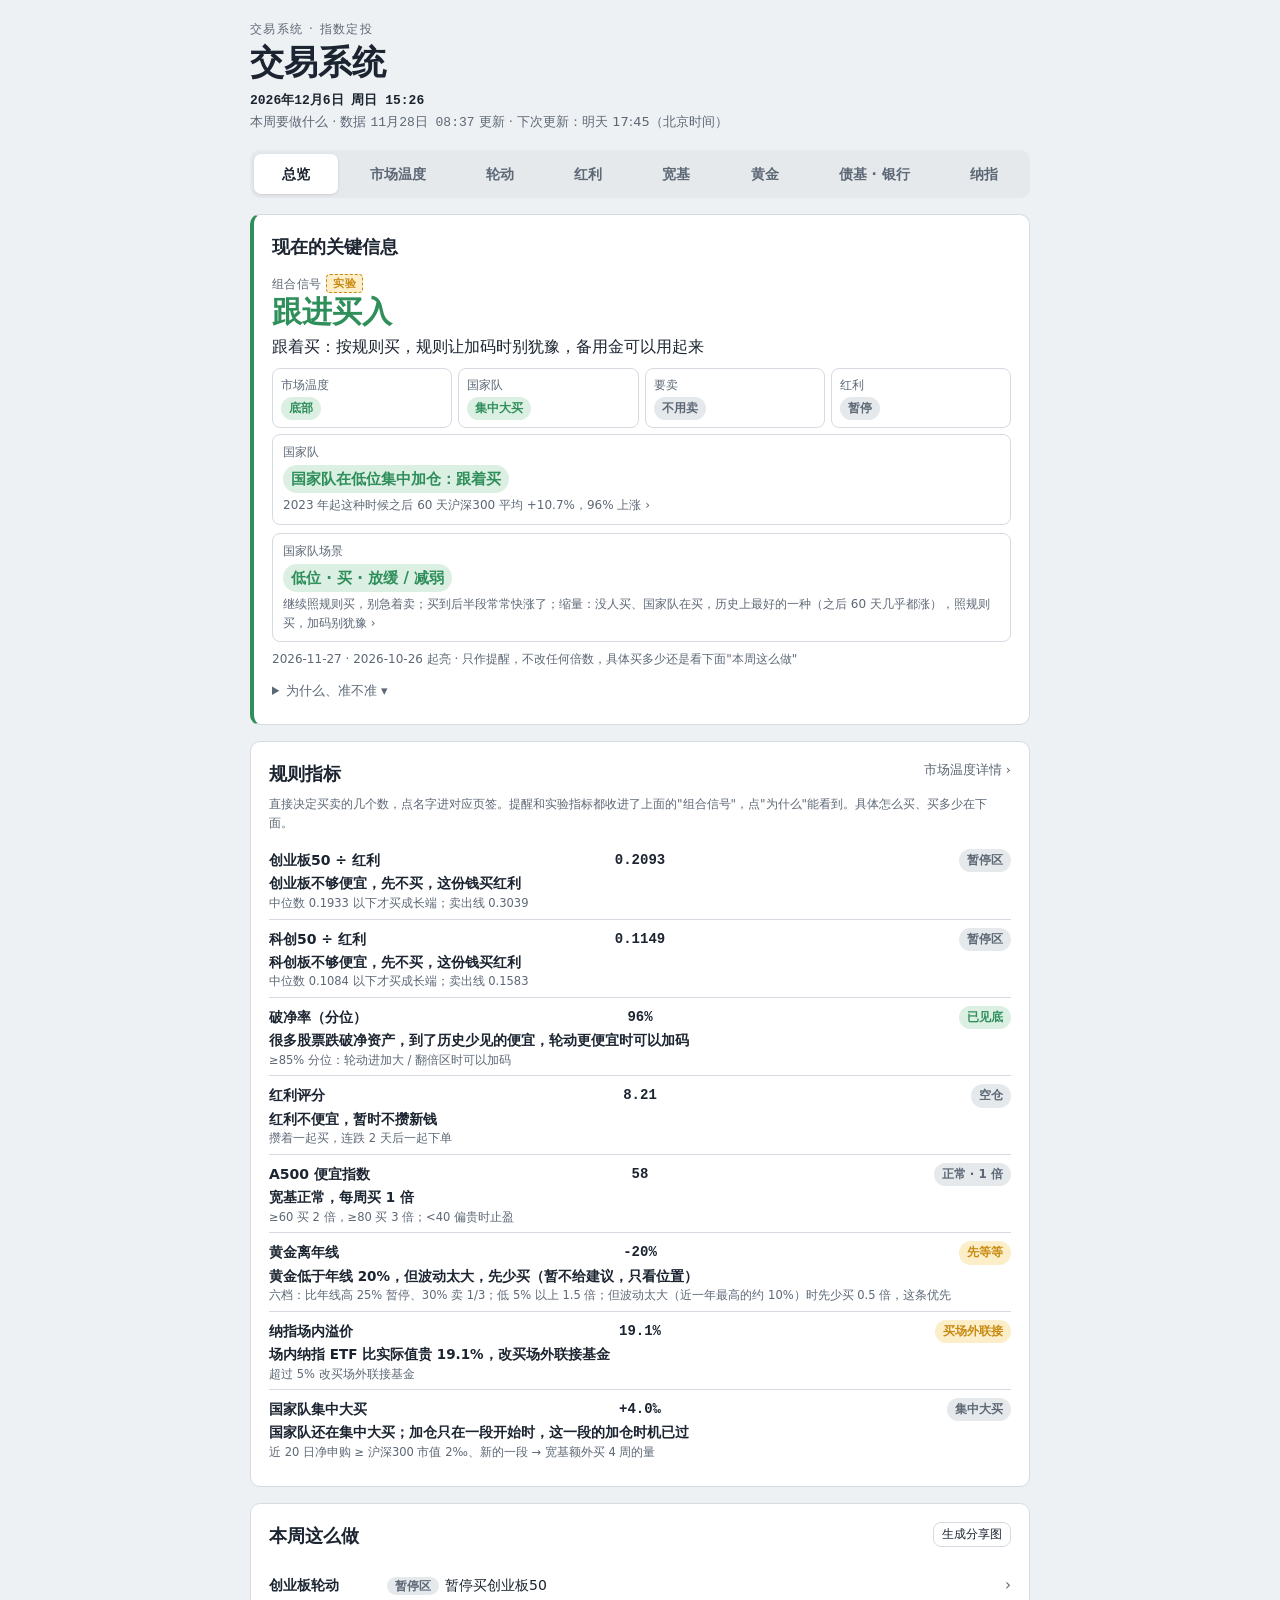
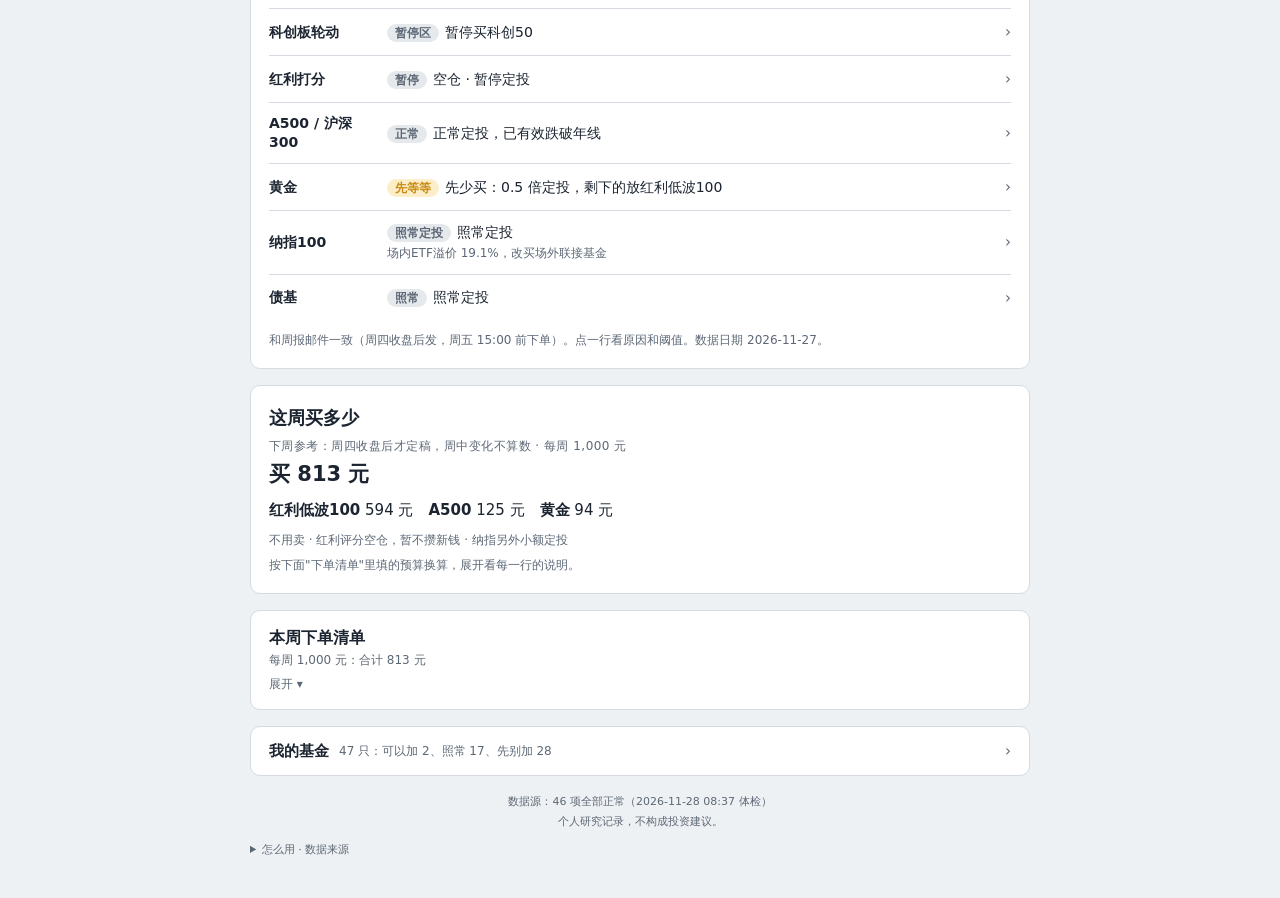
==== index.html @ d752512c "红利综合判断：红利流出 + 国家队低位买大盘 ⚠；红利一直流入 + 国家队一直卖 ⚠（资金躲进红利）；流出普通提醒、注意 5 天 Co-Authored-By: Claude Opus 5.5 <no" ====
<!doctype html>
<html lang="zh-CN">
<head>
<meta charset="utf-8">
<meta name="viewport" content="width=device-width, initial-scale=1, viewport-fit=cover">
<title>交易系统</title>
<link rel="manifest" href="manifest.webmanifest">
<link rel="apple-touch-icon" href="icons/apple-touch-icon.png">
<link rel="icon" type="image/png" href="icons/icon-192.png">
<meta name="theme-color" content="#16294a">
<meta name="apple-mobile-web-app-capable" content="yes">
<meta name="mobile-web-app-capable" content="yes">
<meta name="apple-mobile-web-app-title" content="交易系统">
<meta name="apple-mobile-web-app-status-bar-style" content="default">
<meta name="description" content="几个指数的定投信号，每个交易日自动更新">
<link rel="stylesheet" href="style.css?v=5">
</head>
<body>
<div class="wrap">
<header>
  <div class="eyebrow">交易系统 · 指数定投</div>
  <h1 id="h1">创业板50 ÷ 红利低波100 轮动信号</h1>
  <p id="subRot" hidden>数据每个交易日更新，按周操作（每周五按周四收盘的信号下单）· 更新于 <span class="num" id="updated">—</span></p>
  <p id="subKc" hidden>数据每个交易日更新，按周操作（每周五按周四收盘的信号下单）· 更新于 <span class="num" id="k_updated">—</span></p>
  <p id="subO"><b class="num" id="o_clock" style="color:var(--ink)"></b><br>本周要做什么 · 数据 <span class="num" id="o_data">—</span> 更新 · <span id="o_next"></span></p>
  <p id="subT" hidden>现在在哪个区间、往哪个方向走 · 只作提醒，不改定投规则 · 数据 <span class="num" id="t_date">—</span></p>
  <p id="subH" hidden>沪深300（000300）· 2005 年以来真实行情 · 估值：市盈率与十年国债 · 数据更新于 <span class="num" id="h_updated">—</span></p>
  <p id="subA" hidden>价格：中证A500（000510）· 估值：沪深300 市盈率与十年国债 · 数据更新于 <span class="num" id="a_updated">—</span></p>
  <p id="subN" hidden>纳斯达克100 指数（美元计价）· 回撤、年线与国内 ETF 溢价率 · 数据更新于 <span class="num" id="n_updated">—</span></p>
  <p id="subG" hidden>黄金ETF（518880）· 压舱石：平时照常买，便宜多入一点，涨得极端卖一部分 · 数据更新于 <span class="num" id="g_updated">—</span></p>
  <p id="subB" hidden>都看十年国债 · 债基：中债7-10年政策性金融债指数类 · 银行：中证银行（实验）· 数据更新于 <span class="num" id="b_updated">—</span></p>
  <p id="subDiv" hidden>每天 200 元为 1 倍 · 四维打分 0~20 分决定买多少 · 先攒着，红利低波100 连跌 2 天后一起买 · 数据更新于 <span class="num" id="dUpdated">—</span></p>
</header>

<div class="tabwrap"><nav class="tabs" role="tablist" aria-label="切换策略">
  <button type="button" role="tab" id="tabO" data-view="overview" aria-selected="true">总览</button>
  <button type="button" role="tab" id="tabT" data-view="temp" aria-selected="false">市场温度</button>
  <button type="button" role="tab" id="tabRot" data-view="rotation" aria-selected="false">轮动</button>
  <button type="button" role="tab" id="tabDiv" data-view="dividend" aria-selected="false">红利</button>
  <button type="button" role="tab" id="tabBroad" data-view="broad" aria-selected="false">宽基</button>
  <button type="button" role="tab" id="tabG" data-view="gold" aria-selected="false">黄金</button>
  <button type="button" role="tab" id="tabB" data-view="bond" aria-selected="false">债基 · 银行</button>
  <button type="button" role="tab" id="tabN" data-view="ndx" aria-selected="false">纳指</button>
</nav></div>
<div class="ranges grp" role="group" aria-label="切换" id="grpSw" hidden></div>
<section class="panel topcard" id="topCard" hidden></section>

<div id="viewO">
<section class="panel topcard" id="vdSec" hidden><h2>现在的关键信息</h2>
  <div id="vdBody"><div class="note">加载中</div></div>
</section>
<section class="panel" id="kiSec"><h2>规则指标<a class="hmore" href="#temp">市场温度详情 ›</a></h2>
  <p class="note" style="margin:-6px 0 8px">直接决定买卖的几个数，点名字进对应页签。提醒和实验指标都收进了上面的"组合信号"，点"为什么"能看到。具体怎么买、买多少在下面。</p>
  <div id="kiBody"><div class="note">加载中</div></div>
</section>
<section class="panel"><h2>本周这么做<button type="button" class="bigbtn" onclick="shareImg('week')">生成分享图</button></h2>
  <div class="todo" id="o_rows"><div class="note">加载中</div></div>
  <p class="note" id="o_note"></p>
</section>
<section class="panel" id="todayCard"><div class="note">加载中</div></section>
<details class="panel fold" id="planSec"><summary>本周下单清单<small id="planSum">加载中</small></summary><div class="pbody">
  <div class="budget">每周预算 <input type="number" id="budget" inputmode="numeric" min="0" step="100" aria-label="每周预算（元）"> 元<span class="note" style="margin:0 0 0 6px">只存在这台手机上</span></div>
  <div class="todo" id="planRows"><div class="note">加载中</div></div>
  <p class="note" id="planNote"></p>
</div></details>
<div id="o_temp" hidden></div>
<a class="panel oneline" href="funds.html"><b>我的基金</b><span class="note" id="o_my">每只能不能加，含海外小仓位</span><span class="chev">›</span></a>
</div>

<div id="viewT" hidden>
<section class="panel"><h2>现在在哪个区间</h2><div id="t_temp"><div class="note">加载中</div></div></section>
<section class="panel" id="etfh"><h2>国家队资金</h2><p class="note">加载中</p></section>
<section class="panel" id="t_zone"><h2>区间走势</h2><div id="t_zoneBody"><div class="note">加载中</div></div></section>
<section class="panel" id="t_m"><h2>见底信号灯</h2><div id="t_bot"><div class="note">加载中</div></div></section>
<section class="panel" id="tl"><h2>见顶信号灯</h2><p class="note">加载中</p></section>
<section class="panel" id="t_dir"><h2>方向：底部在不在确认</h2><div id="t_dirBody"><div class="note">加载中</div></div></section>
</div>

<div id="viewRot" hidden>
<section class="panel err" id="loadError" hidden>
  <h2>读取数据失败</h2>
  <p id="errMsg" class="note"></p>
  <button type="button" id="retry" style="margin-top:10px;font:inherit;font-weight:700;padding:8px 16px;border-radius:6px;border:1px solid var(--ink);background:var(--ink);color:var(--panel);cursor:pointer">重新读取</button>
</section>

<section class="panel" id="stale" hidden style="border-color:var(--div);background:var(--div-soft)">
  <b>显示的是 <span class="num" id="staleDate"></span> 的数据，已经 <span class="num" id="staleDays"></span> 天没有更新。</b>
  <p class="note" style="margin-top:4px">可能是节假日休市，也可能是自动更新失败。如果不是假期，请到仓库的 Actions 页查看运行记录。</p>
</section>

<section class="panel z-m" id="readout">
  <div class="readout">
    <div>
      <div class="label">当前信号值 · <span class="num" id="asof">—</span></div>
      <div><span class="big num" id="ratio">—</span><span class="delta num" id="delta"></span></div>
      <span class="action" id="action">加载中</span>
    </div>
    <div class="dist">
      <div class="drow"><div class="top"><span>距买入线 <span class="num" id="loTxt"></span>（每周买<span class="gname">创业板50</span>）</span><b class="num" id="dLo"></b></div><div class="bar"><i id="bLo" style="background:var(--grow)"></i></div></div>
      <div class="drow"><div class="top"><span>距加大买入线 <span class="num" id="hiTxt"></span>（多买）</span><b class="num" id="dHi"></b></div><div class="bar"><i id="bHi" style="background:var(--div)"></i></div></div>
      <div class="drow"><div class="top"><span>距卖出线 <span class="num" id="sTxt"></span>（卖 1/3 <span class="gname">创业板50</span>）</span><b class="num" id="dS"></b></div><div class="bar"><i id="bS" style="background:var(--mark)"></i></div></div>
      <div class="label">进度条按信号值变化计，满格 50%</div>
    </div>
  </div>
  <div class="kv">
    <div><div class="label">较上一交易日</div><div class="v" id="cyb">—</div></div>
    <div><div class="label">较 4 周前</div><div class="v" id="hl">—</div></div>
    <div><div class="label">近1500日分位</div><div class="v" id="p1500">—</div></div>
    <div><div class="label">全样本分位</div><div class="v" id="pall">—</div></div>
  </div>
</section>

<section class="panel">
  <h2>信号区间尺</h2>
  <div class="ruler" id="ruler">
    <div class="pin lo" id="pinLo"><span id="pinLoD"></span><b id="pinLoV"></b></div>
    <div class="pin hi" id="pinHi"><span id="pinHiD"></span><b id="pinHiV"></b></div>
    <div class="pin now" id="pinNow"><span>现在</span><b id="pinNowV"></b></div>
    <div class="track" id="track"></div>
  </div>
  <div class="ticks" id="ticks"></div>
  <p class="note" id="sellNote"></p>
</section>

<section class="panel">
  <h2>信号走势</h2>
  <div class="ranges" role="group" aria-label="时间范围" data-for="chart"><button type="button" data-r="1y">近1年</button><button type="button" data-r="3y">近3年</button><button type="button" data-r="all" aria-pressed="true">全部</button></div>
  <div class="chartwrap"><svg class="chart" id="chart" viewBox="0 0 720 300" role="img" style="touch-action:pan-y" aria-label="信号值历史走势"></svg><div class="tip" hidden></div></div>
  <p class="note hint">手指按住或鼠标移到图上查看每天的数值</p>
  <div class="legend">
    <span><i style="border-color:var(--ink)"></i>信号值</span>
    <span><i style="border-color:var(--mark);border-top-style:dashed"></i>均值 <b class="num" id="lgMean"></b></span>
    <span><i style="border-color:var(--muted);border-top-style:dotted"></i>中位数 <b class="num" id="lgMed"></b></span>
  </div>
  <div class="kv">
    <div><div class="label">P10 / P25</div><div class="v" id="p1025"></div></div>
    <div><div class="label">P75 / P90</div><div class="v" id="p7590"></div></div>
    <div><div class="label">近1500日均值</div><div class="v" id="m1500"></div></div>
    <div><div class="label">样本天数</div><div class="v" id="share"></div></div>
  </div>
</section>

<section class="panel">
  <h2>回测：每周定投</h2>
  <div class="scroll"><table>
    <thead><tr><th>方案</th><th class="r">年化 XIRR</th><th class="r">最大回撤</th><th class="r">累计投入</th><th class="r">期末市值</th></tr></thead>
    <tbody id="bt"></tbody>
  </table></div>
  <p class="note" id="btNote"></p>
  <h2 style="margin-top:18px">阈值调整记录</h2>
  <div class="scroll"><table id="heat"></table></div>
  <p class="note" id="heatCur"></p>
</section>

<section class="panel">
  <h2>近一年信号（52 周）</h2>
  <div class="scroll"><table>
    <thead><tr><th>周首交易日</th><th class="r">信号值</th><th>区间</th><th>回测里的操作</th></tr></thead>
    <tbody id="weeks"></tbody>
  </table></div>
</section>

<section class="panel rules">
  <h2>规则速查</h2>
  <div class="rule"><span class="k" id="r1k">&lt; 0.16</span><span>定投创业板50（159949），现金池一次性回补</span></div>
  <div class="rule"><span class="k" id="r2k">0.16–0.28</span><span>空仓，定投额存入现金池等信号</span></div>
  <div class="rule"><span class="k" id="r3k">≥ 0.28</span><span>定投红利低波100（515100），现金池一次性回补，股息复投</span></div>
  <div id="sellRules"></div>
</section>
</div>

<div id="viewKc" hidden>
<section class="panel err" id="k_loadError" hidden>
  <h2>读取数据失败</h2>
  <p id="k_errMsg" class="note"></p>
  <button type="button" id="k_retry" style="margin-top:10px;font:inherit;font-weight:700;padding:8px 16px;border-radius:6px;border:1px solid var(--ink);background:var(--ink);color:var(--panel);cursor:pointer">重新读取</button>
</section>

<section class="panel" id="k_stale" hidden style="border-color:var(--div);background:var(--div-soft)">
  <b>显示的是 <span class="num" id="k_staleDate"></span> 的数据，已经 <span class="num" id="k_staleDays"></span> 天没有更新。</b>
  <p class="note" style="margin-top:4px">可能是节假日休市，也可能是自动更新失败。如果不是假期，请到仓库的 Actions 页查看运行记录。</p>
</section>

<section class="panel z-m" id="k_readout">
  <div class="readout">
    <div>
      <div class="label">当前信号值 · <span class="num" id="k_asof">—</span></div>
      <div><span class="big num" id="k_ratio">—</span><span class="delta num" id="k_delta"></span></div>
      <span class="action" id="k_action">加载中</span>
    </div>
    <div class="dist">
      <div class="drow"><div class="top"><span>距买入线 <span class="num" id="k_loTxt"></span>（每周买<span class="gname">科创50</span>）</span><b class="num" id="k_dLo"></b></div><div class="bar"><i id="k_bLo" style="background:var(--grow)"></i></div></div>
      <div class="drow"><div class="top"><span>距加大买入线 <span class="num" id="k_hiTxt"></span>（多买）</span><b class="num" id="k_dHi"></b></div><div class="bar"><i id="k_bHi" style="background:var(--div)"></i></div></div>
      <div class="drow"><div class="top"><span>距卖出线 <span class="num" id="k_sTxt"></span>（卖 1/3 <span class="gname">科创50</span>）</span><b class="num" id="k_dS"></b></div><div class="bar"><i id="k_bS" style="background:var(--mark)"></i></div></div>
      <div class="label">进度条按信号值变化计，满格 50%</div>
    </div>
  </div>
  <div class="kv">
    <div><div class="label">较上一交易日</div><div class="v" id="k_cyb">—</div></div>
    <div><div class="label">较 4 周前</div><div class="v" id="k_hl">—</div></div>
    <div><div class="label">近1500日分位</div><div class="v" id="k_p1500">—</div></div>
    <div><div class="label">全样本分位</div><div class="v" id="k_pall">—</div></div>
  </div>
</section>

<section class="panel">
  <h2>信号区间尺</h2>
  <div class="ruler" id="k_ruler">
    <div class="pin lo" id="k_pinLo"><span id="k_pinLoD"></span><b id="k_pinLoV"></b></div>
    <div class="pin hi" id="k_pinHi"><span id="k_pinHiD"></span><b id="k_pinHiV"></b></div>
    <div class="pin now" id="k_pinNow"><span>现在</span><b id="k_pinNowV"></b></div>
    <div class="track" id="k_track"></div>
  </div>
  <div class="ticks" id="k_ticks"></div>
  <p class="note" id="k_sellNote"></p>
</section>

<section class="panel">
  <h2>信号走势</h2>
  <div class="ranges" role="group" aria-label="时间范围" data-for="k_chart"><button type="button" data-r="1y">近1年</button><button type="button" data-r="3y">近3年</button><button type="button" data-r="all" aria-pressed="true">全部</button></div>
  <div class="chartwrap"><svg class="chart" id="k_chart" viewBox="0 0 720 300" role="img" style="touch-action:pan-y" aria-label="信号值历史走势"></svg><div class="tip" hidden></div></div>
  <p class="note hint">手指按住或鼠标移到图上查看每天的数值</p>
  <div class="legend">
    <span><i style="border-color:var(--ink)"></i>信号值</span>
    <span><i style="border-color:var(--mark);border-top-style:dashed"></i>均值 <b class="num" id="k_lgMean"></b></span>
    <span><i style="border-color:var(--muted);border-top-style:dotted"></i>中位数 <b class="num" id="k_lgMed"></b></span>
  </div>
  <div class="kv">
    <div><div class="label">P10 / P25</div><div class="v" id="k_p1025"></div></div>
    <div><div class="label">P75 / P90</div><div class="v" id="k_p7590"></div></div>
    <div><div class="label">近1500日均值</div><div class="v" id="k_m1500"></div></div>
    <div><div class="label">样本天数</div><div class="v" id="k_share"></div></div>
  </div>
</section>

<section class="panel">
  <h2>回测：每周定投</h2>
  <div class="scroll"><table>
    <thead><tr><th>方案</th><th class="r">年化 XIRR</th><th class="r">最大回撤</th><th class="r">累计投入</th><th class="r">期末市值</th></tr></thead>
    <tbody id="k_bt"></tbody>
  </table></div>
  <p class="note" id="k_btNote"></p>
  <h2 style="margin-top:18px">阈值调整记录</h2>
  <div class="scroll"><table id="k_heat"></table></div>
  <p class="note" id="k_heatCur"></p>
</section>

<section class="panel">
  <h2>近一年信号（52 周）</h2>
  <div class="scroll"><table>
    <thead><tr><th>周首交易日</th><th class="r">信号值</th><th>区间</th><th>回测里的操作</th></tr></thead>
    <tbody id="k_weeks"></tbody>
  </table></div>
</section>

<section class="panel rules">
  <h2>规则速查</h2>
  <div class="rule"><span class="k" id="k_r1k"></span><span>定投科创50（588000），现金池一次性回补</span></div>
  <div class="rule"><span class="k" id="k_r2k"></span><span>空仓，定投额存入现金池等信号</span></div>
  <div class="rule"><span class="k" id="k_r3k"></span><span>定投红利低波100（515100），现金池一次性回补，股息复投</span></div>
  <div id="k_sellRules"></div>
</section>
</div>


<div id="viewBroad" hidden>
<section class="panel" style="padding-bottom:12px">
  <div class="ranges" role="group" aria-label="切换指数" id="broadSw" style="margin:0 0 8px"><button type="button" data-b="a500" aria-pressed="true">中证A500</button><button type="button" data-b="hs300">沪深300</button></div>
  <p class="note" style="margin:0">两个指数用同一个便宜指数（都看沪深300 的市盈率和十年国债），结论总是一样，<b>买其中一个就行</b>。A500 覆盖更广；沪深300 有 2005 年以来的真实行情，用来验证规则。</p>
</section>
<div id="viewA" hidden></div>
<div id="viewH" hidden></div>
</div>
<div id="viewG" hidden></div>
<div id="viewB" hidden></div>
<div id="viewN" hidden></div>

<div id="viewDiv" hidden>
<section class="panel err" id="dErr" hidden>
  <h2>读取红利打分数据失败</h2>
  <p id="dErrMsg" class="note"></p>
  <button type="button" class="btn" id="dRetry" style="margin-top:10px">重新读取</button>
</section>

<section class="panel" id="dStale" hidden style="border-color:var(--div);background:var(--div-soft)">
  <b>显示的是 <span class="num" id="dStaleDate"></span> 的评分，已经 <span class="num" id="dStaleDays"></span> 天没有更新。</b>
  <p class="note" style="margin-top:4px">可能是节假日休市，也可能是自动更新失败。</p>
</section>

<section class="panel" id="dScore">
  <div style="text-align:right;margin:-6px 0 8px"><button type="button" class="bigbtn" style="float:none" onclick="shareImg('div')">生成分享图</button></div>
  <div class="kv5">
    <div><div class="label">收盘</div><div class="v" id="dClose">—</div></div>
    <div><div class="label">PE</div><div class="v" id="dPe">—</div></div>
    <div><div class="label">股息率</div><div class="v" id="dDy">—</div></div>
    <div><div class="label">十年国债</div><div class="v" id="dY10">—</div></div>
    <div><div class="label">利差</div><div class="v" id="dSp">—</div></div>
  </div>
  <div class="readout" style="margin-top:16px">
    <div>
      <div class="label">今日评分 · <span class="num" id="dAsof">—</span></div>
      <div><span class="big num" id="dScoreV">—</span><span class="num of">/ 20</span></div>
      <p class="note" id="dGap" style="margin-top:6px;color:var(--mark)"></p>
    </div>
    <div>
      <span class="action tierpill" id="dAction">加载中</span>
      <p class="note" id="dBatch" style="margin:6px 0 0;font-weight:600"></p>
      <p class="note" id="dPct"></p>
      <p class="note" id="dPos" style="display:none;margin-top:4px"></p>
      <p class="note" id="dFlow" style="display:none;margin-top:4px"></p>
    </div>
  </div>
</section>

<section class="panel" id="djPanel" hidden>
  <h2>红利综合判断：便宜灯 + 资金 <span class="exptag">实验</span></h2>
  <p class="concl" id="djNow"></p>
  <div id="djLights" style="display:grid;grid-template-columns:1fr 1fr;gap:4px 12px;font-size:13px;margin-top:8px"></div>
  <p class="note" id="djFlow" style="margin-top:8px"></p>
  <details style="margin-top:6px"><summary>亮几个灯，之后怎么样（回测）</summary>
    <div class="scroll"><table id="djTab"><thead><tr><th>亮几个灯</th><th class="r">一年后</th><th class="r">一年后上涨</th><th class="r">再跌 平均/最坏</th><th class="r">跌超10%</th></tr></thead><tbody></tbody></table></div>
    <p class="note">2018-05 起，红利低波100 全收益；前后两段（2018~2022-07、2022-07 起）都成立。灯多说明便宜、之后少跌，但拿来调倍数赢不了随机，所以<b>只作判断，不改倍数</b>：灯多时放心按规则买、规则让加码时坚定加码；灯少时别额外加钱。资金情况（2023 起样本少）：突发大额流入 + 国家队在买 → ⚠ 及时看；一直大额流入 → 追的人多，别追；资金流出 + 位置便宜 → 没人要，照评分慢慢买；国家队在卖 + 资金流出 → 偏弱；大额流出（单日 ≤ 规模 −0.8%）普通提醒、注意几天：国家队在卖 → 偏弱，别额外加钱；国家队没动 → 没人要，照评分慢慢买（2023 起一笔比一笔大的流出 6 次 5 次之后 60 天涨）。<b>红利大额流出 + 国家队在低位 / 中间大额买沪深300 → ⚠ 着重提醒</b>：资金在从红利换到大盘（2024-02、2025-05 之后 60 天沪深300 +5%）；国家队在高位护盘时不算（2026-08 之后沪深300 −13%）。<b>反过来，红利一直流入 + 国家队一直在卖沪深300 → ⚠ 着重提醒</b>：资金从大盘躲进红利（2026-04~06 就是这样），之后 60 天沪深300 −4.6%、只有 13% 上涨，红利 −1.3%：宽基别额外加钱，红利也别追。跌透转头（近 20 天评分到过 14 + 位置便宜 + 站上 20 日线 + 比低点高 3%）2018 起 5 次，之后 120 天都涨。只在 ⚠ 和"偏弱"时发邮件。</p>
  </details>
</section>

<section class="panel" id="dfPanel" hidden>
  <h2>红利 ETF 资金：有没有人在买 <span class="exptag">实验</span></h2>
  <p class="concl" id="dfNow"></p>
  <div class="ranges" role="group" aria-label="按周还是按天" data-for="dfG"><button type="button" data-g="w" aria-pressed="true">每周</button><button type="button" data-g="d">每天</button></div>
  <div class="ranges" role="group" aria-label="时间范围" data-for="dfChart"><button type="button" data-r="60">3个月</button><button type="button" data-r="250">近1年</button><button type="button" data-r="0" aria-pressed="true">全部</button><button type="button" class="bigbtn" data-big="dfChart" data-title="红利 ETF 每周净流入与红利低波100">⤢ 横屏看大图</button></div>
  <div class="chartwrap"><svg class="chart" id="dfChart" viewBox="0 0 720 260" role="img" style="touch-action:pan-y" aria-label="红利ETF每周净流入和红利低波100"></svg><div class="tip" hidden></div></div>
  <div class="legend"><span><i style="border-color:var(--grow)"></i><b id="dfLg" style="font-weight:400">每周净流入（亿元，左轴）</b></span><span><i style="border-color:var(--mark)"></i>净流出</span><span><i style="border-color:var(--div)"></i>红利低波100（右轴）</span></div>
  <p class="note">A 股红利类 ETF（名字带"红利"，不含港股、海外）每天份额变化 × 当天净值，按周加总。<b>只作参考，不改买卖</b>：2023 年起看是越跌越买、越涨越卖（2026-06 红利见底、科创见顶时一个月净流入约 140 亿，7~8 月反弹时流出），所以流入不是买点，只说明"跌的时候有人在接"。<span id="dfCover"></span></p>
</section>

<section class="panel">
  <h2>近半个月每天怎么买</h2>
  <div class="scroll"><table id="dRecent"><thead><tr><th>日期</th><th class="r">评分</th><th>当天</th><th class="r">指数涨跌</th></tr></thead><tbody></tbody></table></div>
  <p class="note">指数是红利低波100。每天收盘后按评分记下该买多少（每天 200 元为 1 倍），<b>先攒着；红利低波100 连续跌 2 天后，第二天把攒着的一起买</b>（回测年化 <span id="dBtS">—</span>，每天买是 <span id="dBtD">—</span>，下单次数少到约四分之一）。换档要连续 2 天落在新档位才算。到减仓线不用等连跌，下一个交易日就卖；每条线一段行情只卖一次，评分回到 12 以上重新计。评分涨、指数跌，说明越跌越便宜；评分跌、指数涨，说明涨贵了。</p>
</section>

<section class="panel">
  <h2>评分区间尺</h2>
  <div class="ruler sruler" id="sRuler">
    <div class="pin now" id="sNow"><span>现在</span><b id="sNowV"></b></div>
    <div class="pin hi" id="sHi"><span id="sHiD"></span><b id="sHiV"></b></div>
    <div class="pin lo" id="sLo"><span id="sLoD"></span><b id="sLoV"></b></div>
    <div class="track">
      <div class="seg l" style="width:30%">减仓<br>≤6</div>
      <div class="seg m" style="width:10%">空仓</div>
      <div class="seg y1" style="width:10%">少买</div>
      <div class="seg y2" style="width:10%">正常</div>
      <div class="seg y3" style="width:10%">多买</div>
      <div class="seg r" style="width:30%">加码<br>≥14</div>
    </div>
  </div>
  <div class="ticks"><span style="left:0;transform:none">0</span><span style="left:30%">6</span><span style="left:50%">10</span><span style="left:70%">14</span><span style="left:100%;transform:translateX(-100%)">20</span></div>
  <p class="note">评分越高越便宜、买得越多。高点和低点是评分本身的历史极值，不是指数价格的高低点。</p>
</section>

<section class="panel">
  <h2>评分走势</h2>
  <div class="ranges" role="group" aria-label="时间范围" data-for="sChart"><button type="button" data-r="1y">近1年</button><button type="button" data-r="3y">近3年</button><button type="button" data-r="all" aria-pressed="true">全部</button></div>
  <div class="chartwrap"><svg class="chart" id="sChart" viewBox="0 0 720 260" role="img" style="touch-action:pan-y" aria-label="评分与红利低波100走势"></svg><div class="tip" hidden></div></div>
  <p class="note hint">手指按住或鼠标移到图上查看每天的数值</p>
  <div class="legend">
    <span><i style="border-color:var(--ink)"></i>评分（左轴）</span>
    <span><i style="border-color:var(--mark)"></i>红利低波100（右轴）</span>
    <span><i style="border-color:var(--mark-soft);border-top-width:8px"></i>≥12 多买 / 加码</span>
    <span><i style="border-color:var(--grow-soft);border-top-width:8px"></i>≤6 减仓</span>
  </div>
  <p class="concl" id="dChartConcl"></p>
</section>

<section class="panel">
  <h2>四维体检</h2>
  <p class="note" style="margin:-6px 0 12px">每项 0~100，分越高越便宜。条越长越便宜。</p>
  <div class="dims" id="dims"></div>
</section>

<section class="panel" id="posPanel" hidden>
  <h2>红利位置：便宜还是贵 <span class="exptag">实验</span></h2>
  <p class="concl" id="posNow"></p>
  <div class="ranges" role="group" aria-label="看哪个" data-for="pChart"><button type="button" data-m="pos" aria-pressed="true">红利位置</button><button type="button" data-m="dy">股息率</button><button type="button" data-m="sp">股债利差</button></div>
  <div class="chartwrap"><svg class="chart" id="pChart" viewBox="0 0 720 260" role="img" style="touch-action:pan-y" aria-label="红利位置、股息率、利差和全收益指数"></svg><div class="tip" hidden></div></div>
  <div class="legend" id="pLegend"></div>
  <div class="scroll"><table id="posTab"><thead><tr><th>位置</th><th class="r">半年后</th><th class="r">一年后</th><th class="r">涨的概率</th><th class="r">再跌</th></tr></thead><tbody></tbody></table></div>
  <p class="note">红利位置 = 股息率、股债利差（股息率 − 十年国债）各自在近 5 年里高于多少比例的日子，取平均；越高越便宜。表格是 2012 年底以来每一档之后红利低波100 全收益指数的平均表现（涨的概率 = 一年后上涨的比例；再跌 = 一年内平均最多再跌多少），随数据自动更新。<b>只作参考，不改买卖：评分说不买（空仓）时照样不买</b>；它只回答「规则让买的时候，该坚定还是该收着」。两者看的东西不同：评分一半看技术面（最近涨多了没有），位置只看股息和利差，所以有时会不一致（2018 年以来约 14% 的周是评分空仓、位置偏便宜）。历史数据里段数不多、相邻日子高度重叠，表格只看大致方向。</p>
</section>


<details class="panel fold"><summary>规则：每天记多少、什么时候买卖</summary><div class="pbody">
  <h3 class="h3">规则速查</h3>
  <div class="rule"><span class="k">每天记钱</span><span>按前一天收盘的评分记下该买多少（下表），换档要连续 2 天才算</span></div>
  <div class="rule"><span class="k">一起买</span><span>红利低波100 连跌 2 天，下一个交易日把攒的钱一起买掉；账上是 0 就不买</span></div>
  <div class="rule"><span class="k">≤ 6/4/2</span><span>下一个交易日分别卖 25% / 33% / 50%，每条线一段行情只卖一次；回到 12 分以上买回</span></div>
  <h3 class="h3">八档金额表</h3>
  <div class="scroll"><table id="tierTbl">
    <thead><tr><th>评分</th><th class="r">倍数</th><th class="r">每天金额</th><th>含义</th></tr></thead>
    <tbody></tbody>
  </table></div>
  <p class="note">每天 200 元为 1 倍。记下的钱先攒着，红利低波100 连跌 2 天后下一个交易日一起买。评分跌破 6 / 4 / 2 时，下一个交易日分批卖出 25% / 33% / 50%（每条线一段行情只卖一次），卖出的钱等评分回到 12 分以上再买回。</p>
</div></details>

<details class="panel fold"><summary>回测和性格对比</summary><div class="pbody">
  <h3 class="h3">回测：每天 200 元</h3>
  <div class="scroll"><table>
    <thead><tr><th>方案</th><th class="r">年化 XIRR</th><th class="r">净值回撤</th><th class="r">Calmar</th><th class="r">期末现金</th></tr></thead>
    <tbody id="dBt"></tbody>
  </table></div>
  <p class="note" id="dBtNote"></p>
  <h3 class="h3">性格对比</h3>
  <div class="pers" id="pers"></div>
  <p class="note" id="persNote"></p>
</div></details>
</div>

<footer>
  <span id="health">数据源状态读取中</span><br>
  个人研究记录，不构成投资建议。
  <details style="text-align:left;margin-top:8px"><summary style="cursor:pointer">怎么用 · 数据来源</summary>
  <p style="margin:8px 0">怎么用：轮动（创业板、科创板）、宽基（A500 / 沪深300 二选一）、黄金每周买一次，周报在周四收盘后发，周五 15:00 前按周报下单；卖出信号出现当天会发邮件。红利打分每天按评分记账、先攒着，红利低波100 连跌 2 天后一起买。纳指100 不占比例，单独小额定投（场外联接）。各板块没买完的钱都放红利低波100。QDII 小仓位在“我的基金”页，只作提醒。市场温度、托底资金只作提醒；标“实验”的指标还在观察，不改规则。</p>
  <p style="margin:0 0 8px">数据来源：东方财富、中证指数官网、国证指数官网、腾讯、新浪、纳斯达克官网等，每项数据有多个备用接口，自动选择可用的。回测用价格指数加回股息率假设，未计跟踪误差与管理费。</p>
  </details>
</footer>
</div>

<script src="charts.js?v=6"></script>
<script>
(function(){
const $=id=>document.getElementById(id);
const f4=x=>x.toFixed(4);
const pc=(x,d=1)=>(x*100).toFixed(d)+"%";


function Rot(p,file,cfg){
const q=id=>document.getElementById(p+id);
const G_=cfg.g;
const ZCLS={dbl:"l",day:"l",wk:"l",pause:"m",armed:"h",sell:"s"};
const ZNM={dbl:"翻倍买入",day:"加大买入",wk:"每周买入",pause:"暂停"};
const chart=LineChart(q("chart"),{W:720,H:300});
function load(){
  q("loadError").hidden=true;
  fetch(file+"?t="+Date.now(),{cache:"no-store"})
    .then(r=>{if(!r.ok)throw new Error(r.status===404?"NOFILE":"HTTP "+r.status);return r.json()})
    .then(d=>{if(!d||!d.latest)throw new Error("数据格式不对");render(d)})
    .catch(e=>{
      q("loadError").hidden=false;
      let msg;
      if(location.protocol==="file:")msg="直接双击打开本地文件时，浏览器不允许读取数据文件。请部署到 GitHub Pages 后访问，或在项目目录运行 python -m http.server 后打开 http://localhost:8000。";
      else if(e.message==="NOFILE")msg="还没有生成数据文件。请到仓库的 Actions 页面手动运行一次“更新比值数据”，完成后刷新本页。";
      else msg="网络不稳定或数据文件损坏，请稍后点“重新读取”。（"+e.message+"）";
      q("errMsg").textContent=msg;
      if(q("ratio").textContent==="—")q("action").textContent="暂无数据";
    });
}
q("retry").addEventListener("click",load);
return {load};

function render(d){
  const P=d.params,S=d.stats,L=d.latest,T=P.th,PL=d.plan;
  q("updated").textContent=d.updated;
  const now=new Date(Date.now()+8*3600e3), last=new Date(L.date+"T00:00:00Z");
  const days=Math.floor((Date.UTC(now.getUTCFullYear(),now.getUTCMonth(),now.getUTCDate())-last)/864e5);
  if(days>4){q("stale").hidden=false;q("staleDate").textContent=L.date;q("staleDays").textContent=days;}
  q("asof").textContent=L.date;
  q("ratio").textContent=f4(L.ratio);
  const dd=L.ratio/L.prev_ratio-1;
  q("delta").textContent=(dd>=0?"▲ ":"▼ ")+pc(Math.abs(dd),2);
  q("delta").style.color=dd>=0?"var(--grow)":"var(--mark)";
  q("readout").className="panel z-"+(ZCLS[PL.zone]||"m");
  q("action").textContent=PL.zone_name+" · "+PL.actions[0];
  const bar=(id,x)=>q(id).style.width=Math.max(4,100-Math.min(100,Math.max(0,x)/.5*100))+"%";
  const dm=T.mid/L.ratio-1,dy=T.day/L.ratio-1,ds=T.s1/L.ratio-1;
  q("loTxt").textContent=T.mid;q("hiTxt").textContent=T.day;q("sTxt").textContent=T.s1;
  q("dLo").textContent=dm>=0?"已进入":"还需跌 "+pc(-dm);bar("bLo",-dm);
  q("dHi").textContent=dy>=0?"已进入":"还需跌 "+pc(-dy);bar("bHi",-dy);
  q("dS").textContent=ds<=0?"已进入":"还需涨 "+pc(ds);bar("bS",ds);
  {const sg=x=>(x>=0?"+":"")+(x*100).toFixed(2)+"%",w=d.weekly,r4=w.length>4?w[w.length-5][1]:null;
    q("cyb").textContent=sg(L.ratio/L.prev_ratio-1);q("hl").textContent=r4?sg(L.ratio/r4-1):"—";}
  q("p1500").textContent=pc(S.pctile_1500);q("pall").textContent=pc(S.pctile_all);
  const more=PL.actions.slice(1).concat(PL.warn);
  more.push(`见底确认：破净率${PL.hot?"已到":"未到"}近 10 年 85% 分位（${PL.hot?"可以加码和转仓":"先不加码"}）；${G_} ${PL.g_close.toFixed(0)}，年线 ${PL.g_ma250.toFixed(0)}（${PL.g_close>=PL.g_ma250?"在年线上方":"在年线下方"}）`);
  q("sellNote").innerHTML=(more.length?"<b>"+more.join("；")+"。</b><br>":"")+
    `阈值按过去 ${P.th_years} 年信号值的分位计算，${P.th_date} 起生效，每年 1 月、7 月各调整一次。进入买入区间要连续 3 个交易日在线下。卖出线之间的红色短线依次为第 1、2、3 档。`;

  // 区间尺
  const MIN=cfg.min,MAX=Math.max(cfg.max,Math.ceil((Math.max(S.max,T.s3)+0.02)/cfg.tick)*cfg.tick);
  const at=v=>Math.min(100,Math.max(0,(v-MIN)/(MAX-MIN)*100));
  q("track").innerHTML=
    `<div class="seg l" style="width:${at(T.day)}%">加大/翻倍<br>&lt;${T.day}</div>`+
    `<div class="seg l" style="width:${at(T.mid)-at(T.day)}%;opacity:.75">每周买<br>&lt;${T.mid}</div>`+
    `<div class="seg m" style="width:${at(T.s1)-at(T.mid)}%">暂停<br>买红利</div>`+
    `<div class="seg h" style="width:${100-at(T.s1)}%">卖出区<br>≥${T.s1}</div>`+
    [T.dbl,T.s1,T.s2,T.s3].map(v=>`<i class="sellmark" style="left:${at(v)}%"></i>`).join("");
  ["pinLo","pinHi","pinNow"].forEach(id=>{const v=id==="pinLo"?S.min:id==="pinHi"?S.max:L.ratio,p=at(v),el=q(id);
    el.style.transform=p<12?"translateX(-12px)":p>88?"translateX(calc(-100% + 12px))":"translateX(-50%)";
    el.style.alignItems=p<12?"flex-start":p>88?"flex-end":"center"});
  q("pinLo").style.left=at(S.min)+"%";q("pinLoV").textContent=f4(S.min);q("pinLoD").textContent="低谷 "+S.min_date;
  q("pinHi").style.left=at(S.max)+"%";q("pinHiV").textContent=f4(S.max);q("pinHiD").textContent="峰值 "+S.max_date;
  q("pinNow").style.left=at(L.ratio)+"%";q("pinNowV").textContent=f4(L.ratio);
  let t="";for(let v=MIN;v<=MAX+1e-9;v+=cfg.tick)t+=`<span style="left:${at(v)}%">${v.toFixed(2)}</span>`;
  q("ticks").innerHTML=t;

  // 走势图（阈值线为当前这半年的）
  chart.set(d.series,{
    bands:[{to:T.mid,fill:"var(--grow-soft)"},{from:T.s1,fill:"var(--div-soft)"}],
    lines:[{v:S.median,c:"var(--muted)",dash:"2 3"},{v:T.dbl,c:"var(--grow)",dash:"3 3",w:1,label:"翻倍 "+T.dbl},
      {v:T.s1,c:"var(--mark)",dash:"3 3",w:1,label:"卖 "+T.s1}],
    tip:(dt,v)=>{const z=v<T.dbl?"翻倍买入线下":v<T.day?"加大买入线下":v<T.mid?"每周买入":v>=T.s1?"卖出区":"暂停区";
      return `${dt}<br><b>${v.toFixed(4)}</b> ${z}（按当前阈值）`}});
  q("lgMean").textContent=f4(S.mean);q("lgMed").textContent=f4(S.median);
  q("p1025").textContent=S.p10.toFixed(3)+" / "+S.p25.toFixed(3);
  q("p7590").textContent=S.p75.toFixed(3)+" / "+S.p90.toFixed(3);
  q("m1500").textContent=f4(S.mean_1500);
  q("share").textContent=S.days.toLocaleString()+" 天";

  // 回测
  const O=P.old,names={plan:"平衡版（现行：见底加码、跌破年线暂停）",sell:`旧版：固定线 ${O.lo} / ${O.hi} 轮动 + 分档卖出`,cyb:`只定投${G_}`,hl:"只定投红利低波100"};
  q("bt").innerHTML=["plan","sell","cyb","hl"].filter(k=>d.backtest[k]).map(k=>{const b=d.backtest[k];
    return `<tr class="${k==="plan"?"hl":""}"><td>${names[k]}</td><td class="r num">${b.xirr==null?"—":pc(b.xirr)}</td><td class="r num">${pc(b.mdd)}</td><td class="r num">${b.invested.toLocaleString()}</td><td class="r num">${b.final.toLocaleString()}</td></tr>`}).join("");
  const B=d.backtest.plan;
  q("btNote").textContent=`${S.start} 至 ${L.date}，每周投 ${P.weekly} 元，用前一交易日收盘的信号、当天收盘价成交。平衡版：阈值每半年按历史分位调整，闲钱和卖出的钱放红利低波100（按全收益指数计分红）；见底时另外加码（所以总投入更多，共 ${B.invested.toLocaleString()} 元），共卖出 ${B.sells} 次，期末${G_}占 ${pc(B.g_share,0)}。旧版的固定线是看过历史后定的，回测会偏乐观。`;

  // 阈值调整记录
  q("heat").innerHTML=`<tr><th>生效日</th><th class="r">翻倍</th><th class="r">加大</th><th class="r">每周买</th><th class="r">卖1</th><th class="r">卖2</th><th class="r">卖3</th></tr>`+
    d.th_hist.slice().reverse().map(([dt,t])=>`<tr><td class="num">${dt}</td>${["dbl","day","mid","s1","s2","s3"].map(k=>`<td class="r num">${t[k]}</td>`).join("")}</tr>`).join("");
  q("heatCur").textContent=`分位：翻倍 ${P.pct.dbl}%、加大 ${P.pct.day}%、每周买 ${P.pct.mid}%（中位数）、卖出 ${P.pct.s1}% / ${P.pct.s2}% / ${P.pct.s3}%。用调整日之前最多 10 年的数据，不含未来数据。`;

  // 近一年（回测里每周的操作）
  q("weeks").innerHTML=d.weekly.slice(-52).reverse().map(([dt,r,z,a])=>{const s=/卖/.test(a);
    return `<tr><td class="num">${dt}</td><td class="r num">${f4(r)}</td><td><span class="chip ${s?"s":ZCLS[z]}">${s?"卖出":ZNM[z]}</span></td><td>${a}</td></tr>`}).join("");

  q("r1k").closest("section").innerHTML=`<h2>规则速查（平衡版）</h2>`+[
    [`< ${T.dbl}`,`翻倍买入：每周定投款买${G_}；见底时另外加码 4000 元，并把红利分 3 批转回${G_}（每再跌 5% 一批，4 周没有更低就全部转入）`],
    [`< ${T.day}`,`加大买入：每周定投款买${G_}；见底时另外加码 2000 元`],
    [`< ${T.mid}`,`每周买入：每周定投款买${G_}（连续 3 个交易日在线下才算进入）`],
    [`${T.mid}–${T.s1}`,`暂停：定投款买红利低波100`],
    ["见底确认",`全A破净率在近 10 年 85% 分位以上才算见底：才加码、才转仓（现在${PL.hot?"已见底":"未见底"}）`],
    ["跌破年线",`${G_}在 250 日均线下方、又还没见底时，暂停买${G_}，定投款先买红利`],
    [`≥ ${T.s1} / ${T.s2} / ${T.s3}`,`过线后，等信号值跌破 20 日均线（现在 ${PL.ma20}）再卖：1/3、剩下的一半、全部，转红利`],
    ["止盈",`${G_}持仓盈利 ≥50% 卖 1/3，≥100% 再卖一半（信号值在中位数以上时）`],
    ["红利打分",`信号值在中位数以上、红利打分 ≥14 时，卖 1/4 ${G_}转红利（现在 ${PL.score??"—"} 分）`],
    ["重新计数",`以上卖出每段行情各一次，信号值回到中位数以下后重新计数`]]
    .map(([k,v])=>`<div class="rule"><span class="k">${k}</span><span>${v}</span></div>`).join("");
}

}
const rotView=Rot("","data/ratio.json",{g:"创业板50",min:.10,max:.50,tick:.10,cmin:.10,cmax:.45,grid:.05});
const kcView=Rot("k_","data/kc.json",{g:"科创50",min:.05,max:.25,tick:.05,cmin:.05,cmax:.22,grid:.02});

// ---------------- 中证A500 / 纳指100
// 债基结论：[状态, 操作, 顶部标签样式, 小标签样式]，按比近一年均值的基点数
const bondZone=dv=>dv>=15?["便宜","可以多加","vz-good","g2"]:dv<=-15?["偏贵","照常定投，不加仓","vz-warn","r1"]:["正常","照常定投","vz-mid","c0"];
function Val(view,file,kind){
  const root=$(view),P=kind==="a500"?"a_":kind==="hs300"?"h_":kind==="gold"?"g_":kind==="bond"?"b_":"n_",isV=kind==="a500"||kind==="hs300",isG=kind==="gold",isB=kind==="bond";
  const sec=(t,body,cls="",id="")=>`<section class="panel ${cls}"${id?` id="${id}"`:""}>${t?`<h2>${t}</h2>`:""}${body}</section>`;
  const chartBox=(id,h)=>`<div class="ranges" role="group" aria-label="时间范围" data-for="${id}"><button type="button" data-r="1y">近1年</button><button type="button" data-r="3y">近3年</button><button type="button" data-r="all" aria-pressed="true">全部</button></div>
    <div class="chartwrap"><svg class="chart" id="${id}" viewBox="0 0 720 ${h}" role="img" style="touch-action:pan-y"></svg><div class="tip" hidden></div></div>
    <p class="note hint">手指按住或鼠标移到图上查看每天的数值</p>`;
  root.innerHTML=
    `<section class="panel err" id="${P}err" hidden><h2>读取数据失败</h2><p class="note" id="${P}errMsg"></p><button type="button" class="btn" id="${P}retry" style="margin-top:10px">重新读取</button></section>
     <section class="panel" id="${P}stale" hidden style="border-color:var(--div);background:var(--div-soft)"><b id="${P}staleTxt"></b><p class="note" style="margin-top:4px">可能是节假日休市，也可能是自动更新失败。</p></section>
     <section class="panel"><div class="readout"><div>
        <div class="label" id="${P}lab">加载中</div>
        <div><span class="big num" id="${P}big">—</span><span class="num of" id="${P}of"></span></div>
        <span class="action" id="${P}act">加载中</span></div>
        <div><p class="note" id="${P}why" style="margin:0"></p></div></div>
      <div class="kv" id="${P}kv"></div><div id="${P}alert"></div></section>`+
    sec("指标体检",`<p class="note" style="margin:-6px 0 12px" id="${P}dimNote"></p><div class="dims" id="${P}dims"></div>`)+
    (kind==="ndx"?sec(`纳指100 与嘉实美国成长<button type="button" class="bigbtn" id="n_pxbig">⤢ 横屏看大图</button>`,`<div class="ranges" role="group" aria-label="时间范围" data-for="n_px"><button type="button" data-r="1y">近1年</button><button type="button" data-r="3y" aria-pressed="true">近3年</button><button type="button" data-r="10y">近10年</button><button type="button" data-r="all">全部</button></div>
      <div class="chartwrap"><svg class="chart" id="n_px" viewBox="0 0 720 280" role="img" style="touch-action:pan-y"></svg><div class="tip" hidden></div></div>
      <p class="note" style="margin:4px 0 0"><span style="color:var(--mark);font-weight:700">——</span> 纳指100　<span style="color:#2f6fb0;font-weight:700">——</span> 嘉实美国成长（复权净值）　虚线是各自的年线（250 日均线）。<br>两条线都从所选时间段的第一天记为 100，看谁涨得多；按住图看实际点位和净值。</p>
      <p class="concl" id="n_pxc"></p>`):"")+

    sec(isV?"便宜指数走势":isB?"十年国债收益率（%）":"离最高点的回撤",chartBox(P+"c1",260)+`<p class="note" id="${P}c1n"></p>`)+
    sec(isB?"债券便宜指数走势":"偏离年线（MA250）",chartBox(P+"c2",220)+`<p class="note">${isB?"越高越便宜。绿色区域（≥75，利率比近一年均值高 15bp 以上）便宜，可以多加；红色区域（<25，低 15bp 以上）偏贵，照常定投、不加仓。":"0 线以下表示收盘价低于年线。连续 2 天收在年线下方才算“有效跌破”。"}</p>`)+
    sec("历史检验：在这个位置买入，之后一年怎样",`<div class="scroll"><table><thead><tr><th>当时所处位置</th><th class="r">样本天数</th><th class="r">一年后平均</th><th class="r">上涨概率</th><th class="r">最差</th></tr></thead><tbody id="${P}fwd"></tbody></table></div><p class="note" id="${P}fwdNote"></p>`)+
    sec("回测：每周 1000 元",`<div class="scroll"><table><thead><tr><th>方案</th><th class="r">年化 XIRR</th><th class="r">最大回撤</th><th class="r">期末市值</th><th class="r">未投现金</th></tr></thead><tbody id="${P}bt"></tbody></table></div><p class="note" id="${P}btNote"></p>`)+
    (isB?"":sec("近几次有效跌破年线",`<div class="scroll"><table><thead><tr><th>跌破</th><th>站回</th><th class="r">持续交易日</th></tr></thead><tbody id="${P}ma"></tbody></table></div>`))+
    sec("规则速查",`<div id="${P}rules"></div>`,"rules");
  const q=id=>document.getElementById(P+id);
  const c1=LineChart(q("c1"),isV
      ?{W:720,H:260,fixedY:[0,100],ticks:[0,20,40,60,80,100],bands:[{from:60,fill:"var(--grow-soft)"},{to:20,fill:"var(--mark-soft)"}]}
      :isB?{W:720,H:260}
      :isG?{W:720,H:260,fixedY:[-40,0],ticks:[-40,-30,-20,-10,0],bands:[{to:-15,fill:"var(--grow-soft)"}]}
      :{W:720,H:260,fixedY:[-40,0],ticks:[-40,-30,-20,-10,0],bands:[{to:-20,fill:"var(--grow-soft)"}],lines:[{v:-10,c:"var(--grow)",dash:"3 3",w:1},{v:-30,c:"var(--grow)",dash:"3 3",w:1}]});
  const c2=LineChart(q("c2"),isB?{W:720,H:220,fixedY:[0,100],ticks:[0,25,50,75,100],bands:[{from:75,fill:"var(--grow-soft)"},{to:25,fill:"var(--mark-soft)"}]}:{W:720,H:220,lines:[{v:0,c:"var(--mark)",w:1.4}].concat(isG?[{v:25,c:"var(--mark)",dash:"3 3",w:1,label:"过热 +25%"}]:[])});
  function load(){
    q("err").hidden=true;
    fetch(file+"?t="+Date.now(),{cache:"no-store"})
      .then(r=>{if(!r.ok)throw new Error(r.status===404?"NOFILE":"HTTP "+r.status);return r.json()})
      .then(d=>{if(!d||!d.latest)throw new Error("数据格式不对");render(d)})
      .catch(e=>{q("err").hidden=false;q("errMsg").textContent=e.message==="NOFILE"?"还没有生成数据。请到仓库的 Actions 页面手动运行一次“更新比值数据”。":"网络不稳定或数据文件损坏，请稍后点“重新读取”。（"+e.message+"）"});
  }
  q("retry").addEventListener("click",load);
  const sign=x=>(x>0?"+":"")+pc(x);
  function render(d){
    const L=d.latest;q("updated")&&(q("updated").textContent=d.updated);
    const now=new Date(Date.now()+8*3600e3),days=Math.floor((Date.UTC(now.getUTCFullYear(),now.getUTCMonth(),now.getUTCDate())-new Date(L.date+"T00:00:00Z"))/864e5);
    if(days>4){q("stale").hidden=false;q("staleTxt").textContent=`显示的是 ${L.date} 的数据，已经 ${days} 天没有更新。`}
    const chg=L.close/L.prev_close-1;
    const maTxt=L.below?`有效跌破年线（偏离 ${sign(L.dev)}）`:`年线上方（偏离 ${sign(L.dev)}）`;
    if(isV){
      q("lab").textContent="便宜指数 · "+L.date;q("big").textContent=L.cheap.toFixed(1);q("of").textContent="/ 100";
      const cls=L.cheap>=80?"vz-good":L.cheap>=60?"vz-ok":L.cheap>=40?"vz-mid":L.cheap>=20?"vz-warn":"vz-bad";
      q("act").className="action "+cls;q("act").textContent=L.zone+" · "+L.action;
      q("why").textContent=`便宜指数 = 市盈率便宜程度和股债利差便宜程度各占一半，越高越便宜。现在沪深300 市盈率 ${L.pe300.toFixed(2)} 倍，比历史 ${pc(L.pe_pct,0)} 的时间都贵；股债利差 ${L.erp.toFixed(2)}%，高于历史 ${pc(L.erp_pct,0)} 的时间。`;
      q("kv").innerHTML=[[d.name,L.close.toFixed(2)+` <small style="color:${chg>=0?"var(--mark)":"var(--grow)"}">${sign(chg)}</small>`],["年线 MA250",L.ma250.toFixed(0)],
        ["沪深300 市盈率",L.pe300.toFixed(2)],["十年国债",L.y10.toFixed(2)+"%"]].map(([a,b])=>`<div><div class="label">${a}</div><div class="v">${b}</div></div>`).join("");
      q("dimNote").textContent="每项 0~100，越高越便宜。";
      const lv=v=>v>=80?["很便宜","g2"]:v>=60?["偏便宜","g1"]:v>=40?["中性","c0"]:v>=20?["偏贵","r1"]:["很贵","r2"];
      const dims=[["市盈率",(1-L.pe_pct)*100,`沪深300 PE ${L.pe300.toFixed(2)} 倍${kind==="a500"?`（A500 自身 ${L.pe_a500??"—"} 倍）`:""}，比历史 ${pc(L.pe_pct,0)} 的时间都贵`],
        ["股债利差",L.erp_pct*100,`1/PE − 国债 = ${(100/L.pe300).toFixed(2)}% − ${L.y10.toFixed(2)}% = ${L.erp.toFixed(2)}%，高于历史 ${pc(L.erp_pct,0)} 的时间`]];
      q("dims").innerHTML=dims.map(([n,v,det])=>{const [lt,lc]=lv(v);return `<div class="dim"><div class="top"><span class="name">${n}</span><span class="w">权重 50%</span></div><div class="row"><span class="sv">${v.toFixed(1)}<small> /100</small></span><span class="lv ${lc}">${lt}</span></div><div class="meter"><i style="width:${Math.max(2,v)}%;background:var(--grow)"></i></div><div class="ends"><span>贵</span><span>便宜</span></div><div class="det">${det}</div></div>`}).join("")+
        `<div class="dim"><div class="top"><span class="name">年线（趋势）</span><span class="w">只作参考</span></div><div class="row"><span class="sv" style="font-size:20px">${L.below?"跌破":"上方"}</span><span class="lv ${L.below?"r1":"c0"}">${sign(L.dev)}</span></div><div class="det">${maTxt}。历史上跌破年线后一年的表现和平时差不多，跌破就卖的回测收益更差，所以不作为卖出信号。</div></div>`;
      c1.set(d.series,{tip:(dt,v)=>`${dt}<br>便宜指数 <b>${v.toFixed(1)}</b> · ${v>=80?"很便宜":v>=60?"偏便宜":v>=40?"正常":v>=20?"偏贵":"很贵"}`});
      q("c1n").textContent="绿色区域（≥60）偏便宜，多买；红色区域（<20）很贵，少买。";
    }else if(isB){
      const ch=L.cheap??Math.max(0,Math.min(100,(L.dev+30)/60*100)),bz=bondZone(L.dev);
      q("lab").textContent="债券便宜指数 · "+L.date;q("big").textContent=ch.toFixed(0);q("of").textContent="/ 100";
      q("act").className="action "+bz[2];q("act").textContent=bz[0]+" · "+bz[1];
      q("why").textContent=`十年国债 ${L.close.toFixed(2)}%，近一年均值 ${L.ma250.toFixed(2)}%，现在比均值${L.dev>=0?"高":"低"} ${Math.abs(L.dev).toFixed(0)} 个基点，债券${bz[0]==="正常"?"价格正常":bz[0]}。利率越高，债券越便宜；债基不择时，只决定要不要额外加钱。`;
      q("kv").innerHTML=[["十年国债",L.close.toFixed(2)+"%"],["近一年均值",L.ma250.toFixed(2)+"%"],["比均值",(L.dev>0?"+":"")+L.dev.toFixed(0)+"bp"],["近 60 日变化",(L.chg60>0?"+":"")+L.chg60+"bp"]].map(([a,b])=>`<div><div class="label">${a}</div><div class="v">${b}</div></div>`).join("");
      q("dimNote").textContent="债券基金的涨跌主要看利率：利率下行净值涨，利率上行净值跌。";
      q("dims").innerHTML=`<div class="dim"><div class="top"><span class="name">债券便宜指数</span><span class="w">决定加不加</span></div><div class="row"><span class="sv">${ch.toFixed(0)}<small> /100</small></span><span class="lv ${bz[3]}">${bz[0]}</span></div><div class="meter"><i style="width:${Math.max(2,ch)}%;background:var(--grow)"></i></div><div class="ends"><span>贵</span><span>便宜</span></div><div class="det">比近一年均值低 30bp 记 0，高 30bp 记 100。≥75（高 15bp 以上）可以多加；<25（低 15bp 以上）不加仓。</div></div>`+
        `<div class="dim"><div class="top"><span class="name">风险提示</span><span class="w">久期约 ${L.dur} 年</span></div><div class="row"><span class="sv" style="font-size:20px">−${(L.dur*0.5).toFixed(1)}%</span><span class="lv c0">利率 +0.5%</span></div><div class="det">利率上升 0.5 个百分点，净值大约跌 ${(L.dur*0.5).toFixed(1)}%。近 3 年利率区间 ${L.lo3}%~${L.hi3}%。几个月内要用的钱放中短债或货币基金。</div></div>`;
      c1.set(d.series,{tip:(dt,v)=>`${dt}<br>十年国债 <b>${v.toFixed(2)}%</b>`});
      q("c1n").textContent="2012 年以来利率整体一路下行，所以债基这些年一直在涨。";
    }else if(isG){
      q("lab").textContent="离最高点的回撤 · "+L.date;q("big").textContent="−"+(L.dd*100).toFixed(1)+"%";q("of").textContent="";
      q("act").className="action "+(L.mult===0?"vz-bad":L.mult>1?"vz-good":"vz-mid");q("act").textContent=L.zone+" · "+L.action;
      q("why").textContent=`最高点 ${L.high.toFixed(3)}（${L.high_date}），现在 ${L.close.toFixed(3)}，比年线${L.dev>=0?"高":"低"} ${pc(Math.abs(L.dev))}。黄金在组合里是压舱石，每周照常买；比年线高 25% 以上说明涨得太急，先暂停，定投款买红利；回撤 15% 以上买 2 倍。`;
      q("kv").innerHTML=[["黄金ETF",L.close.toFixed(3)+` <small style="color:${chg>=0?"var(--mark)":"var(--grow)"}">${sign(chg)}</small>`],["年线 MA250",L.ma250.toFixed(3)],
        ["偏离年线",sign(L.dev)],["离最高点",pc(-L.dd)]].map(([a,b])=>`<div><div class="label">${a}</div><div class="v">${b}</div></div>`).join("");
      q("dimNote").textContent="黄金没有市盈率和分红，用回撤和年线偏离判断。";
      const dd=L.dd*100,dv=L.dev*100;
      q("dims").innerHTML=
        `<div class="dim"><div class="top"><span class="name">偏离年线</span><span class="w">决定暂停</span></div><div class="row"><span class="sv">${dv>0?"+":""}${dv.toFixed(1)}<small> %</small></span><span class="lv ${dv>25?"r2":dv>15?"r1":"c0"}">${dv>25?"过热":dv>15?"偏热":"正常"}</span></div><div class="meter"><i style="width:${Math.min(100,Math.max(2,dv/40*100))}%;background:var(--mark)"></i></div><div class="ends"><span>0%</span><span>+40%</span></div><div class="det">比年线高 25% 以上暂停买入。</div></div>`+
        `<div class="dim"><div class="top"><span class="name">回撤</span><span class="w">决定加倍</span></div><div class="row"><span class="sv">−${dd.toFixed(1)}<small> %</small></span><span class="lv ${dd>=15?"g2":"c0"}">${dd>=15?"加倍":"正常"}</span></div><div class="meter"><i style="width:${Math.min(100,dd/40*100)}%;background:var(--grow)"></i></div><div class="ends"><span>0%</span><span>−40%</span></div><div class="det">从最高点回撤 15% 以上买 2 倍。</div></div>`;
      c1.set(d.series,{tip:(dt,v)=>`${dt}<br>回撤 <b>${v.toFixed(1)}%</b>`});
      q("c1n").textContent="绿色区域为回撤 15% 以上（2 倍定投）。";
    }else{
      q("lab").textContent="离最高点的回撤 · "+L.date;q("big").textContent="−"+(L.dd*100).toFixed(1)+"%";q("of").textContent="";
      const cls=L.dd>=.3?"vz-good":L.dd>=.2?"vz-good":L.dd>=.1?"vz-ok":"vz-mid";
      q("act").className="action "+cls;q("act").textContent=L.zone+" · "+L.action;
      q("why").textContent=`最高点 ${L.high.toFixed(0)}（${L.high_date}），现在 ${L.close.toFixed(0)}。纳指长期向上，回测里任何“少买等跌”或“回撤加码”的做法都跑不赢普通定投，所以每周照常买，回撤档位只作参考；只看溢价率决定买场内还是场外。`;
      q("kv").innerHTML=[["纳指100",L.close.toFixed(0)+` <small style="color:${chg>=0?"var(--mark)":"var(--grow)"}">${sign(chg)}</small>`],["年线 MA250",L.ma250.toFixed(0)],
        ["美国十年国债",L.ust10!=null?L.ust10.toFixed(2)+"%":"—"],["ETF 溢价率",d.premium?pc(d.premium.value):"—"]].map(([a,b])=>`<div><div class="label">${a}</div><div class="v">${b}</div></div>`).join("");
      const pr=d.premium;
      q("alert").innerHTML=pr&&pr.value>.05?`<div class="alert"><b>场内纳指ETF 溢价 ${pc(pr.value)}，暂停买入场内 ETF。</b> 以 513100 为例，${pr.date} 收盘价 ${pr.price}，净值 ${pr.nav}。溢价回落时，即使纳指不跌，也会亏掉这部分。要买就改成场外联接基金（按净值申购），或者等溢价降到 3% 以内。</div>`:"";
      q("dimNote").textContent="纳指拿不到免费的历史市盈率，这里用回撤、年线和溢价率判断。";
      const dd=L.dd*100;
      q("dims").innerHTML=
        `<div class="dim"><div class="top"><span class="name">回撤</span><span class="w">只作参考</span></div><div class="row"><span class="sv">−${dd.toFixed(1)}<small> %</small></span><span class="lv ${dd>=20?"g2":dd>=10?"g1":"c0"}">${L.zone}</span></div><div class="meter"><i style="width:${Math.min(100,dd/40*100)}%;background:var(--grow)"></i></div><div class="ends"><span>0%</span><span>−40%</span></div><div class="det">回撤 10% / 20% / 30% 分别为回调、大幅回撤、深度回撤。</div></div>`+
        `<div class="dim"><div class="top"><span class="name">年线（趋势）</span><span class="w">只作预警</span></div><div class="row"><span class="sv" style="font-size:20px">${L.below?"跌破":"上方"}</span><span class="lv ${L.below?"r1":"c0"}">${sign(L.dev)}</span></div><div class="det">${maTxt}。回测里跌破就卖、跌破就暂停加码都更差，所以只作风险提示。</div></div>`+
        (pr?`<div class="dim"><div class="top"><span class="name">ETF 溢价率</span><span class="w">决定买哪种</span></div><div class="row"><span class="sv">${(pr.value*100).toFixed(1)}<small> %</small></span><span class="lv ${pr.value>.05?"r2":pr.value>.03?"r1":"g1"}">${pr.value>.05?"别买场内":pr.value>.03?"偏高":"正常"}</span></div><div class="meter"><i style="width:${Math.min(100,pr.value/.25*100)}%;background:var(--mark)"></i></div><div class="ends"><span>0%</span><span>25%</span></div><div class="det">513100 收盘价 ÷ 净值 − 1，${pr.date}。3% 以内正常买，超过 5% 改买场外联接基金。</div></div>`:"");
      c1.set(d.series,{tip:(dt,v)=>`${dt}<br>回撤 <b>${v.toFixed(1)}%</b>`});
      q("c1n").textContent="虚线为回撤 10% 和 30%，绿色区域为回撤 20% 以上。";
      // 纳指100 和嘉实美国成长：同一张图，按所选时间段第一天记为 100
      Promise.all([getJ("fund_charts.json"),getJ("myfunds.json")]).then(([F,M])=>{
        const PX=d.px_series||[],f=F&&F["000043"],FS=f?f.series:[];if(!PX.length)return;
        const fk=FS.map(x=>x[0]),fat=dt=>{let lo=0,hi=fk.length-1,r=-1;while(lo<=hi){const m=(lo+hi)>>1;if(fk[m]<=dt){r=m;lo=m+1}else hi=m-1}return r<0?null:FS[r]};
        const rows=PX.map(x=>[x[0],x[1],x[2],fat(x[0])]);
        pxChart2("n_px",rows);
        const me=M&&M.funds.find(x=>x.code==="000043"),tg=me&&M.labels[me.tag];
        let txt=`<b>结论：</b>纳指100 ${L.close.toFixed(0)}，${L.below?"在年线下方":"在年线上方"}（偏离 ${sign(L.dev)}），离最高点 −${(L.dd*100).toFixed(1)}%。`;
        if(f){const l=FS[FS.length-1],dev=l[1]/l[2]-1;let mx=0;FS.forEach(x=>mx=Math.max(mx,x[1]));
          txt+=`嘉实美国成长（${f.date}）${dev<0?"在年线下方":"在年线上方"}（偏离 ${sign(dev)}），离最高点 −${((1-l[1]/mx)*100).toFixed(1)}%，走势和纳指接近，但它是主动基金、人民币计价，会有差别。`}
        txt+=`<b>→ 纳指跌破年线不卖、不停，照常定投${me?`；嘉实美国成长在我的基金里是“${tg[0]}”`:""}。</b>`;
        $("n_pxc").innerHTML=txt});
    }
    if(isB)c2.set(d.cheap_series||[],{tip:(dt,v)=>`${dt}<br>债券便宜指数 <b>${v.toFixed(0)}</b> · ${v>=75?"便宜":v<25?"偏贵":"正常"}`});
    else c2.set(d.dev_series.map(([a,b])=>[a,b*100]),{tip:(dt,v)=>`${dt}<br>偏离年线 <b>${v>0?"+":""}${v.toFixed(1)}%</b>`});
    const bCur=isB?(d.latest.dev>=15?0:d.latest.dev<=-15?2:1):-1,bLab=["便宜：利率比均值高 ≥15bp","正常：±15bp 内","偏贵：利率比均值低 ≥15bp"];
    q("fwd").innerHTML=d.forward.map((r,i)=>`<tr class="${i===bCur?"hl":""}"><td>${isB&&bLab[i]?bLab[i]+(i===bCur?"（现在）":""):r.zone}</td><td class="r num">${r.n}</td><td class="r num">${r.avg==null?"—":sign(r.avg)}</td><td class="r num">${r.win==null?"—":pc(r.win,0)}</td><td class="r num">${r.worst==null?"—":sign(r.worst)}</td></tr>`).join("");
    q("fwdNote").textContent=`按每个交易日买入、持有 250 个交易日后的价格涨幅统计（不含分红），样本从 ${d.bt_start} 开始。同一段行情里的天数互相重叠，样本天数多不代表独立次数多。`;
    const names=isV
      ?{value_tp:"便宜指数 + 止盈 + 闲钱放红利（现行）",plain:"普通定投",value:"按便宜指数调整金额",value_ma:"同上，跌破年线时不加码",timing:"跌破年线清仓，站回再买"}
      :isB?{plain:"普通定投（推荐）",value:"利率高时加倍、低时减半"}
      :isG?{value:"防追高 + 回撤加倍（现行，闲钱放红利）",plain:"普通定投"}
      :{plain:"普通定投（现行）",value:"平时 0.8 倍，回撤时加码",value_ma:"同上，跌破年线时不加码",timing:"跌破年线清仓，站回再买"};
    const best=Object.entries(d.backtest).sort((a,b)=>b[1].xirr-a[1].xirr)[0][0];
    q("bt").innerHTML=Object.entries(names).filter(([k])=>d.backtest[k]).map(([k,n])=>{const b=d.backtest[k];
      return `<tr class="${k===best?"hl":""}"><td>${n}</td><td class="r num">${pc(b.xirr,2)}</td><td class="r num">${pc(b.mdd)}</td><td class="r num">${b.final.toLocaleString()}</td><td class="r num">${b.pool.toLocaleString()}</td></tr>`}).join("");
    q("btNote").textContent=isB?`${d.bt_start} 起，每周 1000 元。指数按“票息 + 久期 ${d.latest.dur} 年 × 利率变化”用十年国债估算，和实际基金会有差距。这些年利率一路下行，按利率高低调整金额反而略差，所以照常定投就好，利率只作加仓参考。`:isG?`${d.bt_start} 起（ETF 2013 年上市，头一年用来算年线），每周首个交易日 1000 元。现行规则：比年线高 25% 以上暂停，钱放红利低波100；回撤 15% 以上买 2 倍。黄金不分红。`:(isV
      ?`${d.bt_start} 起，每周首个交易日拿出 1000 元${kind==="a500"?"（A500 在 2024 年 9 月发布，之前的价格是按规则倒推的回测数据，真实行情的验证请切换到上面的“沪深300”）":"（全部为真实行情）"}；便宜指数 ≥80 / 60~80 / 40~60 / 20~40 / <20 分别买 3 / 2 / 1 / 0.6 / 0.3 倍，钱不够就买池子里有的，股息率按 2.5% 加回。旧方案没买的进现金池（年化 1.5%）；现行方案没买的放红利低波100，并且在偏贵区间（<40）持仓盈利 ≥50% 卖 1/3、≥100% 再卖一半，卖出的钱回红利。`
      :`${d.bt_start} 起，美元计价，未计汇率与溢价。股息率按 0.7% 加回。纳指过去十年强势上涨，攒钱等回撤反而少赚，普通定投最好；跌破年线就清仓会错过反弹，收益最差。`);
    if(q("ma"))q("ma").innerHTML=d.ma_events.slice().reverse().map(([a,b,n])=>`<tr><td class="num">${a}</td><td class="num">${b||"至今未站回"}</td><td class="r num">${n}</td></tr>`).join("");
    q("rules").innerHTML=(isV
      ?[["≥ 80","很便宜，3 倍定投"],["60–80","偏便宜，2 倍定投"],["40–60","正常定投"],["20–40","偏贵，0.6 倍定投"],["< 20","很贵，0.3 倍定投，其余进现金池"],["年线","跌破不卖，仅作参考"]]
      .concat([["没买完的钱","放红利低波100"],["止盈","偏贵区间（<40）持仓盈利 ≥50% 卖 1/3，≥100% 再卖一半，钱回红利"]])
      :isB?[["每周 / 每月","照常定投，不择时"],["便宜（≥75）","利率比近一年均值高 ≥15bp，有余钱可以多加"],["正常（25–75）","照常定投"],["偏贵（<25）","利率比近一年均值低 ≥15bp，照常定投，不加仓"],["适合","一两年以上不用的钱，降低整体波动"]]
      :isG?[["每周","正常定投"],["回撤 ≥15%","2 倍定投"],["比年线高 >25%","过热，暂停买入，定投款买红利低波100"],["年线","跌破不卖，仅作参考"]]
      :[["每周","照常定投，不择时"],["回撤档位","只作参考，不改金额"],["溢价 > 5%","停买场内 ETF，改买场外联接基金"],["年线","跌破不卖，仅作风险提示"]])
      .map(([k,v])=>`<div class="rule"><span class="k">${k}</span><span>${v}</span></div>`).join("");
  }
  return {load};
}
// 价格 + 年线的同轴图（纳指页签用）：时间范围按钮 + 横屏大图（近 10 年）
function pxChart(id,PX,name,bigTitle,dec){
  const bar=document.querySelector(`.ranges[data-for="${id}"]`),fmt=v=>v.toLocaleString(undefined,{minimumFractionDigits:dec,maximumFractionDigits:dec});
  const sg=x=>(x>0?"+":"")+(x*100).toFixed(1)+"%";
  const draw=r=>{const X=PX.slice(-(r==="1y"?250:r==="3y"?750:r==="10y"?2500:PX.length)),dates=X.map(x=>x[0]);
    DualChart($(id),{W:720,H:260,dates,sameAxis:true,leftTicks:[],leftFmt:v=>v,
      left:[{v:X.map(x=>x[2]),c:"var(--ink)",w:1.4,dash:"5 4"}],right:{v:X.map(x=>x[1]),c:"var(--mark)",fmt:dec?(v=>v.toFixed(1)):null},
      tip:i=>`${dates[i]}<br>${name} <b>${fmt(X[i][1])}</b><br>年线 ${fmt(X[i][2])}（偏离 ${sg(X[i][1]/X[i][2]-1)}）`})};
  let rg=(bar.querySelector('[aria-pressed="true"]')||{dataset:{r:"3y"}}).dataset.r;draw(rg);
  $(id+"big")&&($(id+"big").onclick=()=>{const keep=rg;draw("10y");openBig(id,bigTitle);draw(keep)});
  if(!bar.__on){bar.__on=1;bar.querySelectorAll("button[data-r]").forEach(b=>b.addEventListener("click",()=>{bar.querySelectorAll("button[data-r]").forEach(x=>x.setAttribute("aria-pressed",x===b?"true":"false"));rg=b.dataset.r;draw(rg)}));addEventListener("resize",()=>draw(rg))}
}

// 纳指100 + 嘉实美国成长：两条线都按所选时间段第一天 = 100，虚线是各自年线
function pxChart2(id,rows){
  const bar=document.querySelector(`.ranges[data-for="${id}"]`),sg=x=>(x>0?"+":"")+(x*100).toFixed(1)+"%",BL="#2f6fb0";
  const draw=r=>{const X=rows.slice(-(r==="1y"?250:r==="3y"?750:r==="10y"?2500:rows.length)),dates=X.map(x=>x[0]);
    const b0=X[0][1],f0=(X.find(x=>x[3])||[])[3],fb=f0?f0[1]:null;
    const nv=X.map(x=>x[1]/b0*100),nm=X.map(x=>x[2]/b0*100),fv=X.map(x=>x[3]&&fb?x[3][1]/fb*100:null),fm=X.map(x=>x[3]&&fb?x[3][2]/fb*100:null);
    DualChart($(id),{W:720,H:280,dates,sameAxis:true,leftTicks:[],leftFmt:v=>v,
      left:[{v:nm,c:"var(--mark)",w:1,dash:"5 4"},{v:fm,c:BL,w:1,dash:"5 4"},{v:fv,c:BL,w:1.5}],right:{v:nv,c:"var(--mark)"},
      tip:i=>{const x=X[i];return `${dates[i]}<br>纳指100 <b>${x[1].toLocaleString()}</b>（年线 ${x[2].toLocaleString()}，${sg(x[1]/x[2]-1)}）`+
        (x[3]?`<br><span style="color:${BL}">嘉实美国成长</span> <b>${x[3][1].toFixed(3)}</b>（年线 ${x[3][2].toFixed(3)}，${sg(x[3][1]/x[3][2]-1)}）`:"")+
        `<br><small>区间涨幅：纳指 ${sg(nv[i]/100-1)}${fv[i]?` · 嘉实 ${sg(fv[i]/100-1)}`:""}</small>`}})};
  let rg=(bar.querySelector('[aria-pressed="true"]')||{dataset:{r:"3y"}}).dataset.r;draw(rg);
  $(id+"big").onclick=()=>{const keep=rg;draw("10y");openBig(id,`纳指 vs 嘉实美国成长<span style="font-weight:400;font-size:12px;margin-left:10px;white-space:nowrap"><span style="color:var(--mark);font-weight:700">——</span> 纳指100　<span style="color:${BL};font-weight:700">——</span> 嘉实　- - - 年线　起点 = 100</span>`);draw(keep)};
  if(!bar.__on){bar.__on=1;bar.querySelectorAll("button[data-r]").forEach(b=>b.addEventListener("click",()=>{bar.querySelectorAll("button[data-r]").forEach(x=>x.setAttribute("aria-pressed",x===b?"true":"false"));rg=b.dataset.r;draw(rg)}));addEventListener("resize",()=>draw(rg))}
}

const aView=Val("viewA","data/a500.json","a500");
const hView=Val("viewH","data/hs300.json","hs300");
const nView=Val("viewN","data/ndx.json","ndx");
const bView=Val("viewB","data/bond.json","bond");

// ---------------- 银行（实验，和债基同一页签；数据在 bank.py）
function loadBank(){
  const v=$("viewB");let root=$("bankBox");
  if(!root){root=document.createElement("div");root.id="bankBox";v.appendChild(root);
    const box=(id,h)=>`<div class="ranges" role="group" aria-label="时间范围" data-for="${id}"><button type="button" data-r="1y">近1年</button><button type="button" data-r="3y">近3年</button><button type="button" data-r="all" aria-pressed="true">全部</button></div>
      <div class="chartwrap"><svg class="chart" id="${id}" viewBox="0 0 720 ${h}" role="img" style="touch-action:pan-y"></svg><div class="tip" hidden></div></div><p class="note hint">手指按住或鼠标移到图上查看每天的数值</p>`;
    root.innerHTML=`<h2 class="bankh">银行 <span class="lv h1 expv">实验</span> <small>中证银行 399986 · 不占比例，只作提醒</small></h2>
      <section class="panel err" id="bk_err" hidden><h2>读取银行数据失败</h2><p class="note" id="bk_errMsg"></p></section>
      <section class="panel"><div class="readout"><div>
        <div class="label" id="bk_lab">加载中</div><div><span class="big num" id="bk_big">—</span><span class="num of">/ 100</span></div>
        <span class="action" id="bk_act">加载中</span></div><div><p class="note" id="bk_why" style="margin:0"></p></div></div>
        <div class="kv" id="bk_kv"></div><p class="concl" id="bk_link"></p></section>
      <section class="panel"><h2>指标体检</h2><p class="note" style="margin:-6px 0 12px">每项 0~100，越高越便宜。</p><div class="dims" id="bk_dims"></div></section>
      <section class="panel"><h2>银行便宜指数走势</h2>${box("bk_c1",220)}<p class="note">绿色区域（≥80）很便宜，红色区域（&lt;20）偏贵。</p></section>
      <section class="panel"><h2>股息率 − 十年国债（百分点）</h2>${box("bk_c2",220)}<p class="note">银行股息率比国债高出多少。越高，银行相对国债越便宜。</p></section>
      <section class="panel"><h2>历史检验：在这个位置买入，之后一年怎样</h2><div class="scroll"><table><thead><tr><th>当时所处位置</th><th class="r">样本天数</th><th class="r">一年后平均</th><th class="r">上涨概率</th><th class="r">最差</th></tr></thead><tbody id="bk_fwd"></tbody></table></div><p class="note" id="bk_fwdNote"></p></section>
      <section class="panel"><h2>回测：每周 1000 元</h2><div class="scroll"><table><thead><tr><th>方案</th><th class="r">年化 XIRR</th><th class="r">最大回撤</th><th class="r">未投现金</th></tr></thead><tbody id="bk_bt"></tbody></table></div><p class="note" id="bk_btNote"></p></section>
      <section class="panel rules"><h2>规则速查（实验）</h2><div id="bk_rules"></div></section>`;
    root.c1=LineChart($("bk_c1"),{W:720,H:220,fixedY:[0,100],ticks:[0,20,40,60,80,100],bands:[{from:80,fill:"var(--grow-soft)"},{to:20,fill:"var(--mark-soft)"}]});
    root.c2=LineChart($("bk_c2"),{W:720,H:220});
  }
  Promise.all([getJ("bank.json"),getJ("bond.json")]).then(([d,b])=>{
    if(!d||!d.latest){$("bk_err").hidden=false;$("bk_errMsg").textContent="还没有生成银行数据，等下一次自动更新。";return}
    const L=d.latest,sg=x=>(x>0?"+":"")+pc(x),chg=L.close/L.prev_close-1;
    const cls={"很便宜":"vz-good","偏便宜":"vz-ok","正常":"vz-mid","偏贵":"vz-warn"}[L.zone]||"vz-mid";
    $("bk_lab").textContent="银行便宜指数 · "+L.date;$("bk_big").textContent=L.cheap.toFixed(0);
    $("bk_act").className="action "+cls;$("bk_act").textContent=L.zone+" · "+L.action;
    $("bk_why").textContent=`股息率 ${pc(L.dy,2)} − 十年国债 ${L.y10.toFixed(2)}% = 利差 ${L.spread.toFixed(2)} 个百分点，高于近 10 年 ${pc(L.sp_pct,0)} 的时间；市盈率 ${L.pe!=null?L.pe.toFixed(2)+" 倍":"—"}，比近 10 年 ${L.pe_pct!=null?pc(1-L.pe_pct,0):"—"} 的时间便宜。两项各占一半，越高越便宜。`;
    $("bk_kv").innerHTML=[["中证银行",L.close.toLocaleString(undefined,{maximumFractionDigits:0})+` <small style="color:${chg>=0?"var(--mark)":"var(--grow)"}">${sign2(chg)}</small>`],["股息率",pc(L.dy,2)],["十年国债",L.y10.toFixed(2)+"%"],["利差",L.spread.toFixed(2)+"pp"]]
      .map(([a,c])=>`<div><div class="label">${a}</div><div class="v">${c}</div></div>`).join("");
    const bl=b&&b.latest;
    $("bk_link").innerHTML=`<b>和债基一起看：</b>${bl?`十年国债比近一年均值${bl.dev>=0?"高":"低"} ${Math.abs(bl.dev).toFixed(0)}bp（债基${bondZone(bl.dev)[0]}）。`:""}利率越低，债基越贵，银行的股息相对国债就越值钱。${d.corr_bond!=null?`${d.bt_start.slice(0,4)} 年起两者每周涨跌的相关系数 ${d.corr_bond.toFixed(2)}，${Math.abs(d.corr_bond)<.2?"几乎不相关，可以互相分散":d.corr_bond<0?"常常一涨一跌":"常常同涨同跌"}。`:""}`;
    const lv=x=>x>=80?["很便宜","g2"]:x>=60?["偏便宜","g1"]:x>=40?["中性","c0"]:x>=20?["偏贵","r1"]:["很贵","r2"];
    const dim=(n,w,x,det)=>{const [t,c]=lv(x);return `<div class="dim"><div class="top"><span class="name">${n}</span><span class="w">${w}</span></div><div class="row"><span class="sv">${x.toFixed(0)}<small> /100</small></span><span class="lv ${c}">${t}</span></div><div class="meter"><i style="width:${Math.max(2,x)}%;background:var(--grow)"></i></div><div class="ends"><span>贵</span><span>便宜</span></div><div class="det">${det}</div></div>`};
    $("bk_dims").innerHTML=dim("股息率 − 十年国债","权重 50%",L.sp_pct*100,`利差 ${L.spread.toFixed(2)}pp，高于近 10 年 ${pc(L.sp_pct,0)} 的时间。股息率用全收益指数和价格指数近 12 个月的差推算（来源：${d.sources.tr}）。`)+
      (L.pe_pct!=null?dim("市盈率","权重 50%",(1-L.pe_pct)*100,`PE ${L.pe.toFixed(2)} 倍。银行常年破净，市净率更直观，但拿不到免费的历史市净率，先用市盈率。`):"")+
      (L.dev!=null?`<div class="dim"><div class="top"><span class="name">年线（趋势）</span><span class="w">只作参考</span></div><div class="row"><span class="sv" style="font-size:20px">${L.dev<0?"下方":"上方"}</span><span class="lv ${L.dev<0?"r1":"c0"}">${sign2(L.dev)}</span></div><div class="det">中证银行年线 ${L.ma250.toLocaleString(undefined,{maximumFractionDigits:0})}。</div></div>`:"");
    root.c1.set(d.series,{tip:(dt,x)=>`${dt}<br>银行便宜指数 <b>${x.toFixed(0)}</b> · ${lv(x)[0]}`});
    root.c2.set(d.sp_series,{tip:(dt,x)=>`${dt}<br>利差 <b>${x.toFixed(2)}pp</b>`});
    const cur=L.cheap>=80?0:L.cheap>=60?1:L.cheap>=20?2:3;
    $("bk_fwd").innerHTML=d.forward.map((r,i)=>`<tr class="${i===cur?"hl":""}"><td>${r.zone}${i===cur?"（现在）":""}</td><td class="r num">${r.n}</td><td class="r num">${r.avg==null?"—":sign2(r.avg)}</td><td class="r num">${r.win==null?"—":pc(r.win,0)}</td><td class="r num">${r.worst==null?"—":sign2(r.worst)}</td></tr>`).join("");
    $("bk_fwdNote").textContent=`按全收益指数（含分红）统计，持有 250 个交易日，样本从 ${d.bt_start} 开始。同一段行情里的天数互相重叠。`;
    const best=d.backtest.reduce((a,x)=>x.xirr>a.xirr?x:a,d.backtest[0]);
    $("bk_bt").innerHTML=d.backtest.map(x=>`<tr class="${x===best?"hl":""}"><td>${x.name}${x.desc?`<br><small class="note">${x.desc}</small>`:""}</td><td class="r num">${pc(x.xirr,2)}</td><td class="r num">${pc(x.mdd)}</td><td class="r num">${x.pool.toLocaleString()}</td></tr>`).join("");
    const plain=d.backtest[0].xirr,top=best.xirr;
    $("bk_btNote").textContent=`${d.bt_start} 起，每周 1000 元，按全收益指数（含分红）；钱不够就买池子里有的，没买的进现金池（年化 1.5%）。`+(top-plain<.003?"按档位调金额没有明显好过普通定投，所以只作参考。":`最好的方案比普通定投多 ${((top-plain)*100).toFixed(2)} 个百分点。`);
    $("bk_rules").innerHTML=d.zones.map(([lo,m,z,a],i)=>[i===0?`≥ ${lo}`:lo<0?`< ${d.zones[i-1][0]}`:`${lo}–${d.zones[i-1][0]}`,`${z}：${a}`])
      .concat([["回测","2019 年起按档调金额都不如普通定投，所以档位只说位置，不改金额"],["比例","不占组合比例，不进下单清单"],["邮件","不发"]]).map(([k,x])=>`<div class="rule"><span class="k">${k}</span><span>${x}</span></div>`).join("");
  });
}
const sign2=x=>(x>0?"+":"")+pc(x);
// ---------------- 黄金（六档：压舱石，平时照常买，便宜时多入一点，涨得极端时卖一部分；规则在 goldmodel.py）
const GCOND={sell:"比年线高 30% 以上",hot:"比年线高 25% 以上",more:"ETF 资金恐慌撤出（60 日持仓减少 ≥8%）",wait:"刚开始跌（还在 10 个月线上方），或波动很大",cheap:"比年线低 5% 以上",buy:"其他时候"};
const GFILL={S:"rgba(200,55,45,.30)",H:"rgba(201,138,18,.24)",M:"rgba(47,143,91,.40)",W:"rgba(201,138,18,.11)",C:"rgba(47,143,91,.16)",B:null};
function loadGold(){
  const root=$("viewG");root.innerHTML=`<section class="panel"><div class="note">加载中</div></section>`;
  Promise.all([getJ("goldmodel.json"),getJ("gold.json")]).then(([d,g])=>{
    if(!d||!g){root.innerHTML=`<section class="panel err"><h2>读取数据失败</h2><p class="note">稍后刷新</p></section>`;return}
    $("g_updated").textContent=g.updated;
    const L=d.latest,Lt=L.lights,S=d.series,T=d.stats,E=d.outflow_episodes,SS=d.states,sg1=x=>x==null?"—":(x>0?"+":"")+pc(x,0);
    const dates=S.map(r=>r[0]),px=S.map(r=>r[1]),m210=S.map(r=>r[2]),sp=S.map(r=>r[3]),vol=S.map(r=>r[4]),ry=S.map(r=>r[5]);
    const m250=px.map((v,i)=>i>=249?px.slice(i-249,i+1).reduce((a,b)=>a+b,0)/250:null);
    const sp60=sp.map((v,i)=>i>=60&&v&&sp[i-60]?(v/sp[i-60]-1)*100:null);
    const tk=(lo,hi,n=5)=>{const st=niceStep((hi-lo)*(5/n));const a=Math.floor(lo/st)*st,b=Math.ceil(hi/st)*st,t=[];for(let v=a;v<=b+st/2;v+=st)t.push(+v.toFixed(6));return t};
    const box=(id,h)=>`<div class="chartwrap"><svg class="chart" id="${id}" viewBox="0 0 720 ${h}" role="img" style="touch-action:pan-y"></svg><div class="tip" hidden></div></div>`;
    const h6=v=>v&&v["120"]?`${sgn(v["120"].avg)}<br><small>上涨 ${pc(v["120"].up,0)}</small>`:"—";
    const cur=SS.find(s=>s.key===L.key);
    root.innerHTML=`
    <section class="panel"><div class="label">黄金 · 本周结论 · ${L.date}</div>
      <div class="glab"><span class="lv ${L.cls}">${L.label}</span><span class="gm num">本周 ${L.mult===0?"不买":L.mult+" 倍"}</span></div>
      <div class="verdict" style="margin-top:8px">${L.why} → ${L.action}</div>
      <p class="note">黄金在组合里是压舱石：和 A 股几乎不相关（周涨跌相关约 0），A 股大跌时它基本不跌。所以平时照常买，便宜时多入一点，只在涨得极端时卖一部分。</p>
      <div class="ladder">${SS.map(s=>`<div class="${s.key===L.key?"on":""}"><span class="lv ${s.cls}">${s.label}</span><span class="c">${GCOND[s.key]}<small>${s.action}</small></span><span class="r num">${h6(s)}</span></div>`).join("")}</div>
      <p class="note">从上往下，先满足的那一档算。右边是 2014 年以来处在这一档时，之后半年黄金ETF 的平均涨跌和上涨比例。${cur&&cur["120"]?`现在这一档历史上之后半年平均 ${sgn(cur["120"].avg)}，期间平均最多再跌 ${pc(-cur.dd,1)}。`:""}</p>
    </section>
    <section class="panel"><h2>现在的位置</h2><div class="g4">
      <div><span class="t">比年线（250 日）</span><div class="v">${sgn(L.dev250)}</div><div class="s">低 5% 以上算便宜；高 25% 暂停、30% 卖一部分</div></div>
      <div><span class="t">离最高点</span><div class="v">${pc(L.dd,0)}</div><div class="s">最高 ${g.latest.high.toFixed(3)}（${g.latest.high_date}）</div></div>
      <div><span class="t">10 个月线</span><div class="v">${sgn(Lt.trend.dev)}</div><div class="s">${Lt.trend.up?"在上方，趋势向上":"在下方，趋势还在走弱"}</div></div>
      <div><span class="t">波动率（20 日年化）</span><div class="v">${Lt.vol.value==null?"—":pc(Lt.vol.value,0)}</div><div class="s">近 5 年 ${Lt.vol.pct==null?"—":pc(Lt.vol.pct,0)} 分位；≥30% 或 90% 分位算很大</div></div>
      <div><span class="t">ETF 资金（近 60 日）</span><div class="v">${sgn(Lt.outflow.value)}</div><div class="s">SPDR 持仓 ${Lt.outflow.tons?Lt.outflow.tons.toFixed(0):"—"} 吨；减少 ≥8% 才算恐慌撤出</div></div>
      <div><span class="t">黄金ETF</span><div class="v">${g.latest.close.toFixed(3)}</div><div class="s">年线 ${g.latest.ma250.toFixed(3)}</div></div></div>
    </section>
    <section class="panel"><h2>走势和每天的结论</h2>
      <h3 class="h3" style="margin-top:0">黄金ETF、年线、10 个月线${big("gd_c1","黄金ETF（背景色是每天的结论）")}</h3>
      <div class="zleg">${SS.map(s=>`<span><i style="background:${GFILL["SHMWCB"["sell hot more wait cheap buy".split(" ").indexOf(s.key)]]||"var(--panel)"};border:1px solid var(--line)"></i>${s.label}</span>`).join("")}</div>
      <p class="note" style="margin:0 0 6px"><span style="color:var(--ink);font-weight:700">——</span> 黄金ETF　<span style="color:var(--grow);font-weight:700">- - -</span> 年线　<span style="color:var(--div);font-weight:700">· · ·</span> 10 个月线</p>${box("gd_c1",250)}
      <p class="concl"><b>结论：</b>现在比年线 ${sgn(L.dev250)}、离最高点 ${pc(L.dd,0)}，${Lt.trend.up?"在 10 个月线上方":"在 10 个月线下方，跌了很久"}。2014~2024 年黄金从没比年线高过 25%；“可以卖一部分”只在 2025~2026 年出现过 ${d.sell_episodes.length} 次，最近一次是 ${d.sell_episodes.length?d.sell_episodes[d.sell_episodes.length-1].from.slice(0,7):"—"}，之后半年 ${d.sell_episodes.length?sgn(d.sell_episodes[d.sell_episodes.length-1].r120):"—"}。<b>→ ${L.action}。</b></p>
    </section>
    <section class="panel"><h2>ETF 资金：有没有恐慌撤出</h2>
      <p class="note" style="margin:-6px 0 8px">全球最大的黄金 ETF（SPDR GLD）持仓，60 个交易日减少 8% 以上 = 大资金恐慌撤出，历史上是好买点，触发“可以多买”。</p>
      <h3 class="h3" style="margin-top:0">持仓 60 日变化与金价${big("gd_c2","SPDR 持仓 60 日变化（左轴 %）与黄金ETF（右轴）")}</h3>
      <p class="note" style="margin:0 0 6px"><span style="color:var(--grow);font-weight:700">——</span> 60 日变化（%，绿色区 ≤−8%）　<span style="color:var(--ink);font-weight:700">——</span> 黄金ETF（右轴）</p>${box("gd_c2",220)}
      <p class="concl"><b>结论：</b>现在 ${sgn(Lt.outflow.value)}，${Lt.outflow.on?"<b>正在恐慌撤出</b>":"没有恐慌撤出"}。2014 年以来出现过 ${E.length} 次，${E.filter(e=>e.r120!=null).length} 次里 ${E.filter(e=>e.r120!=null&&e.r120>0).length} 次之后半年上涨，期间平均最多再跌只有 ${pc(-T.outflow.dd,1)}。资金大量涌入反而不是卖点（之后半年上涨 ${pc(T.inflow["120"].up,0)}）。</p>
      <details class="sub"><summary>看历次撤出 ▾</summary><div class="scroll"><table><thead><tr><th>时段</th><th class="r">之后半年</th><th class="r">期间最多再跌</th></tr></thead><tbody>
      ${E.slice().reverse().map(e=>`<tr><td class="num">${e.from.slice(0,7)}${e.to.slice(0,7)!==e.from.slice(0,7)?"~"+e.to.slice(0,7):""}</td><td class="r num">${sg1(e.r120)}</td><td class="r num">${e.dn==null?"—":pc(e.dn,0)}</td></tr>`).join("")}</tbody></table></div></details>
    </section>
    <section class="panel"><h2>波动率：稳没稳</h2>
      <h3 class="h3" style="margin-top:0">波动率与金价${big("gd_c3","黄金ETF 20 日年化波动率（左轴 %）与黄金ETF（右轴）")}</h3>
      <p class="note" style="margin:0 0 6px"><span style="color:var(--mark);font-weight:700">——</span> 波动率（%，红色区 ≥30%）　<span style="color:var(--ink);font-weight:700">——</span> 黄金ETF（右轴）。长期平均约 15%。</p>${box("gd_c3",210)}
      <p class="concl"><b>结论：</b>现在 ${Lt.vol.value==null?"—":pc(Lt.vol.value,0)}（近 5 年 ${pc(Lt.vol.pct,0)} 分位），${Lt.vol.hot?"<b>很大，先等等</b>":Lt.vol.pct>=.8?"偏高但不算很大":"正常"}。波动很大的时候，之后半年平均只有 ${sgn(T.vol_hot["120"]?T.vol_hot["120"].avg:null)}，期间平均最多再跌 ${pc(-T.vol_hot.dd,1)}（平时 ${pc(-T.all.dd,1)}），所以这种时候先少买。</p>
    </section>
    <section class="panel" id="g_hist"><h2>规则回测</h2>
      <div class="scroll"><table><thead><tr><th>方案</th><th class="r">年化</th><th class="r">最大回撤</th></tr></thead><tbody>
        ${[["value","六档（现行）"],["old","旧规则：回撤 ≥15% 买 2 倍"],["plain","普通定投"]].map(([k,n])=>g.backtest[k]?`<tr class="${k==="value"?"hl":""}"><td>${n}</td><td class="r num">${pc(g.backtest[k].xirr,2)}</td><td class="r num">${pc(g.backtest[k].mdd)}</td></tr>`:"").join("")}</tbody></table></div>
      <p class="note">${g.bt_start} 起，每周 1000 元，没买的钱放红利低波100（全收益），钱不够就买池子里有的；“卖 1/3”没算进回测。几种做法年化都在 13% 左右，黄金靠择时赚不了多少，规则主要是让你知道什么时候多入、什么时候别追。</p>
      <h3 class="h3">“可以卖一部分”那几次</h3>
      <div class="scroll"><table><thead><tr><th>时段</th><th class="r">之后 60 日</th><th class="r">之后半年</th></tr></thead><tbody>
      ${d.sell_episodes.map(e=>`<tr><td class="num">${e.from.slice(0,7)}${e.to.slice(0,7)!==e.from.slice(0,7)?"~"+e.to.slice(0,7):""}</td><td class="r num">${sg1(e.r60)}</td><td class="r num">${sg1(e.r120)}</td></tr>`).join("")||`<tr><td colspan="3" class="note">没有</td></tr>`}</tbody></table></div>
      <p class="note">卖 1/3 是保险，不保证卖在高点：2025 年 4 月那次卖早了，2026 年初那次躲过了大跌。卖出的钱放红利低波100，价格回到年线附近或 ETF 资金恐慌撤出时再买回。</p>
    </section>
    <details class="panel fold" id="g_unused"><summary>测过但不用的</summary><div class="pbody">
      <p><b>实际利率</b>（美国 10 年期 TIPS，现在 ${L.ref.real10==null?"—":L.ref.real10.toFixed(2)+"%"}）</p>
      <p class="note" style="margin-top:0">过去最常用的黄金模型。2013~2020 年和金价同期变化相关 ${T.real_corr["2013-2020"]}（很强），2022 年后只剩 ${T.real_corr["2022-2026"]}；而且对之后的走势几乎没有预测力，2022 年起各国央行大量买金，实际利率很高的几年反而是黄金大牛市。</p>
      <h3 class="h3">实际利率与黄金ETF${big("gd_c4","美国 10 年期实际利率（左轴 %）与黄金ETF（右轴）")}</h3>${box("gd_c4",200)}
      <p class="note"><b>金银比</b>（现在近 5 年 ${L.ref.ratio_pct==null?"—":pc(L.ref.ratio_pct,0)} 分位）：白银相对强时，2020~2021 年三次之后黄金都跌，但 2024 年、2025~2026 年两次没应验，不用。<b>期货持仓（CFTC）</b>：投机盘最拥挤之后金价反而继续涨（样本主要是牛市），不用。<b>跌破 10 个月线卖</b>：跌下来时已经晚了；“上方持有、下方空仓”年化 ${pc(T.timing.trend.cagr,1)}，不如一直拿着的 ${pc(T.timing.hold.cagr,1)}。</p>
      <p class="note">数据：黄金ETF 东方财富；SPDR 持仓、白银 AKShare；实际利率 美国财政部。</p>
    </div></details>
`;
    const lt=tk(Math.min(...px),Math.max(...px));
    DualChart($("gd_c1"),{W:720,H:250,dates,leftRange:[lt[0],lt[lt.length-1]],leftTicks:lt,leftFmt:v=>v.toFixed(v<10?1:0),bg:d.state_series.split("").map(c=>GFILL[c]),
      left:[{v:px,c:"var(--ink)",w:1.5},{v:m250,c:"var(--grow)",w:1.4,dash:"6 4"},{v:m210,c:"var(--div)",w:1.4,dash:"2 3"}],right:{v:px,c:"transparent"},
      tip:i=>`${dates[i]}<br><b>${(SS.find(s=>s.key===["sell","hot","more","wait","cheap","buy"]["SHMWCB".indexOf(d.state_series[i])])||{}).label||""}</b><br>黄金ETF ${px[i].toFixed(3)}<br>比年线 ${m250[i]?sgn(px[i]/m250[i]-1):"—"} · 比 10 个月线 ${m210[i]?sgn(px[i]/m210[i]-1):"—"}`});
    const l2=tk(Math.min(...sp60.filter(v=>v!=null)),Math.max(...sp60.filter(v=>v!=null)));
    DualChart($("gd_c2"),{W:720,H:220,dates,leftRange:[l2[0],l2[l2.length-1]],leftTicks:l2,leftFmt:v=>v+"%",bands:[{from:l2[0],to:-8,fill:"var(--grow-soft)"}],
      left:[{v:sp60,c:"var(--grow)",w:1.5}],right:{v:px,c:"var(--ink)"},tip:i=>`${dates[i]}<br>SPDR ${sp[i]?sp[i].toFixed(0)+" 吨":"—"}<br>60 日 <b>${sp60[i]==null?"—":(sp60[i]>0?"+":"")+sp60[i].toFixed(1)+"%"}</b><br>黄金ETF ${px[i].toFixed(3)}`});
    const vv=vol.map(v=>v==null?null:v*100),l3=tk(0,Math.max(...vv.filter(v=>v!=null)));
    DualChart($("gd_c3"),{W:720,H:210,dates,leftRange:[0,l3[l3.length-1]],leftTicks:l3,leftFmt:v=>v+"%",bands:[{from:30,to:l3[l3.length-1],fill:"var(--mark-soft)"}],
      left:[{v:vv,c:"var(--mark)",w:1.3}],right:{v:px,c:"var(--ink)"},tip:i=>`${dates[i]}<br>波动率 <b>${vv[i]==null?"—":vv[i].toFixed(0)+"%"}</b><br>黄金ETF ${px[i].toFixed(3)}`});
    const l4=tk(Math.min(...ry.filter(v=>v!=null)),Math.max(...ry.filter(v=>v!=null)));
    DualChart($("gd_c4"),{W:720,H:200,dates,leftRange:[l4[0],l4[l4.length-1]],leftTicks:l4,leftFmt:v=>v.toFixed(1)+"%",
      left:[{v:ry,c:"var(--div)",w:1.5}],right:{v:px,c:"var(--ink)"},tip:i=>`${dates[i]}<br>实际利率 <b>${ry[i]==null?"—":ry[i].toFixed(2)+"%"}</b><br>黄金ETF ${px[i].toFixed(3)}`});
    foldHist("viewG");
  });
}
// ---------------- 数据源状态
fetch("data/health.json?t="+Date.now(),{cache:"no-store"}).then(r=>r.json()).then(hh=>{
  const it=Object.values(hh.items||{}),cache=it.filter(v=>v.source==="本地缓存"),stale=it.filter(v=>!v.ref&&(v.stale_days==null||v.stale_days>12));   // 参考类、月度数据过期不算异常（和后台体检一致）
  $("health").textContent=stale.length?`数据源异常：${stale.map(v=>v.name).join("、")} 已超过 12 天没更新`
    :cache.length?`数据源：${cache.slice(0,3).map(v=>v.name).join("、")}${cache.length>3?` 等 ${cache.length} 项`:""} 今天接口失败，暂用缓存（${hh.updated}）`
    :`数据源：${it.length} 项全部正常（${hh.updated} 体检）`;
  if(stale.length||cache.length)$("health").style.color="var(--mark)";
}).catch(()=>{$("health").textContent=""});
// ---------------- 总览：读 notify.py 生成的 state.json（和周报内容一致）
function nextUpdate(){
  const n=new Date(Date.now()+8*3600e3),slots=[];   // 北京时间
  for(let k=0;k<8;k++){const d=new Date(Date.UTC(n.getUTCFullYear(),n.getUTCMonth(),n.getUTCDate()+k)),w=d.getUTCDay();
    if(w>=1&&w<=5)slots.push([d,17,45],[d,21,30])}   // 外部定时器 cron-job.org 准点触发（13:40 / 15:10 只出红利快速图）
  for(const [d,h,m] of slots){const t=new Date(d.getTime()+(h*60+m)*6e4);if(t>n){
    const same=t.getUTCDate()===n.getUTCDate(),tom=t.getUTCDate()===new Date(n.getTime()+864e5).getUTCDate();
    const wd="日一二三四五六"[t.getUTCDay()];
    return `下次更新：${same?"今天":tom?"明天":"周"+wd} ${String(h).padStart(2,"0")}:${String(m).padStart(2,"0")}（北京时间）`}}
  return "";
}
// 统一配色：绿=可以买 / 多买，灰=照常或暂停等待，橙=过热或偏贵（不加钱），红=卖出 / 减仓 / 异常
const OCLS=s=>/卖出预警|过热|偏贵|利率偏低|先等等|^不动/.test(s)?"h1":/卖出|很贵|减仓|异常|卖一部分/.test(s)?"r1":/买入区|低区|便宜|加码|多买|深度|大幅|回撤 ≥/.test(s)?"g1":"c0";
// 本周下单清单：data/plan.json 是每 1000 元的清单（notify.py 生成，和周报同一套），按自己的预算等比例换算
// 总览最上面：一眼看懂这周要做什么（买什么、多少钱、要不要卖），按自己填的预算换算
function todayCard(P,k,tot,b){
  const box=$("todayCard");if(!box)return;
  const buy={};P.rows.forEach(r=>{const a=Math.round(r.amt*k);if(a>0)buy[r.what]=(buy[r.what]||0)+a});
  const items=Object.entries(buy).map(([w,a])=>`<span style="white-space:nowrap"><b>${w.replace("（或沪深300）","")}</b> ${a.toLocaleString()} 元</span>`).join("　");
  const n=new Date(Date.now()+8*3600e3),wd=n.getUTCDay(),h=n.getUTCHours();
  // 规则：每周五按周四收盘的信号下单，周中变化不算数。所以只有周四收盘后到周五 15:00 这段是"这周要下的单"，其余时间是"下周参考"
  const when=wd===5&&h<15?"今天（周五）15:00 前下单，按周四收盘":wd===4&&h>=17?"明天（周五）15:00 前下单，按今天收盘":"下周参考：周四收盘后才定稿，周中变化不算数";
  Promise.all([getJ("state.json"),getJ("verdict.json")]).then(([st,vd])=>{
    const sell=st?Object.entries(st).filter(([nm,v])=>/卖出|减仓|卖一部分|止盈：卖/.test((v.act||"").split("；")[0])&&!/不卖|没有/.test(v.act)).map(([nm])=>nm):[];
    const dv=st&&st["红利打分"],dvTxt=dv?(dv.state==="下单"?dv.act:dv.state==="暂停"?"红利评分空仓，暂不攒新钱":"红利评分 "+dv.act.split("（")[0]):"";
    const C={g2:"var(--grow)",g1:"var(--grow)",c0:"var(--ink)",h1:"var(--div)",r1:"var(--mark)"},L=vd&&vd.latest;
    box.innerHTML=`<h2 style="margin-bottom:4px">这周买多少</h2><div class="label">${when} · 每周 ${b.toLocaleString()} 元</div>
      <div class="tc-main">买 ${tot.toLocaleString()} 元</div>
      <div style="line-height:1.9;font-size:15px">${items||"本周不用买"}</div>
      <div class="note" style="margin:6px 0 0">${sell.length?`<b style="color:var(--mark)">要卖：${sell.join("、")}（看下面那一行）</b>`:"不用卖"}${dvTxt?" · "+dvTxt:""}${(P.side||[]).length?" · 纳指另外小额定投":""}</div>
      <div class="note" style="margin:6px 0 0">按下面"下单清单"里填的预算换算，展开看每一行的说明。</div>`;
  });
}
function loadPlan(){
  let B=1000;try{const v=+localStorage.getItem("weeklyBudget");if(v>0)B=v}catch(e){}
  const inp=$("budget");inp.value=B;
  getJ("plan.json").then(P=>{
    if(!P){$("planRows").innerHTML=`<div class="note">下次自动更新后会出现</div>`;return}
    const draw=()=>{const b=+inp.value||0,k=b/P.base;let tot=0,fx=0;
      $("planRows").innerHTML=P.rows.map(r=>{const a=Math.round(r.amt*k);tot+=a;fx+=r.fixed;
        return `<div class="prow"><div class="n">${r.name}<small>${r.what}</small></div><div class="a">${r.note}</div><div class="amt num">${a.toLocaleString()} 元${r.daily?`<small>攒着，连跌 2 天一起买</small>`:""}${r.fixed?`<small>另加 ${r.fixed} 元</small>`:""}</div></div>`}).join("")
        +(P.side||[]).map(r=>`<div class="prow"><div class="n">${r.name}<small>${r.what}</small></div><div class="a">${r.note}</div><div class="amt num"><small>单独</small></div></div>`).join("");
      const over=tot-b;
      todayCard(P,k,tot,b);
      $("planSum").textContent=`每周 ${b.toLocaleString()} 元：合计 ${tot.toLocaleString()} 元${over>0?`，多 ${over.toLocaleString()} 元从备用金出`:""}`;
      $("planNote").innerHTML=`合计 <b class="num">${tot.toLocaleString()} 元</b>${over>0?`，比预算多 ${over.toLocaleString()} 元，从备用金出`:over<0?`，预算里 ${(-over).toLocaleString()} 元没花，存着`:""}${fx?`；另外加码 ${fx} 元（固定金额，破净率见底时）`:""}。按交易系统的比例和本周信号算，${P.date} 更新，和周报一致。`};
    draw();inp.addEventListener("input",()=>{try{localStorage.setItem("weeklyBudget",inp.value)}catch(e){}draw()});
  });
}
// 国家队三层图：沪深300 / 买得快不快（加速度排名）/ 每天净买入（亿元）。S 行：[日期, 加速度, 排名, 20日, 沪深300, 当天净申购]
// 7 个指数归成 3 类再叠，颜色少、好看懂；点某一天再看 7 个指数的明细
const GGRP=[["大盘","#2f8f5b",["沪深300","上证50","A500"]],["成长","#3b6fb6",["创业板","科创50"]],["中小盘","#c98a12",["中证500","中证1000"]]];
// 国家队综合判断：买得多不多（近 20 天 ±2‰）× 手里有多少（近一年排名 ≥80 重仓、≤20 轻仓）× 市场在高位还是低位。回测 2023 年起，看之后的沪深300
function ntfJudgeCalc(S,E,TT){
  const r=S.filter(x=>x.length>6&&x[6]).pop(),e=E&&E.latest,z=TT&&TT.latest.z;if(!r||!e||z==null)return null;
  const m=r[3]/r[6]*1000,rk=e.pct==null?null:e.pct*100,act=m>=2?"加":m<=-2?"减":"稳",pos=rk==null?"中":rk>=80?"重":rk<=20?"轻":"中",loc=z<=1?"低":z>=3?"高":"中";
  const J=act==="加"&&loc==="低"?["国家队在低位集中加仓：跟着买","g1","2023 年起这种时候之后 60 天沪深300 平均 +10.7%，96% 上涨"]:
    act==="减"&&loc==="高"?["国家队在高位撤：别追高，留意卖出","r1","之后 120 天平均 −6.0%，只有 16% 上涨"]:
    act==="稳"&&pos==="轻"&&loc==="高"?["高位而国家队不在场：别追高","r1","之后 120 天平均 −7.8%，只有 10% 上涨"]:
    act==="稳"&&pos==="重"&&loc==="低"?["国家队重仓托着：跌下来有人接，慢慢买","g1","之后 60 天常常还在磨（平均 −0.6%），120 天平均 +4.5%，71% 上涨"]:
    act==="减"&&loc!=="高"?["国家队在低位降温卖出：短期可能还涨，别追","h1","样本少（只有 2024-09 一段），只作参考"]:
    act==="加"?["国家队在集中加仓，但市场不在低位","c0","样本少，按规则走"]:["国家队没有明显动作","c0","按规则走"];
  return {J,m,rk,act,pos,loc,date:r[0]};
}
// 国家队场景 + 短线（实验，data/ntfstage.json）：大额买卖按"一小波一小波"看，不同场景不同做法；只作提醒，不改倍数
const SCN_CLS={sell_up:"r2",hi_buy:"r2",buy_up:"g2",buy_slow:"g1",buy_first:"g1",buy_small:"c0",sell_first:"r1",sell_slow:"r1",none:"c0"};
function ntfScene(Z,box){
  if(!Z||!box)return;const L=Z.latest,st=L.stage,y=v=>`${v>0?"+":""}${Math.round(v).toLocaleString()} 亿`,pc=v=>v==null?"—":`${v>0?"+":""}${v.toFixed(1)}%`;
  const S1=k=>{const s=Z.stats[k];return s&&s.f60?`之后 60 天平均 ${pc(s.f60.avg)}，${s.f60.n} 次里涨 ${s.f60.up} 次`:"历史上还没出现过"};
  let h=`<b>国家队场景（实验）：</b><span class="lv ${SCN_CLS[L.key]||"c0"}">${L.loc} · ${L.name}</span> → <b>${L.act}</b>`;
  if(st){h+=`<br>这一段：${st.from} 起${st.dir}，第 ${st.days} 个交易日，累计 ${y(st.sum_yi)}（市值的 ${Math.abs(st.sum_pm).toFixed(1)}‰${st.rank?`，2023 年以来 ${st.n_seg} 段里第 ${st.rank} 大`:""}）；大额（单日 ≥ 市值 0.3‰，现在约 ${st.big_yi} 亿）${st.big_days} 天；近 5 天日均 ${y(st.l5_yi)}（${st.pace}）。沪深300 ${st.hs_from} → ${st.hs_to}（${pc(st.hs_chg)}）。`;
    if(st.waves.length){h+=`<br>一小波一小波：${st.waves.map(w=>`<b>${w.tag}</b> ${w.from.slice(5)}~${w.to.slice(5)} ${w.sum.toFixed(1)}‰`).join(" → ")}`;
      const lw=st.waves[st.waves.length-1],mx=Math.max(...st.waves.slice(0,-1).map(w=>w.sum),0),gap=(new Date(L.date)-new Date(lw.to))/864e5;
      if(st.waves.length>1&&lw.tag!=="加码"&&gap<=7)h+=`。<b>这一小波还在进行，累计超过 ${mx.toFixed(1)}‰（还差 ${(mx-lw.sum).toFixed(1)}‰）就变成 ⚠ 加码</b>`;}}
  const ps=L.pos||{},vl=L.vol||{};
  if(ps.rank!=null||vl.q!=null)h+=`<br>持仓 · 成交：手里的量近一年排 ${ps.rank!=null?Math.round(ps.rank):"—"}（${ps.tag||"—"}）· 成交是近半年平均的 ${vl.q!=null?vl.q.toFixed(2):"—"} 倍（${vl.tag||"—"}）`;
  if((L.hint||[]).length)h+=`<br><b>提示：</b>${L.hint.join("；")}。`;
  h+=`<br><span class="note" style="margin:0">同类节点${S1(L.key)}。样本少，只作参考。持仓排名 ≥80 算重仓、≤20 算轻仓；成交 ≥1.1 倍算放量、≤0.9 倍算缩量。</span>`;
  const sh=L.short,ss=Z.short.stats;
  h+=`<br><b>短线（实验，用手里仓位做 T）：</b><span class="lv ${/^加仓|^卖回/.test(sh.state)?"d2":"c0"}">${sh.state.split("|")[0]}</span> ${sh.act}。<span class="note" style="margin:0">条件：5 天跌 ≥2.5% + 国家队当天买 ≥ 市值 0.1‰ + 成交不缩量（今天成交额是前 20 天平均的 ${L.vr.toFixed(2)} 倍）+ 不在高位。2023 年起 ${ss.n} 次，赚 ${ss.win} 次，平均每次 ${pc(ss.avg)}。</span>`;
  const tb=Object.entries(Z.scen).filter(([k])=>k!=="none").map(([k,v])=>`<tr><td><span class="lv ${SCN_CLS[k]}">${v.name}</span></td><td>${v.act}</td><td>${S1(k)}</td><td>${v.level==="重点"?"⚠ 重点":v.level||"不发"}</td></tr>`).join("");
  const ev=Z.events.slice().reverse().map(e=>`<tr><td>${e.date}</td><td>${e.loc} · ${e.name}</td><td>${e.hs300}</td><td>${pc(e.f20)}</td><td>${pc(e.f60)}</td></tr>`).join("");
  const tr=Z.short.trades.slice().reverse().map(x=>`<tr><td>${x.buy}</td><td>${x.sell}</td><td>${pc(x.ret)}</td></tr>`).join("");
  h+=`<details style="margin-top:6px"><summary>各场景怎么做 · 历史节点 · 短线记录</summary>
  <div class="tblwrap"><table class="tbl"><tr><th>场景</th><th>怎么做</th><th>回测（2023 起）</th><th>邮件</th></tr>${tb}</table></div>
  <p class="note">场景换了的那天发邮件（⚠ 重点 / 普通；"不发"的只在这里显示）。大额 = 单日 ≥ 沪深300 市值 0.3‰；相隔 5 天以内算同一小波；"加码" = 这一小波累计超过前面任何一小波；卖出加码不分位置。</p>
  <div class="tblwrap"><table class="tbl"><tr><th>日期</th><th>场景</th><th>沪深300</th><th>20 天后</th><th>60 天后</th></tr>${ev}</table></div>
  <div class="tblwrap"><table class="tbl"><tr><th>短线加</th><th>卖回</th><th>沪深300</th></tr>${tr}</table></div>
  <p class="note">短线：第二天 15:00 前加（≤ 仓位 5%），加完第 5 个交易日卖回同样多，中途收盘涨 ≥3% 就第二天卖回。场外基金赎回先卖老份额，持有久的一般不收赎回费；C 类没有申购费最合适。</p></details>`;
  box.innerHTML=h;box.hidden=false;
}
function ntfJudge(S,E,TT,G){
  const box=$("ntfJ"),R=ntfJudgeCalc(S,E,TT);if(!box||!R)return;const {J,m,rk,act,pos,loc}=R;
  box.innerHTML=`<b>国家队综合判断：</b><span class="lv ${J[1]}">${J[0]}</span><br>近 20 天买卖 ${m>0?"+":""}${m.toFixed(1)}‰（${act==="加"?"集中大买":act==="减"?"集中大卖":"不多"}）· 手里的量在近一年排 ${rk==null?"—":Math.round(rk)}（${pos==="重"?"重仓":pos==="轻"?"轻仓":"中等"}）· 市场${loc==="低"?"在低位":loc==="高"?"在高位":"在中间"}。<br><span class="note" style="margin:0">${J[2]}。只作提醒，不改倍数；加仓规则只看"集中大买"。</span>`;
  const sc=document.createElement("p");sc.className="concl";sc.id="ntfSc";box.after(sc);getJ("ntfstage.json").then(Z=>ntfScene(Z,sc));
  box.hidden=false;
}
function ntf3(S,G,E){
  const EM={};(E&&E.series||[]).forEach(r=>EM[r[0]]=[r[1],r[2]]);let m2="buy";
  const mb=$("n3m");if(mb){if(!E)mb.hidden=true;mb.onclick=e=>{const b=e.target.closest("button");if(!b)return;m2=b.dataset.m;mb.querySelectorAll("button").forEach(z=>z.setAttribute("aria-pressed",z===b));draw()}}
  const svg=$("ntf3"),bar=$("n3r");if(!svg||!S.length)return;
  let mode="66",gm="all";
  // 分指数：G.v[指数][k] 对应 S 里最后 len 天
  const gi={};if(G){const L=G.v[G.names[0]].length;S.slice(-L).forEach((r,k)=>gi[r[0]]=k)}
  const gb=$("n3g");if(gb&&!G)gb.hidden=true;
  if(G&&$("ntf3c")){   // 综合判断：近 20 日 7 个指数一起看
    const s=w=>Object.fromEntries(G.names.map(g=>[g,G.v[g].slice(-w).reduce((p,q)=>p+q,0)]));
    const a=s(20),tot=Object.values(a).reduce((p,q)=>p+q,0),npos=G.names.filter(g=>a[g]>0).length,sh=g=>tot?a[g]/Math.abs(tot):0;
    const big=sh("沪深300")+sh("上证50")+sh("A500"),grow=sh("创业板")+sh("科创50"),mid=sh("中证500")+sh("中证1000");
    const f=x=>`${Math.round(x*100)}%`,y=x=>`${x>0?"+":""}${Math.round(x).toLocaleString()} 亿`;
    const head=tot>0?(npos>=6?"全面在买":npos>=4?"多数在买":"少数在买"):(npos<=1?"全面在卖":"多数在卖");
    const lead=big>=.5?"以大盘（沪深300、上证50、A500）为主":grow>=.35?"以成长（创业板、科创50）为主":mid>=.35?"以中小盘（中证500、1000）为主":"各指数比较均匀";
    $("ntf3c").innerHTML=`<b>综合判断（近 20 日）：</b>7 个指数合计 ${y(tot)}，${npos} / 7 个净买入，<b>${head}，${lead}</b>。大盘 ${f(big)}、成长 ${f(grow)}、中小盘 ${f(mid)}。<br><span class="note" style="margin:0">加仓规则只看沪深300（集中大买），其他指数只作参考：成长板块也有大钱进来时，说明托的是整个市场，不只是权重股。</span>`;
    $("ntf3c").hidden=false;
    // 每个指数一行：近 20 天净买入、比上一波（20~120 天前最大的一段 20 天）多还是少、近 20 天里有几天在买、每周净买入小柱
    const L=G.v[G.names[0]].length,wk=[];for(let k=L;k>0;k-=5)wk.unshift([Math.max(0,k-5),k]);const W26=wk.slice(-24);
    const BM=Math.max(1,...G.names.flatMap(g=>W26.map(([a,b])=>Math.abs(G.v[g].slice(a,b).reduce((p,q)=>p+q,0)))));   // 7 行同一个刻度，能直接比高低
    const rows=G.names.map(g=>{const v=G.v[g],s20=k=>v.slice(Math.max(0,k-20),k).reduce((p,q)=>p+q,0);
      const now=s20(L);let prev=-1e9;for(let k=L-20;k>=Math.max(20,L-120);k--)prev=Math.max(prev,s20(k));
      const days=v.slice(-20).filter(x=>x>1).length,bars=W26.map(([a,b])=>v.slice(a,b).reduce((p,q)=>p+q,0)),bm=BM;
      const tag=now<=0?`<span class="lv c0">没在买</span>`:now>=prev*1.1?`<span class="lv g1">比上一波多</span>`:now>=prev*.9?`<span class="lv c0">和上一波差不多</span>`:`<span class="lv h1">比上一波少</span>`;
      const svg=`<svg viewBox="0 0 240 40" style="width:100%;height:34px">${bars.map((b,i)=>{const h=Math.abs(b)/bm*18;return `<rect x="${i*10+1}" width="8" y="${b>=0?20-h:20}" height="${Math.max(.6,h)}" fill="${b>=0?"var(--grow)":"var(--mark)"}"/>`}).join("")}<line x1="0" x2="240" y1="20" y2="20" stroke="var(--line)"/></svg>`;
      return `<div class="nrow"><div class="nn"><b>${g}</b><small>近 20 天 ${y(now)} · ${days}/20 天在买</small></div><div class="nb">${svg}</div><div class="nt">${tag}</div></div>`}).join("");
    $("ntfIdx").innerHTML=rows+`<p class="note" style="margin:4px 0 0">小柱 = 近半年每周净买入（绿买红卖），7 行同一个刻度，柱子越高买得越多。"上一波" = 20~120 天前最大的一段 20 天。这一波比上一波多、而且大多数日子都在买，就是"一次比一次多、集中买入"。</p>`}
  if(gb)gb.onclick=e=>{const b=e.target.closest("button");if(!b)return;gm=b.dataset.g;gb.querySelectorAll("button").forEach(z=>z.setAttribute("aria-pressed",z===b));draw()};
  const drawTo=(svg,W,H,tipEl)=>{
    let R=mode==="ytd"?S.filter(r=>r[0]>=S[S.length-1][0].slice(0,4)+"-01-01"):mode==="all"?S.slice():S.slice(-(+mode));
    R=R.filter(r=>r[5]!=null);const n=R.length;if(n<2){svg.innerHTML="";tipEl.textContent="每天净买入的数据还没生成，下一次数据更新后显示。";return}
    const L=58,Rr=14,w=W-L-Rr,x=i=>L+w*(i+.5)/n,bw=Math.max(1.5,w/n*.72);
    const k=H/560,P=[[34*k,110*k],[186*k,100*k],[330*k,190*k]];      // 三层：[顶, 高]，大图按高度等比放大
    const cw=svg.clientWidth||W,fs=Math.min(W>720?24:17,Math.max(10,8.6*W/cw));
    let s=`<style>#ntf3 text{font-size:${fs}px;fill:var(--muted)}#ntf3 .t{fill:var(--ink);font-weight:700}</style>`;
    const yx=(v,lo,hi,[t,h])=>t+h-(v-lo)/(hi-lo)*h;
    // ① 沪深300
    const px=R.map(r=>r[4]),plo=Math.min(...px),phi=Math.max(...px),pp=(phi-plo)*.1||1;
    const a=plo-pp,b=phi+pp;
    s+=`<text class="t" x="4" y="${P[0][0]-10}">① 沪深300</text>`;
    [a+(b-a)*.15,a+(b-a)*.85].forEach(v=>{const y=yx(v,a,b,P[0]);s+=`<line x1="${L}" x2="${W-Rr}" y1="${y}" y2="${y}" stroke="var(--div)" stroke-width=".5"/><text x="${L-4}" y="${y+4}" text-anchor="end">${Math.round(v)}</text>`});
    s+=`<polyline fill="none" stroke="var(--ink)" stroke-width="1.8" points="${R.map((r,i)=>x(i)+","+yx(r[4],a,b,P[0])).join(" ")}"/>`;
    s+=`<text x="${x(n-1)}" y="${yx(px[n-1],a,b,P[0])-6}" text-anchor="end" class="t">${Math.round(px[n-1])}</text>`;
    // ② 买得快不快
    // ② 买得多不多：近 20 日净买入 ÷ 沪深300 市值（‰），就是加仓规则"集中大买"用的那个数；短时间集中买入时这条线会冲上去
    // ② 三选一：买得多不多（近 20 天占市值 ‰，加仓规则用这个）/ 手里有多少（ETF 占沪深300 市值 %）/ 和一年比（占比在近一年排第几）
    const T2=P[1];let mv,lo2,hi2,ticks2,title2,band2=null,unit2,c2="#3b6fb6";
    if(m2==="pos"){mv=R.map(r=>EM[r[0]]?EM[r[0]][0]:null);const vs=mv.filter(v=>v!=null);lo2=0;hi2=Math.ceil(Math.max(.5,...vs)*2)/2;ticks2=[0,hi2/2,hi2];
      title2="② 手里有多少：沪深300 ETF 占沪深300 市值（%）";unit2=v=>v.toFixed(2)+"%";c2="var(--grow)"}
    else if(m2==="rank"){mv=R.map(r=>EM[r[0]]?EM[r[0]][1]:null);lo2=0;hi2=100;ticks2=[0,20,80,100];band2=[[80,100,"var(--grow)"],[0,20,"var(--mark)"]];
      title2="② 和一年比：手里的量在近一年排第几（100 = 最多）";unit2=v=>Math.round(v)+""}
    else{mv=R.map(r=>r[6]?r[3]/r[6]*1000:null);const mx2=Math.max(3,...mv.filter(v=>v!=null).map(Math.abs))*1.1;lo2=-mx2;hi2=mx2;ticks2=[-2,0,2];band2=[[2,mx2,"var(--grow)"]];
      title2="② 买得多不多：近 20 天净买入占沪深300 市值（‰）";unit2=v=>v.toFixed(1)+"‰"}
    s+=`<text class="t" x="4" y="${T2[0]-10}">${title2}</text>`;
    (band2||[]).forEach(([f,g,c])=>{s+=`<rect x="${L}" width="${w}" y="${yx(g,lo2,hi2,T2)}" height="${yx(f,lo2,hi2,T2)-yx(g,lo2,hi2,T2)}" fill="${c}" opacity=".1"/>`});
    ticks2.forEach(v=>{const y=yx(v,lo2,hi2,T2),dash=m2==="buy"&&v!==0;s+=`<line x1="${L}" x2="${W-Rr}" y1="${y}" y2="${y}" stroke="${dash?"var(--grow)":"var(--div)"}" stroke-width="${dash?1.2:.5}" ${dash?'stroke-dasharray="5 4"':""}/><text x="${L-4}" y="${y+4}" text-anchor="end">${m2==="buy"&&v>0?"+":""}${+v.toFixed(2)}</text>`});
    if(m2==="buy")s+=`<text x="${W-Rr}" y="${yx(2,lo2,hi2,T2)-4}" text-anchor="end" style="fill:var(--grow)">≥2‰ 集中大买（宽基加仓）</text>`;
    const q=mv.map((v,i)=>v==null?null:x(i)+","+yx(v,lo2,hi2,T2)).filter(Boolean);
    s+=`<polyline fill="none" stroke="${c2}" stroke-width="2" points="${q.join(" ")}"/>`;
    const lq=mv[n-1];if(lq!=null)s+=`<text x="${x(n-1)}" y="${yx(lq,lo2,hi2,T2)-6}" text-anchor="end" style="fill:${c2};font-weight:700">${unit2(lq)}</text>`;
    // ③ 每天净买入
    const stack=gm==="all"&&G&&R.every(r=>gi[r[0]]!=null);
    const GV=stack?R.map(r=>GGRP.map(([,,ms])=>ms.reduce((p,g)=>p+(G.v[g]?G.v[g][gi[r[0]]]||0:0),0))):null;
    const fv=stack?GV.map(a=>a.reduce((p,q)=>p+q,0)):R.map(r=>r[5]);
    const pos=stack?GV.map(a=>a.filter(x=>x>0).reduce((p,q)=>p+q,0)):fv.map(v=>Math.max(0,v)),neg=stack?GV.map(a=>a.filter(x=>x<0).reduce((p,q)=>p+q,0)):fv.map(v=>Math.min(0,v));
    const T3=P[2],m=Math.max(10,...pos,...neg.map(Math.abs)),lo=Math.min(0,...neg)-m*.12,hi=Math.max(0,...pos)+m*.22;
    s+=`<text class="t" x="4" y="${T3[0]-10}">③ 每天净买入（亿元）${stack?"：大盘 / 成长 / 中小盘":"：沪深300"}</text>`;
    const y0=yx(0,lo,hi,T3);s+=`<line x1="${L}" x2="${W-Rr}" y1="${y0}" y2="${y0}" stroke="var(--muted)" stroke-width=".8"/><text x="${L-4}" y="${y0+4}" text-anchor="end">0</text>`;
    const tk=niceStep(hi-lo);for(let v=tk;v<hi;v+=tk){const y=yx(v,lo,hi,T3);s+=`<line x1="${L}" x2="${W-Rr}" y1="${y}" y2="${y}" stroke="var(--div)" stroke-width=".5"/><text x="${L-4}" y="${y+4}" text-anchor="end">${v}</text>`}
    const lab=new Set(),gap=fs*2.2;   // 从大到小挑要标金额的柱子，离已标的太近就跳过
    fv.map((v,i)=>[Math.abs(v),i]).sort((p,q)=>q[0]-p[0]).forEach(([a,i])=>{if(lab.size<8&&a>=Math.max(20,m*.2)&&[...lab].every(j=>Math.abs(x(j)-x(i))>gap))lab.add(i)});
    fv.forEach((v,i)=>{const y=yx(v,lo,hi,T3);
      if(stack){let up=0,dn=0;GGRP.forEach(([,col],j)=>{const a=GV[i][j];if(!a)return;const b0=a>0?up:dn,b1=b0+a;if(a>0)up=b1;else dn=b1;
        const ya=yx(b0,lo,hi,T3),yb=yx(b1,lo,hi,T3);s+=`<rect x="${x(i)-bw/2}" width="${bw}" y="${Math.min(ya,yb)}" height="${Math.max(.3,Math.abs(yb-ya))}" fill="${col}"/>`})}
      else s+=`<rect x="${x(i)-bw/2}" width="${bw}" y="${Math.min(y,y0)}" height="${Math.max(.5,Math.abs(y-y0))}" fill="${v>=0?"var(--grow)":"var(--mark)"}"/>`;
      if(lab.has(i)){const yl=stack?(v>=0?yx(pos[i],lo,hi,T3):yx(neg[i],lo,hi,T3)):y;s+=`<text x="${x(i)}" y="${v>=0?yl-4:yl+fs}" text-anchor="${i===n-1?"end":"middle"}" style="fill:var(--ink)">${v>0?"+":""}${Math.round(v)}</text>`}});
    // 日期
    const step=Math.ceil(n/7);R.forEach((r,i)=>{if((n-1-i)%step===0)s+=`<text x="${x(i)}" y="${T3[0]+T3[1]+fs+6}" text-anchor="${i===n-1?"end":"middle"}">${n>260?r[0].slice(2,7):r[0].slice(5)}</text>`});
    s+=`<line id="n3c" x1="0" x2="0" y1="${P[0][0]}" y2="${T3[0]+T3[1]}" stroke="var(--ink)" stroke-width=".8" stroke-dasharray="3 3" visibility="hidden"/>`;
    svg.innerHTML=s;
    const tot=fv.reduce((p,q)=>p+q,0);tipEl.innerHTML=`这段时间${stack?"7 个指数":"沪深300"}合计净买入 <b>${tot>0?"+":""}${Math.round(tot).toLocaleString()} 亿元</b>。点图上任意一天，看当天的数字。`;
    svg.onclick=e=>{const bx=svg.getBoundingClientRect(),X=(e.clientX-bx.left)/bx.width*W,i=Math.max(0,Math.min(n-1,Math.round((X-L)/w*n-.5))),r=R[i],c=svg.querySelector("#n3c");
      c.setAttribute("x1",x(i));c.setAttribute("x2",x(i));c.setAttribute("visibility","visible");
      const sgn=v=>`${v>0?"+":""}${Math.round(v)}`,tv=fv[i],br=stack?"<br>"+GGRP.map(([nm,col,ms],j)=>`<b style="color:${col}">${nm} ${sgn(GV[i][j])}</b><small>（${ms.map(g=>g+" "+sgn(G.v[g][gi[r[0]]]||0)).join("、")}）</small>`).join("<br>"):"";
      tipEl.innerHTML=`<b>${r[0]}</b>：${stack?"7 个指数合计":"沪深300"}净买入 <b style="color:${tv>=0?"var(--grow)":"var(--mark)"}">${tv>0?"+":""}${Math.round(tv)} 亿元</b>${br}<br>沪深300 近 20 日 ${r[3]>0?"+":""}${r[3].toLocaleString()} 亿，占市值 ${r[6]?(r[3]/r[6]*1000).toFixed(1)+"‰":"—"}，沪深300 ${Math.round(r[4])}`};
  };
  const draw=()=>drawTo($("ntf3"),720,560,$("ntf3t"));
  // 横屏看大图：和其他图的大图一样，手机竖着拿时整张转 90°；按钮、时间范围跟着页面上选的
  const bigb=$("n3big");if(bigb)bigb.onclick=()=>{const port=innerHeight>innerWidth,Wv=port?innerHeight:innerWidth,Hv=port?innerWidth:innerHeight;
    const ov=document.createElement("div");ov.className="bigov";
    ov.innerHTML=`<div class="bigin" style="width:${Wv}px;height:${Hv}px;${port?`transform:translateX(${innerWidth}px) rotate(90deg);transform-origin:top left;`:""}"><div class="bighd"><b>国家队每天买了多少</b><span><button type="button" class="bigx">✕ 关闭</button></span></div><div class="n3opt" style="display:flex;flex-wrap:wrap;gap:4px 12px;padding:0 8px"></div><svg class="chart" style="width:100%;height:${Hv-96}px"></svg><p class="note" style="margin:2px 8px;font-size:13px"></p></div>`;
    document.body.appendChild(ov);const ofl=document.body.style.overflow;document.body.style.overflow="hidden";
    const close=()=>{ov.remove();document.body.style.overflow=ofl;removeEventListener("resize",close)};ov.querySelector(".bigx").onclick=close;addEventListener("resize",close);
    // 页面上的三组选项（时间范围 / ② 看哪个 / ③ 分三类）复制一份放进大图，点了同时改页面和大图
    const opt=ov.querySelector(".n3opt");[bar,mb,gb].forEach(g=>{if(!g||g.hidden)return;const c=g.cloneNode(true);c.removeAttribute("id");c.style.margin="0";c.querySelectorAll("button").forEach(b=>b.style.padding="3px 10px");c.dataset.src=g.id;opt.appendChild(c)});
    const sv=ov.querySelector("svg");let W2=1400,H2=0;
    const redraw=()=>{const h=Hv-ov.querySelector(".bighd").offsetHeight-opt.offsetHeight-40;sv.style.height=h+"px";H2=Math.round(W2*h/(Wv-24));sv.setAttribute("viewBox",`0 0 ${W2} ${H2}`);drawTo(sv,W2,H2,ov.querySelector("p"))};
    opt.onclick=e=>{const b=e.target.closest("button");if(!b)return;const g=b.closest("[data-src]"),src=$(g.dataset.src),k=["n","m","g"].find(x=>b.dataset[x]!=null);
      const orig=[...src.querySelectorAll("button")].find(z=>z.dataset[k]===b.dataset[k]);if(orig)orig.click();
      g.querySelectorAll("button").forEach(z=>z.setAttribute("aria-pressed",z===b));redraw()};
    requestAnimationFrame(redraw)};
  bar.onclick=e=>{const b=e.target.closest("button");if(!b)return;mode=b.dataset.n;bar.querySelectorAll("button").forEach(z=>z.setAttribute("aria-pressed",z===b));draw()};
  draw();if(!svg.__rz){svg.__rz=1;addEventListener("resize",()=>svg.__draw&&svg.__draw())}svg.__draw=draw;
}
// 关键指标（总览）：data/keyind.json，分 规则 / 提醒 / 实验
// 组合信号（实验）：data/verdict.json。几个指标同时出现才算的组合，一句话怎么做；点开看原因和回测
function loadVerdict(){
  getJ("verdict.json").then(d=>{if(!d||!d.signals)return;$("vdSec").hidden=false;
    const L=d.latest,C={g2:"var(--grow)",g1:"var(--grow)",c0:"var(--ink)",h1:"var(--div)",r1:"var(--mark)"},
      f=x=>x==null?"—":`${x.avg>0?"+":""}${(x.avg*100).toFixed(1)}%<br><small>${Math.round(x.up*100)}% 涨</small>`;
    const lit=d.signals.filter(s=>s.on);
    const rows=d.signals.map(s=>`<tr${s.on?' style="background:var(--mid)"':""}><td><b style="color:${C[s.cls]}">${s.name}</b>${s.on?' <span class="lv g1" style="font-size:11px">现在亮</span>':""}<br><small style="color:var(--muted);white-space:normal;display:block">${s.rule}</small></td><td class="r num">${s.eps.length} 段<br><small>${s.since} 起</small></td><td class="r num">${f(s.stats["60"])}</td><td class="r num">${f(s.stats["250"])}</td></tr>`).join("");
    const base=s=>`<tr><td style="color:var(--muted);white-space:normal">随便哪天（${s} 起）</td><td></td><td class="r num">${f(d.base[s]["60"])}</td><td class="r num">${f(d.base[s]["250"])}</td></tr>`;
    $("vdBody").innerHTML=`<div class="label">组合信号 <span class="exptag">实验</span></div>
      <div style="font-size:30px;font-weight:800;color:${C[L.cls]};line-height:1.2">${L.title}</div>
      <div style="font-size:16px;margin:4px 0 8px;color:var(--ink)">${L.act}</div>
      <div class="kchips" id="vdChips"></div>
      <a href="#temp" id="vdNtf" class="ntfline" hidden></a>
      ${lit.length>1?`<div class="note" style="margin:0 0 4px">同时亮着：${lit.map(s=>`<b style="color:${C[s.cls]}">${s.name}</b>`).join("、")}</div>`:""}
      <div class="note" style="margin:0">${L.date}${lit[0]&&lit[0].from?` · ${lit[0].from} 起亮`:""} · 只作提醒，不改任何倍数，具体买多少还是看下面"本周这么做"</div>
      <details class="sub" style="margin-top:8px"><summary>为什么、准不准 ▾</summary>
        <h3 class="h3">现在各指标</h3>
        <div style="margin:4px 0 10px">${L.facts.map(x=>`<div style="padding:5px 0;border-bottom:1px solid var(--line)"><b>${x.name}</b> <span class="lv c0" style="font-size:11px">${x.tag}</span> ${x.text}</div>`).join("")}</div>
        <h3 class="h3">所有组合（亮着时之后沪深300 怎么走）</h3>
        <div class="scroll"><table style="table-layout:fixed;width:100%"><thead><tr><th style="width:46%">组合 · 条件</th><th class="r">出现</th><th class="r">60 天后</th><th class="r">一年后</th></tr></thead><tbody>${rows}${base("2013")}${base("2023")}</tbody></table></div>
        <p class="note">同时亮多个时，按表里从上到下取第一个当标题。"跟进买入"会盖过"磨底等待"：同样是便宜还在跌，有国家队急买时之后 60 天明显更好（见上表"跟进买入"和"磨底等待"）。国家队买卖都用同一把尺子：净申购 ÷ 沪深300 流通市值。国家队急买 2023 年才有数据。每个组合只出现过 3~8 段，样本少，只作参考，2027-05 半年复盘再决定要不要进规则。</p>
        <p class="note">历次出现：${d.signals.map(s=>`<b>${s.name}</b> ${s.eps.slice(-4).join("、")||"—"}`).join("；")}</p>
      </details>`;
    keyChips();homeNtf();
  });
}
function homeNtf(){
  Promise.all([getJ("ntf.json"),getJ("etf300.json"),getJ("temp.json")]).then(([N,E,TT])=>{const a=$("vdNtf");if(!a||!N)return;
    const R=ntfJudgeCalc(N.series,E,TT);if(!R)return;
    a.innerHTML=`<small>国家队</small><b class="lv ${R.J[1]}">${R.J[0]}</b><small>${R.J[2]} ›</small>`;a.hidden=false;
    getJ("ntfstage.json").then(Z=>{if(!Z)return;const L=Z.latest,b=document.createElement("a");b.className=a.className;b.href=a.getAttribute("href")||"#temp";
      b.innerHTML=`<small>国家队场景</small><b class="lv ${SCN_CLS[L.key]||"c0"}">${L.loc} · ${L.name}</b><small>${L.act}${(L.hint||[]).length?"；"+L.hint[0]:""}${/^加仓|^卖回/.test(L.short.state)?`；短线：${L.short.act}`:""} ›</small>`;a.after(b)})});
}
function keyChips(){
  Promise.all([getJ("state.json"),getJ("temp.json"),getJ("ntf.json")]).then(([st,T,N])=>{const box=$("vdChips");if(!box||!st)return;
    const chip=(k,v,cls,href)=>`<a class="kc" href="${href}"><small>${k}</small><span class="lv ${cls}">${v}</span></a>`;
    const sell=Object.entries(st).filter(([nm,v])=>/卖出|减仓|卖一部分|止盈：卖/.test((v.act||"").split("；")[0])&&!/不卖|没有/.test(v.act)).map(([nm])=>nm);
    const dv=st["红利打分"],nt=N&&N.latest,tl=T&&T.latest;
    box.innerHTML=[tl&&chip("市场温度",tl.zone,tl.cls,"#temp"),nt&&chip("国家队",nt.state,nt.cls==="g1"?"g1":nt.state==="集中大买"?"g1":nt.state==="集中大卖"?"h1":"c0","#temp"),
      chip("要卖",sell.length?sell.join("、"):"不用卖",sell.length?"r1":"c0","#overview"),dv&&chip("红利",dv.state.split("|")[0],OCLS(dv.state),"#dividend")].filter(Boolean).join("");
  });
}
function loadKeyInd(){
  getJ("keyind.json").then(d=>{if(!d){$("kiSec").hidden=true;return}
    $("kiBody").innerHTML=d.groups.filter(g=>g.key==="rule").map(g=>""+
      g.rows.map(r=>`<div class="ki"><div class="n"><a href="${r.tab.includes(".html")?r.tab:"#"+r.tab}">${r.name}</a>${g.key==="exp"?' <span class="exptag">实验</span>':""}</div><div class="v">${r.value}</div><div class="s"><span class="lv ${r.cls}">${r.status}</span></div><div class="x">${r.plain?`<b class="pl">${r.plain}</b><small class="nt">${r.note}</small>`:r.note}</div></div>`).join("")).join("");
  });
}
window.loadKeyInd=loadKeyInd;

// 小红书分享图：每次数据更新后自动生成在 data/share/（scripts/share.py），这里弹出来，长按保存
function shareImg(k){
  let m=$("shareM");
  if(!m){m=document.createElement("div");m.id="shareM";
    m.style.cssText="position:fixed;inset:0;background:rgba(0,0,0,.82);z-index:99;display:flex;flex-direction:column;align-items:center;gap:10px;padding:16px 16px 40px;overflow:auto;-webkit-overflow-scrolling:touch";
    m.addEventListener("click",e=>{if(e.target===m||e.target.dataset.x)m.remove()});document.body.appendChild(m)}
  m.innerHTML=`<div style="color:#fff;font-size:13px" id="shareT">加载中…</div>
    <div id="shareI" style="display:flex;flex-direction:column;gap:10px;align-items:center;width:100%">${(k==="week"?["week","wsum","wdiv","wrot"]:k==="div"?["div","div2"]:[k]).map((f,n,a)=>`<img alt="分享图" src="data/share/${f}.png?t=${Date.now()}" style="max-width:100%;max-height:64vh;border-radius:8px;box-shadow:0 4px 24px rgba(0,0,0,.4)">${a.length>1?`<div style="color:#ccc;font-size:12px">第 ${n+1} / ${a.length} 张</div>`:""}`).join("")}</div>
    <div style="color:#fff;font-size:13px">手机上<b>长按图片保存到相册</b>${k==="week"?"（4 张按顺序发）":k==="div"?"（2 张按顺序发）":""}；电脑上右键另存为</div>
    <div id="shareC" style="width:100%;max-width:420px;flex-shrink:0;background:#fff;color:#222;font-size:13px;line-height:1.6;border-radius:8px;padding:10px 12px;box-sizing:border-box;white-space:pre-wrap;overflow-wrap:anywhere;user-select:text;-webkit-user-select:text"></div>
    <div><button type="button" class="bigbtn" style="float:none" id="shareCopy">复制文案</button> <button type="button" data-x="1" class="bigbtn" style="float:none">关闭</button></div>`;
  // 每日图：快速版（data/share/live/，盘中估算或收盘后先出）比正式版新就用快速版
  Promise.all([getJ("share/info.json"),k==="div"?getJ("share/live/info.json"):null]).then(([i,lv])=>{
    if(lv&&lv.div&&(!i||!i.div||lv.div>i.div)){i=lv;$("shareI").querySelectorAll("img").forEach(im=>{im.src=im.src.replace("data/share/","data/share/live/")})}
    $("shareT").textContent=!(i&&i[k])?"图片还没生成，下次自动更新后就有":k==="div"&&i.div_live?(i.div_live>="15:00"?`定投日记 · 按 ${i.div} 收盘价快速生成，完整更新后自动换成正式版`:`定投日记 · 盘中估算（${i.div} ${i.div_live}），收盘后自动换成正式版`):`${k==="week"?"周记":"定投日记"} · 按 ${i[k]} 收盘数据生成`;
    $("shareC").textContent=(i&&i["cap_"+k])||""});
  $("shareCopy").onclick=()=>{const t=$("shareC").textContent,ok=()=>{$("shareCopy").textContent="已复制 ✓"};
    const old=()=>{const x=document.createElement("textarea");x.value=t;x.style.cssText="position:fixed;opacity:0";document.body.appendChild(x);x.select();try{document.execCommand("copy")}catch(e){}x.remove();ok()};
    navigator.clipboard?navigator.clipboard.writeText(t).then(ok,old):old()};
}
window.shareImg=shareImg;

// 总览标题下面的日期时间（按北京时间，每 20 秒刷新）
function tickClock(){
  const n=new Date(Date.now()+8*3600e3),p=x=>String(x).padStart(2,"0");
  $("o_clock").textContent=`${n.getUTCFullYear()}年${n.getUTCMonth()+1}月${n.getUTCDate()}日 周${"日一二三四五六"[n.getUTCDay()]} ${p(n.getUTCHours())}:${p(n.getUTCMinutes())}`;
}
tickClock();setInterval(tickClock,20000);
function loadOverview(){
  $("o_next").textContent=nextUpdate();
  fetch("data/state.json?t="+Date.now(),{cache:"no-store"}).then(r=>{if(!r.ok)throw new Error("HTTP "+r.status);if(r.headers.get("X-From-Cache"))offlineNote();return r.json()}).then(st=>{
    const W={"创业板轮动":1,"科创板轮动":1,"红利打分":1,"A500 / 沪深300":1,"黄金":1,"纳指100":0,"债基":0};   // 只用来排顺序；纳指、债基不占比例
    const dates=new Set();
    $("o_rows").innerHTML=Object.keys(W).filter(n=>st[n]).map(n=>{const v=st[n];dates.add(v.date);
      const parts=v.act.split("；"),main=parts[0].replace(/^本周定投款/,"").replace(/^买红利低波100（(.+)）$/,"$1"),rest=/轮动/.test(n)?"":parts.slice(1).join("；");
      return `<a href="#${v.tab}"><div class="n">${n}</div><div class="a"><span class="lv ${OCLS(v.state)}">${v.state.split("|")[0]}</span>${main}${rest?`<small>${rest}</small>`:""}</div><span class="chev">›</span></a>`}).join("");
    $("o_note").textContent=`和周报邮件一致（周四收盘后发，周五 15:00 前下单）。点一行看原因和阈值。数据日期 ${[...dates].sort().pop()||"—"}。`;
  }).catch(e=>{$("o_rows").innerHTML=`<div class="note">读取失败，请稍后刷新（${e.message}）</div>`});
  renderTemp($("o_temp"),true);loadPlan();loadKeyInd();loadVerdict();
  getJ("health.json").then(h=>{if(h&&h.updated)$("o_data").textContent=h.updated.slice(5).replace("-","月").replace(" ","日 ")});
  getJ("myfunds.json").then(d=>{if(d){const c=d.count,L=d.labels;$("o_my").textContent=`${d.funds.length} 只：`+Object.keys(L).filter(k=>c[k]).map(k=>L[k][0]+" "+c[k]).join("、")}});
}
// ---------------- 每个页签最上面："现在怎么做"一张卡（和总览、周报同一份 state.json），下面才是分析和指标
const TOPMAP={rotation:"创业板轮动",kc:"科创板轮动",dividend:"红利打分",broad:"A500 / 沪深300",gold:"黄金",bond:"债基",ndx:"纳指100"};
let TOPST=null,TOPVD=null,TOPT=null;
function renderTop(k){
  const box=$("topCard");if(!box)return;
  if(k==="overview"){box.hidden=true;return}
  const go=()=>{
    const vd=TOPVD&&TOPVD.latest,C={g2:"var(--grow)",g1:"var(--grow)",c0:"var(--ink)",h1:"var(--div)",r1:"var(--mark)"};
    const sig=vd?`<div class="note" style="margin:8px 0 0">组合信号：<a href="#overview" style="color:${C[vd.cls]};font-weight:700">${vd.title}</a> · ${vd.act}</div>`:"";
    if(k==="temp"){const L=TOPT&&TOPT.latest;if(!L){box.hidden=true;return}
      box.innerHTML=`<div class="label">现在怎么做 · ${L.date}</div><div class="tc-main">${L.action}</div>
        <div><span class="lv ${L.cls}">${L.zone}</span> <span class="note" style="margin:0">${L.verdict.split("→")[0].trim()}</span></div>${sig}`;
      box.hidden=false;return}
    const n=TOPMAP[k],v=TOPST&&TOPST[n];if(!v){box.hidden=true;return}
    const parts=v.act.split("；"),main=parts[0].replace(/^本周定投款/,"").replace(/（只作提醒.*$/,""),rest=/轮动/.test(n)?"":parts.slice(1).join("；");
    box.innerHTML=`<div class="label">现在怎么做 · ${v.date}${/轮动|A500|黄金|债基|纳指/.test(n)?" · 周五 15:00 前下单":""}</div>
      <div class="tc-main">${main}${n==="黄金"?' <small class="note">（暂不给建议，只看位置）</small>':""}</div>
      <div><span class="lv ${OCLS(v.state)}">${v.state.split("|")[0]}</span> <span class="note" style="margin:0">${v.now}</span></div>
      ${rest?`<div class="note" style="margin:6px 0 0">${rest}</div>`:""}${sig}
      <div class="note" style="margin:6px 0 0">下面是原因、指标和回测。<a href="#overview">本周下单清单在总览 ›</a></div>`;
    box.hidden=false};
  if(TOPST&&TOPT)return go();
  Promise.all([getJ("state.json"),getJ("verdict.json"),getJ("temp.json")]).then(([s,v,tt])=>{TOPST=s;TOPVD=v;TOPT=tt;go()});
}
// ---------------- 市场温度：五档区间 + 方向（data/temp.json，scripts/temp.py 计算）
// 取数据；连不上网时 sw.js 会给缓存的旧数据并打上 X-From-Cache，这里在页面顶部提示
const getJ=f=>fetch("data/"+f+"?t="+Date.now(),{cache:"no-store"}).then(r=>{if(r.headers.get("X-From-Cache"))offlineNote();return r.ok?r.json():null}).catch(()=>null);
function offlineNote(){if($("offline"))return;const d=document.createElement("div");d.id="offline";d.className="panel";d.style.cssText="border-color:var(--div);background:var(--div-soft);padding:10px 14px";
  d.innerHTML="<b>网络没连上，下面显示的是上次存在手机里的旧数据。</b><span class=\"note\" style=\"margin:0\"> 换个网络或稍后下拉刷新。</span>";
  const t=document.querySelector(".tabwrap");t.parentNode.insertBefore(d,t)}
const ZN=["底部","偏冷","正常","偏热","顶部"],ZFILL=["rgba(47,143,91,.34)","rgba(47,143,91,.13)",null,"rgba(201,138,18,.22)","rgba(200,55,45,.24)"];
const zbar=z=>`<div class="zbar">${ZN.map((n,i)=>`<div class="zc${i}${i===z?" on":""}">${n}</div>`).join("")}</div>`;
const sgn=x=>x==null?"—":(x>0?"+":"")+pc(x);
const arrow=u=>u==null?`<span class="note" style="margin:0">—</span>`:u?`<b class="up">↑ 回升</b>`:`<b class="dn">↓ 走弱</b>`;
const dirV=(x,v)=>v==null?"—":x.name==="宽度"?pc(v,0):x.name==="M1"?v.toFixed(1)+"%":sgn(v);
const mlab=m=>m?+m.slice(5,7)+" 月":"";
function renderTemp(el,compact){
  Promise.all([getJ("temp.json"),getJ("etf300.json")]).then(([T,e])=>{
    if(!T){el.innerHTML=`<div class="note">还没有生成数据，下次自动更新后会出现</div>`;return}
    const L=T.latest,D=L.dir,b=L.bottom.count,t=L.top.count;
    const tile=(sec,tt,v,lv,cl,sub)=>`<a href="#temp" data-sec="${sec}"><span class="t">${tt}</span><span class="v">${v}</span><span class="lv ${cl}">${lv}</span><span class="s">${sub}</span></a>`;
    const dirs=`<div class="dirs">${D.items.map(x=>`<div><span class="t">${x.name}</span><div class="v">${dirV(x,x.now)}</div>${arrow(x.up)}<div class="s">${mlab(x.prev_m)}是 ${dirV(x,x.prev)}${x.partial?"；本月至今":""}</div></div>`).join("")}</div>`;
    el.innerHTML=`${zbar(L.z)}<div class="verdict" style="margin-top:12px">${L.verdict}</div>
      ${compact?"":`<h3 class="h3">方向（只在偏冷、底部区看，3 个都回升 = 转暖）</h3>${dirs}`}
      <div class="temp3">${tile("t_m","见底信号灯",b+" / 6",b>=4?"底部":b>=2?"偏冷":"未到",b>=2?"g1":"c0",L.bottom.lit.join("、")||"一个没亮")}${tile("tl","见顶信号灯",t+" / 7",t>=3?"顶部":t===2?"偏热":"正常",t>=2?"h1":"c0",L.top.lit.join("、")||"一个没亮")}${e?tile("etfh","托底资金",sgn(e.latest.chg20),e.latest.zone.replace("·托底",""),e.latest.cls,"近 20 日份额"):""}</div>
      ${compact?"":`<p class="note">区间看“现在便宜还是贵、在哪个范围”，方向看“底部在不在确认”，不去猜具体哪天是底。全部只作提醒，不改定投规则和倍数；区间变化、见顶灯个数、托底资金状态变化时会发邮件。</p>`}`;
    if(!compact){$("t_date").textContent=L.date;
      el.querySelectorAll("a[data-sec]").forEach(a=>a.addEventListener("click",ev=>{ev.preventDefault();$(a.dataset.sec).scrollIntoView({behavior:"smooth",block:"start"})}))}
  });
}
function loadTemp(){
  renderTemp($("t_temp"),false);loadTop();
  getJ("hs300.json").then(d=>loadEtf300($("viewT"),d&&d.latest));
  Promise.all([getJ("temp.json"),getJ("market.json")]).then(([T,m])=>{
    if(!T){["t_zoneBody","t_dirBody","t_bot"].forEach(id=>$(id).innerHTML=`<div class="note">还没有生成数据</div>`);return}
    renderZone(T);renderDir(T);renderBot(T,m);
  });
}
const big=(id,t)=>`<button type="button" class="bigbtn" data-big="${id}" data-title="${t}">⤢ 横屏看大图</button>`;
const st6=v=>v&&v["120"]?`${sgn(v["120"].avg)}<br><small>上涨 ${pc(v["120"].up,0)}</small>`:"—";
function renderZone(T){
  const S=T.series,L=T.latest,Z=T.zone_stats,dates=S.map(r=>r[0]),z=S.map(r=>r[1]),cl=S.map(r=>r[2]);
  // 近一年按月走过哪些区间（每月最后一个交易日），连续相同的合并
  const lastOf={};S.forEach(r=>lastOf[r[0].slice(0,7)]=r[1]);
  const ms=Object.keys(lastOf).sort().slice(-12),path=[];
  ms.forEach(m=>{const p=path[path.length-1];if(p&&p.z===lastOf[m])p.b=m;else path.push({a:m,b:m,z:lastOf[m]})});
  const ml=(m,first)=>first||m.slice(5,7)==="01"?`${m.slice(0,4)} 年 ${+m.slice(5,7)} 月`:`${+m.slice(5,7)} 月`;
  const ptxt=path.map((p,k)=>`${ml(p.a,k===0)}${p.b!==p.a?"~"+(p.b.slice(0,4)!==p.a.slice(0,4)?ml(p.b,true):ml(p.b)):""} <b>${ZN[p.z]}</b>`).join(" → ");
  let k=S.length-1;while(k>0&&S[k-1][1]===L.z)k--;const dur=S.length-k,zs=Z[L.zone]||{};
  const zrow=i=>{const n=ZN[i],v=Z[n];if(!v)return"";const y=v["250"];return `<tr class="${i===L.z?"hl":""}"><td><span class="lv ${["g2","g1","c0","h1","r1"][i]}">${n}</span>${i===L.z?" 现在":""}</td><td class="r num">${v.avg_len} 天</td><td class="r num">${st6(v)}</td><td class="r num">${y?pc(y.up,0):"—"}</td></tr>`};
  $("t_zoneBody").innerHTML=`<p class="note" style="margin:-6px 0 8px">背景颜色是每天所在的区间，黑线是沪深300。按近 20 个交易日里最多亮几个灯来定，所以一段区间会持续一到几个月，不会一天一变。</p>
    <h3 class="h3" style="margin-top:0">区间与沪深300（2013 年起）${big("t_c1","市场温度区间（背景色）与沪深300")}</h3>
    <div class="zleg">${ZN.map((n,i)=>`<span><i style="background:${ZFILL[i]||"var(--panel)"};border:1px solid var(--line)"></i>${n}</span>`).join("")}</div>
    <div class="chartwrap"><svg class="chart" id="t_c1" viewBox="0 0 720 240" role="img" style="touch-action:pan-y"></svg><div class="tip" hidden></div></div>
    <p class="concl"><b>结论：</b>近一年 ${ptxt}。现在在${L.zone}区已经 ${dur} 个交易日（这个区间历史上平均持续 ${zs.avg_len||"—"} 天）。${zs["120"]?`历史上在${L.zone}区，之后半年沪深300 平均 ${sgn(zs["120"].avg)}，期间平均最多再跌 ${pc(zs.dd)}。`:""}<b>→ ${L.action}。</b></p>
    <h3 class="h3">每个区间之后沪深300 怎么走</h3>
    <div class="scroll"><table><thead><tr><th>区间</th><th class="r">平均持续</th><th class="r">之后半年</th><th class="r">一年后上涨</th></tr></thead><tbody>${[4,3,2,1,0].map(zrow).join("")}</tbody></table></div>
    <p class="note">底部、顶部各只有 6 段行情，同一段里的天数互相重叠；门槛和检验用的是同一段历史，结果会偏乐观。只用来判断范围，不用来抓哪一天。</p>`;
  DualChart($("t_c1"),{W:720,H:240,dates,leftRange:[0,1],leftTicks:[],leftFmt:v=>v,left:[],right:{v:cl,c:"var(--ink)"},bg:z.map(i=>ZFILL[i]),
    tip:i=>`${dates[i]}<br><b>${ZN[z[i]]}区</b><br>见底灯 ${S[i][3]} 个 · 见顶灯 ${S[i][4]} 个<br>沪深300 ${cl[i].toFixed(0)}`});
}
function renderDir(T){
  const L=T.latest,D=L.dir,DS=T.dir_stats,M=T.macro,S=T.series;
  const lastC={};S.forEach(r=>lastC[r[0].slice(0,7)]=r[2]);
  const R=M.filter(r=>lastC[r[0]]!=null),dates=R.map(r=>r[0]+"-15"),m1=R.map(r=>r[1]),im=R.map(r=>r[2]==null?null:r[2]*100),c=R.map(r=>lastC[r[0]]);
  const all=m1.concat(im).filter(v=>v!=null),lo=Math.floor(Math.min(...all)/10)*10,hi=Math.ceil(Math.max(...all)/10)*10,stp=(hi-lo)>60?20:10,lt=[];for(let v=lo;v<=hi;v+=stp)lt.push(v);
  const dd=(k,w)=>DS[k]&&DS[k][w]&&DS[k][w].dd!=null?pc(DS[k][w].dd):"—";
  const drow=k=>{const v=DS[k];if(!v)return"";return `<tr><td>${k} 回升</td><td class="r num">${v.up.days}</td><td class="r num">${st6(v.up)}</td><td class="r num">${pc(v.up.dd)}</td></tr><tr><td>${k} 走弱</td><td class="r num">${v.down.days}</td><td class="r num">${st6(v.down)}</td><td class="r num">${pc(v.down.dd)}</td></tr>`};
  const cold=L.z<=1;
  $("t_dirBody").innerHTML=`<p class="note" style="margin:-6px 0 8px">便宜了不等于马上涨。在偏冷、底部区，再看这 3 样有没有回升：宽度（场内企稳）、M1（钱开始活起来）、信贷脉冲（实体经济借钱的势头）。偏热、顶部区里它们没用，那时不管宏观好坏之后都偏弱。</p>
    <div class="dirs">${D.items.map(x=>`<div><span class="t">${x.name}</span><div class="v">${dirV(x,x.now)}</div>${arrow(x.up)}<div class="s">${mlab(x.now_m)}，${mlab(x.prev_m)}是 ${dirV(x,x.prev)}${x.partial?"；本月至今，月底定稿":""}</div></div>`).join("")}</div>
    <p class="concl"><b>结论：</b>现在方向${D.label}：${D.text||"—"}。历史上在偏冷、底部区，信贷脉冲回升时之后半年平均最多再跌 ${dd("信贷脉冲","up")}，还在走弱时 ${dd("信贷脉冲","down")}；M1 是 ${dd("M1","up")} 对 ${dd("M1","down")}；宽度是 ${dd("宽度","up")} 对 ${dd("宽度","down")}。<b>→ ${!cold?`现在在${L.zone}区，方向只作参考`:D.label==="转暖"?"三个都回升，底部在确认，分批买可以按节奏走":D.label==="走平"?"有回升也有走弱，底部还在磨，分批买节奏别快":"三个都还在走弱，底部可能还要磨一段，慢一点、留足子弹"}。</b></p>
    <h3 class="h3">M1 同比、信贷脉冲与沪深300（月度）${big("t_c2","M1 同比、信贷脉冲（左轴 %）与沪深300（右轴）")}</h3>
    <p class="note" style="margin:0 0 6px"><span style="color:var(--div);font-weight:700">——</span> M1 同比（%）　<span style="color:var(--grow);font-weight:700">——</span> 信贷脉冲（%）　<span style="color:var(--ink);font-weight:700">——</span> 沪深300（右轴）</p>
    <div class="chartwrap"><svg class="chart" id="t_c2" viewBox="0 0 720 230" role="img" style="touch-action:pan-y"></svg><div class="tip" hidden></div></div>
    <details class="sub"><summary>看历史检验表 ▾</summary>
    <div class="scroll"><table><thead><tr><th>在偏冷、底部区时</th><th class="r">天数</th><th class="r">之后半年</th><th class="r">半年内最多再跌</th></tr></thead><tbody>${drow("宽度")}${drow("M1")}${drow("信贷脉冲")}</tbody></table></div></details>
    <p class="note">宏观数据每月中旬公布上个月，看到时已经晚一个半月左右，所以只用来确认方向，不抓拐点；历史检验已经按这个延迟处理。M1 从 2025 年 1 月起统计口径有调整。数据：东方财富（M1、新增人民币贷款）。</p>`;
  DualChart($("t_c2"),{W:720,H:230,dates,leftRange:[lo,hi],leftTicks:lt,leftFmt:v=>v+"%",left:[{v:m1,c:"var(--div)",w:1.8},{v:im,c:"var(--grow)",w:1.8}],right:{v:c,c:"var(--ink)"},
    bands:lo<0&&hi>0?[{from:lo,to:0,fill:"var(--mid)"}]:[],
    tip:i=>`${R[i][0]}<br>M1 同比 <b>${m1[i]==null?"—":m1[i].toFixed(1)+"%"}</b><br>信贷脉冲 <b>${im[i]==null?"—":sgn(im[i]/100)}</b><br>沪深300 ${c[i].toFixed(0)}`});
}
function renderBot(T,m){
  const L=T.latest,B=L.bottom,N=T.bot_names,lit=new Set(B.lit),V=B.values,S=T.series,c=B.count,Z=T.zone_stats;
  const pv=v=>v==null?"—":pc(v,0);
  const val={"破净率":`现在 ${pv(V["破净率"])} 分位`+(m&&m.extra&&m.extra.pb_val!=null?`（破净率 ${(m.extra.pb_val*100).toFixed(1)}%）`:""),"股债利差":`现在 ${pv(V["股债利差"])} 分位`,
    "地量":`成交额在近 3 年 ${pv(V["地量"])} 分位`+(B.turnover?`<br>换手率 ${(B.turnover.value*100).toFixed(2)}%（成交额 ÷ 总市值，近 3 年 ${pv(B.turnover.pct)} 分位，只作参考）`:""),"创业板便宜":`市盈率在近 10 年 ${pv(V["创业板便宜"])} 分位`,"宽度低":`站上年线 ${pv(V["宽度低"])}`,"总市值低":`现在 ${pv(V["总市值低"])} 分位`};
  const dates=S.map(r=>r[0]),cnt=S.map(r=>r[3]),cl=S.map(r=>r[2]),z0=Z["底部"]||{},z1=Z["偏冷"]||{};
  $("t_bot").innerHTML=`<p class="note" style="margin:-6px 0 10px">6 个信号各自独立亮灯，和见顶信号灯同一个思路：<b>亮 2~3 个算偏冷，4 个以上算底部区</b>（按近 20 个交易日最多亮几个）。原来的“见底评分”是 5 项取平均，好指标会被差指标冲淡，已经换成这个。轮动“见底才加码”仍然只看破净率，规则不变。</p>
    <div style="display:flex;gap:14px;align-items:center"><div class="big num">${c}<small style="font-size:20px"> / 6</small></div><div><span class="lv ${c>=2?"g1":"c0"}">${c>=4?"底部":c>=2?"偏冷":"未到"}</span><div class="note" style="margin:4px 0 0">${L.date}</div></div></div>
    <div class="lights">${N.map(n=>`<div style="background:${lit.has(n)?"var(--grow-soft)":"var(--panel)"}"><div class="hd"><span class="dot" style="${lit.has(n)?"background:var(--grow)":""}"></span><b style="font-size:14px">${n}</b><span class="note" style="margin:0">${lit.has(n)?"亮":"未亮"}</span></div>
      <div class="note">${T.bot_desc[n]}</div><div class="note" style="margin-top:2px">${val[n]}</div></div>`).join("")}</div>
    ${L.month_partial?`<p class="note" style="margin-top:6px">“宽度低”是月度数据，本月按至今计算，月底才定稿。</p>`:""}
    <h3 class="h3">同时亮几个灯与沪深300${big("t_c3","见底信号灯亮灯个数（左轴）与沪深300（右轴）")}</h3>
    <p class="note" style="margin:0 0 6px"><span style="color:var(--grow);font-weight:700">——</span> 亮灯个数（左轴；浅绿 2~3 个偏冷，深绿 ≥4 个底部）　<span style="color:var(--ink);font-weight:700">——</span> 沪深300（右轴）</p>
    <div class="chartwrap"><svg class="chart" id="t_c3" viewBox="0 0 720 230" role="img" style="touch-action:pan-y"></svg><div class="tip" hidden></div></div>
    <p class="concl"><b>结论：</b>现在亮 ${c} 个（${B.lit.join("、")||"无"}），${c>=4?"在底部区":c>=2?"在偏冷区，还没到底部区（≥4 个）":"还没到偏冷"}。${z0["250"]&&z1["250"]?`历史上底部区之后一年沪深300 上涨的比例 ${pc(z0["250"].up,0)}、平均 ${sgn(z0["250"].avg)}；偏冷区是 ${pc(z1["250"].up,0)}、平均 ${sgn(z1["250"].avg)}。`:""}<b>→ ${c>=4?"便宜区，按规则分批买，方向转暖时可以加快":c>=2?"已经便宜，按规则分批买，看方向决定快慢":"还不算便宜，按规则正常执行"}。</b>两套灯都抓不住 2016 年 1 月、2020 年 3 月那种急跌急涨的底。</p>
    <p class="note">数据：破净率、股债利差、成交额、创业板市盈率见各页签；宽度由全部沪深 A 股月线和每日行情计算（东方财富）；总市值 ÷ GDP 来自乐咕乐股。</p>`;
  DualChart($("t_c3"),{W:720,H:230,dates,leftRange:[0,6],leftTicks:[0,1,2,3,4,5,6],leftFmt:v=>v,bands:[{from:2,to:4,fill:"rgba(47,143,91,.12)"},{from:4,to:6,fill:"rgba(47,143,91,.3)"}],
    left:[{v:cnt,c:"var(--grow)",w:1.6}],right:{v:cl,c:"var(--ink)"},
    tip:i=>`${dates[i]}<br>亮 <b>${cnt[i]}</b> 个：${N.filter((n,k)=>S[i][5][k]==="1").join("、")||"无"}<br>沪深300 ${cl[i].toFixed(0)}`});
}
// ---------------- 托底资金（国家队）：市场温度页签，只作观察
// 暂定判断：国家队状态 × 沪深300 便宜指数（只作参考，不改规则、不改倍数）
function etfJudge(zone,cheap,pbHot){
  const lv=cheap==null?"mid":cheap>=60?"cheap":cheap>=40?"mid":"dear";
  const T={"大幅流入·托底":{cheap:"有人托底，按规则买可以放心执行；不额外加钱，短期 1~3 个月可能还会下探",mid:"有人托底，照常买",dear:"少见：托底资金在买、但指数不便宜，照常"},
    "重仓持有":{cheap:"下跌有人接，照常买",mid:"照常",dear:"托底资金还在，但已不便宜，按规则少买"},
    "撤出中":{cheap:"接盘的人在减少，别急着加码",mid:"偏谨慎，照常",dear:"偏热：少买，止盈可以积极一点"},
    "低仓观望":{cheap:"没人托底，按规则买，但要接受更大波动",mid:"照常",dear:"偏热，按规则少买"}};
  let t=(T[zone]||{})[lv]||"跟着便宜指数走，这个指标不额外说什么";
  if(pbHot&&(zone==="大幅流入·托底"||zone==="重仓持有"))t+="；破净率也已见底";
  return t;
}
function loadEtf300(root,HL){
  let sec=document.getElementById("etfh");
  if(!sec){sec=document.createElement("section");sec.className="panel";sec.id="etfh";root.appendChild(sec)}
  sec.innerHTML=`<h2>国家队资金</h2><p class="note">加载中</p>`;
  Promise.all([fetch("data/etf300.json?t="+Date.now(),{cache:"no-store"}).then(r=>{if(!r.ok)throw new Error(r.status===404?"还没有生成数据，下次自动更新后会出现":"HTTP "+r.status);return r.json()}),
    fetch("data/market.json?t="+Date.now(),{cache:"no-store"}).then(r=>r.ok?r.json():null).catch(()=>null)]).then(([d,mk])=>{
    const cheap=HL&&HL.cheap!=null?HL.cheap:null,judge=etfJudge(d.latest.zone,cheap,mk&&mk.pb_hot);
    const L=d.latest,S=d.series.filter(r=>r[0]>=(d.recent_from||"2023-01-01")),sg=x=>x==null?"—":(x>0?"+":"")+pc(x);
    const lo=Math.min(...S.map(r=>r[1])),hi=Math.max(...S.map(r=>r[1]));   // 2023 年前国家队基本不用 ETF，占比一直贴着底，画进来容易误导，只看之后
    const ev=d.events||[],st=d.stats||{};
    const sx=(k,h)=>st[k]&&st[k][h]?st[k][h]:null,i60=sx("大幅流入·托底","60"),o60=sx("撤出中","60"),a60=sx("全部交易日","60");
    const evc=i60&&o60&&a60?`<b>结论：</b>大幅流入之后 60 个交易日沪深300 平均 ${sg(i60.avg)}（上涨 ${pc(i60.up,0)}），撤出之后平均 ${sg(o60.avg)}（上涨 ${pc(o60.up,0)}），平时是 ${sg(a60.avg)}。<b>→ ${o60.avg<a60.avg?"“撤出”更有用：看到撤出、尤其指数在高位时要谨慎":"撤出之后没有明显更差"}；${i60.avg<=a60.avg+.01?"“大幅流入”不代表马上见底，常出现在下跌途中":"大幅流入之后表现更好"}。</b>次数只有个位数，只作旁证。`:"";
    const fr=x=>x==null?"—":`<span style="color:${x>0?"var(--grow)":"var(--mark)"}">${sg(x)}</span>`;
    const statRow=(k,S2=st,tag="")=>{const v=S2[k];if(!v)return"";const c=h=>v[h]?`${sg(v[h].avg)}<br><small>上涨 ${pc(v[h].up,0)}</small>`:"—";
      return `<tr><td>${k==="全部交易日"?"对照":k==="大幅流入·托底"?"大幅流入":"撤出"}${tag}</td><td class="r num">${k==="全部交易日"?"—":v.n}</td><td class="r num">${c("20")}</td><td class="r num">${c("60")}</td><td class="r num">${c("120")}</td></tr>`};
    sec.innerHTML=`<h2>国家队资金</h2>
      <p class="note" style="margin:-6px 0 10px">看 4 只沪深300 ETF（华泰柏瑞 510300、易方达 510310、华夏 510330、嘉实 159919）的申购赎回，汇金托底主要买这几只。<b>买卖都用同一把尺子：净申购 ÷ 沪深300 流通市值</b>（相对值，市场变大不用改门槛）。</p>
      <div id="ntfbox"></div>
      <details class="sub" style="margin-top:12px"><summary>仓位：国家队手里有多少（托底资金，图在上面第②层"手里有多少""和一年比"） ▾</summary>
      <div style="margin-top:8px"><span class="lv ${L.cls}">${L.zone}</span> <span style="margin-left:6px">${L.action}</span></div>
      <p class="concl"><b>现在怎么办：</b>${judge}。<span class="note">（结合沪深300 便宜指数 ${cheap==null?"—":cheap.toFixed(1)}，只作参考，不改规则和倍数）</span></p>
      <div class="kv"><div><div class="label">合计规模</div><div class="v">${L.size.toLocaleString()} 亿</div><div class="s">${L.date} · ${L.shares.toFixed(0)} 亿份</div></div>
        <div><div class="label">占流通市值</div><div class="v">${L.ratio.toFixed(2)}%</div><div class="s">图中区间 ${lo.toFixed(2)}%~${hi.toFixed(2)}%</div></div>
        <div><div class="label">近 252 日分位</div><div class="v">${L.pct==null?"—":pc(L.pct,0)}</div><div class="s">≥80% 重仓 · ≤20% 撤空</div></div>
        <div><div class="label">近 20 日份额</div><div class="v">${sg(L.chg20)}</div><div class="s">≥+15% 大幅流入 · ≤−15% 撤出</div></div></div>
      
      <p class="concl"><b>结论：</b>现在占 ${L.ratio.toFixed(2)}%，${L.ratio>=hi*.8?"接近图中最高":L.ratio<=lo*2?"接近图中最低":"在图中中间位置"}（${lo.toFixed(2)}%~${hi.toFixed(2)}%）；近 20 日份额 ${sg(L.chg20)}。<b>→ ${L.chg20==null?"":L.chg20>=.15?"国家队最近一个月在大举加仓":L.chg20<=-.15?"国家队最近一个月在大幅撤出":L.chg20>.03?"国家队最近在回补":L.chg20<-.03?"国家队最近在慢慢减":"最近变化不大"}${L.ratio>=hi*.8?"，仓位已经很重":""}。</b></p>
      
      <p class="concl"><b>结论：</b>${L.pct==null?"分位还算不出来":`排名 ${Math.round(L.pct*100)}，${L.pct>=.8?"在绿色重仓区：比过去一年绝大多数时候都多，下跌有人接":L.pct<=.2?"在红色撤空区：比过去一年绝大多数时候都少，下跌时没人接":L.pct>=.65?"接近重仓区：比过去一年多数时候多":"在中间：和过去一年比，不多也不少"}`}。</p>
      <h3 class="h3">准不准（${(d.recent_from||"2023").slice(0,4)} 年起）</h3>
      <p class="concl">${evc}</p>
      <details class="sub"><summary>看历次事件和长期数据 ▾</summary>
      <div class="scroll"><table><thead><tr><th></th><th class="r">次</th><th class="r">20日后</th><th class="r">60日后</th><th class="r">120日后</th></tr></thead><tbody><tr><td colspan="5" class="note" style="padding-top:8px">${(d.recent_from||"2023").slice(0,4)} 年起（汇金大规模用这几只 ETF 托底以来）</td></tr>${statRow("大幅流入·托底")}${statRow("撤出中")}${statRow("全部交易日")}
        ${d.stats_all?`<tr><td colspan="5" class="note" style="padding-top:10px">2015 年起全部（2023 年前占比只有 0.2%~0.3%，事件多是普通资金进出，参考价值低）</td></tr>${statRow("大幅流入·托底",d.stats_all)}${statRow("撤出中",d.stats_all)}${statRow("全部交易日",d.stats_all)}`:""}</tbody></table></div>
      <div class="scroll" style="margin-top:8px"><table><thead><tr><th>日期</th><th>事件</th><th class="r">20 日后</th><th class="r">60 日后</th></tr></thead><tbody>
        ${ev.slice().reverse().filter(e=>e.date>=(d.recent_from||"")).map(e=>`<tr><td class="num">${e.date}</td><td>${e.kind==="撤出中"?"撤出":"流入"} ${sg(e.chg)}</td><td class="r num">${fr(e.fwd["20"])}</td><td class="r num">${fr(e.fwd["60"])}</td></tr>`).join("")||`<tr><td colspan="5" class="note">暂无</td></tr>`}</tbody></table></div>
      ${(d.quarterly||[]).length?`<h3 style="font-size:14px;margin:16px 0 4px">长期（基金季报，2013 年起）</h3>
      <div class="ranges" role="group" data-for="etf_c3"><button type="button" data-r="all" aria-pressed="true">全部</button></div>
      <div class="chartwrap"><svg class="chart" id="etf_c3" viewBox="0 0 720 200" role="img" style="touch-action:pan-y"></svg><div class="tip" hidden></div></div>`:""}
      </details>
      <p class="note" style="margin-top:10px">怎么看：<b>大幅流入</b>大多发生在下跌途中，之后 1~3 个月往往还在磨底，说明有人托底、但不等于马上见底；<b>重仓之后会拿很久</b>，分位高不代表现在便宜；<b>撤出</b>（尤其在高位）之后沪深300 偏弱，这个信号目前更有参考价值。事件只有几次，只作旁证。<br>
      数据：份额来自上交所、深交所，单位净值来自天天基金；流通市值${d.first_real_cap?`从 ${d.first_real_cap} 起是东方财富每天的真实值，之前`:""}按沪深300 点位倒推，越早越不准（只影响高低，不影响方向）。份额里也有非国家队的资金。</p></details>`;
    const dates=S.map(r=>r[0]),marks=ev.map(e=>({d:e.date,c:e.kind==="撤出中"?"var(--div)":"var(--grow)",t:""}));
    const tip=i=>`${dates[i]}<br>占流通市值 <b>${S[i][1].toFixed(2)}%</b>`+(S[i][2]!=null?`<br>252 日分位 ${S[i][2].toFixed(0)}%`:"")+`<br>合计 ${S[i][3].toFixed(0)} 亿份<br>沪深300 ${S[i][4].toFixed(0)}`;
    const hiR=Math.max(...S.map(r=>r[1])),step=hiR>2?0.5:hiR>1?0.25:0.1,lt=[];for(let v=0;;v+=step){lt.push(+v.toFixed(2));if(v>=hiR)break}
    loadNtf();
    sec.querySelectorAll("details").forEach(x=>x.addEventListener("toggle",()=>dispatchEvent(new Event("resize"))));
    if((d.quarterly||[]).length){const Q=d.quarterly,qm=new Map(Q.map(r=>[r[0],r]));
      LineChart($("etf_c3"),{W:720,H:200,fixedY:[0,Math.ceil(Math.max(...Q.map(r=>r[1])))],ticks:Array.from({length:Math.ceil(Math.max(...Q.map(r=>r[1])))+1},(_,i)=>i)}).set(Q.map(r=>[r[0],r[1]]),{tip:(dt,v)=>`${dt}<br>占流通市值 <b>${v.toFixed(2)}%</b><br>规模 ${qm.get(dt)[2].toLocaleString()} 亿<br>沪深300 ${qm.get(dt)[3].toFixed(0)}`})}
  }).catch(e=>{sec.innerHTML=`<h2>国家队资金</h2><p class="note">${e.message}</p>`});
}

// ---------------- 国家队流向加速度 + 放量托底日 + 分指数（托底资金区块里）：只作提醒
function loadNtf(){
  const box=$("ntfbox");if(!box)return;
  fetch("data/ntf.json?t="+Date.now(),{cache:"no-store"}).then(r=>r.ok?r.json():null).then(d=>{
    if(!d)return;
    const L=d.latest,S=d.series,st=d.stats,sg=x=>x==null?"—":(x>0?"+":"")+pc(x),yi=x=>`<span style="color:${x>0?"var(--grow)":x<0?"var(--mark)":"inherit"}">${x>0?"+":""}${x.toLocaleString()}</span>`;
    const cell=v=>v?`${sg(v.avg)}<br><small>上涨 ${pc(v.up,0)}</small>`:"—";
    const row=(k,t)=>st[k]?`<tr><td>${t}</td><td class="r num">${st[k].n}</td><td class="r num">${cell(st[k]["20"])}</td><td class="r num">${cell(st[k]["60"])}</td><td class="r num">${cell(st[k]["120"])}</td></tr>`:"";
    const lv=L.vol_last,fr=x=>x==null?"—":`<span style="color:${x>0?"var(--grow)":"var(--mark)"}">${sg(x)}</span>`;
    const top=d.groups.filter(g=>g.name!=="合计").slice().sort((a,b)=>b.d20-a.d20),tot=d.groups.find(g=>g.name==="合计");
    const a60=st["集中大买第一天"]&&st["集中大买第一天"]["60"],b60=st["全部交易日"]&&st["全部交易日"]["60"];
    box.innerHTML=`<p class="concl" id="ntfJ" hidden style="margin-top:4px"></p>
      <h3 style="font-size:14px;margin:16px 0 4px">国家队每天买了多少（一图看懂）<button type="button" class="bigbtn" id="n3big">⤢ 横屏看大图</button></h3>
      <p class="note" style="margin:0 0 6px">从上到下：① 沪深300 走势；② 买得多不多（近 20 天净买入占沪深300 市值，过了 2‰ 就是"集中大买"，宽基加仓）；③ 每天净买入多少亿（分大盘 / 成长 / 中小盘三类叠起来，或只看沪深300；柱子上是当天合计）。点图看当天数字。</p>
      <div class="ranges" id="n3r" style="margin-bottom:4px"><button type="button" data-n="66" aria-pressed="true">3个月</button><button type="button" data-n="130">半年</button><button type="button" data-n="ytd">今年</button><button type="button" data-n="250">1年</button><button type="button" data-n="all">全部</button></div>
      <div class="ranges" id="n3m" style="margin-bottom:4px"><button type="button" data-m="buy" aria-pressed="true">买得多不多</button><button type="button" data-m="pos">手里有多少</button><button type="button" data-m="rank">和一年比</button></div>
      <div class="ranges" id="n3g" style="margin-bottom:4px"><button type="button" data-g="all" aria-pressed="true">分三类看</button><button type="button" data-g="hs">只看沪深300</button></div>
      <div class="legend" id="n3lg" style="margin:0 0 4px">${GGRP.map(([g,c,ms])=>`<span><i style="border-color:${c};border-top-width:8px"></i>${g}（${ms.join("、")}）</span>`).join("")}</div>
      <svg class="chart" id="ntf3" viewBox="0 0 720 560" role="img" style="touch-action:pan-y;width:100%;height:auto"></svg>
      <p class="note" id="ntf3t" style="min-height:2.6em;margin:4px 0 0">点图上任意一天，看当天的数字。</p>
      <p class="concl" id="ntf3c" hidden></p>
      <h3 class="h3" style="margin-top:16px">国家队在集中大买吗（加仓规则）</h3>
      <div><span class="lv ${L.cls}">${L.state}</span> <span style="margin-left:6px">${L.action}</span></div>
      <div class="kv"><div><div class="label">近 20 日占沪深300 市值</div><div class="v">${L.r20==null?"—":(L.r20>0?"+":"")+(L.r20*1000).toFixed(1)+"‰"}</div><div class="s">≥+2‰ 集中大买 · ≤−2‰ 集中大卖</div></div>
        <div><div class="label">近 20 日净申购</div><div class="v">${L.f4_20>0?"+":""}${L.f4_20.toLocaleString()} 亿</div><div class="s">4 只沪深300 ETF</div></div>
        <div><div class="label">近 5 日占沪深300 市值</div><div class="v">${L.rush&&L.rush.r5!=null?(L.rush.r5>0?"+":"")+(L.rush.r5*1000).toFixed(2)+"‰":"—"}</div><div class="s">≥1.5‰ 算急买（只提醒）</div></div>
        <div><div class="label">上一段集中大买</div><div class="v" style="font-size:17px">${L.episode?L.episode.date:"—"}</div><div class="s">${L.episode&&L.episode.fwd["60"]!=null?"之后 60 日 "+sg(L.episode.fwd["60"]):""}</div></div>
</div>
      <h3 style="font-size:14px;margin:14px 0 4px">各指数：一波比一波多吗，买得勤不勤</h3>
      <div id="ntfIdx"></div>
      <p class="concl"><b>结论：</b>${a60&&b60?`集中大买出现后 60 个交易日，沪深300 平均 ${sg(a60.avg)}（上涨 ${pc(a60.up,0)}），平时是 ${sg(b60.avg)}。`:""}但出现后 20 天内常常还在跌（国家队是在下跌里托底），<b>→ 出现时宽基额外买 4 周的量，分 2~4 周买完，拿着不用卖；同一段只加一次，市场偏热 / 顶部区不加。</b>集中大卖只在高位时要警惕（见总览"组合信号"的高位撤离）。2023 年起只有 ${d.episodes.length} 段，所以加的量有上限。<span class="note">（2026-11-27 起：原来看"加速度排名"，买得越久越稳定反而显示不在加速，还会把"大卖后不卖了"误判成加速，改成直接看近 20 日净申购占市值。）</span></p>
      <details class="sub"><summary>其他提醒（实验）：急买、大买后回落 ▾</summary>
      ${L.pull?`<div style="margin:10px 0 0;padding:8px 10px;border:1px dashed var(--div);border-radius:8px"><span class="exptag">实验</span> <b>大买后回落：${L.pull.level}</b>（近 5 日 ${L.pull.d5>0?"+":""}${L.pull.d5.toLocaleString()} 亿，近 20 日 ${L.pull.d20>0?"+":""}${L.pull.d20.toLocaleString()} 亿）<br><small>${L.pull.note}。2023 年起：轻度回落之后 60 日 ${sg(L.pull.stats["轻度回落"]["60"].avg)}（${L.pull.stats["轻度回落"].n} 天），明显回落 ${sg(L.pull.stats["明显回落"]["60"].avg)}（${L.pull.stats["明显回落"].n} 天），任意一天 ${sg(L.pull.stats["任意一天"]["60"].avg)}。样本少，只作提醒。</small></div>`:""}
      ${L.rush?(()=>{const r=L.rush,s=r.stats["急买第一天"];return `<div style="margin:10px 0 0;padding:8px 10px;border:1px dashed var(--div);border-radius:8px"><span class="exptag">实验</span> <b>国家队急买：${r.on?"急买中（"+r.since+" 起，已 "+r.days+" 天）":"没有"}</b>（近 5 日 ${r.d5>0?"+":""}${r.d5.toLocaleString()} 亿，占沪深300 市值 ${r.r5==null?"—":(r.r5*1000).toFixed(2)+"‰"}，≥${(r.th*1000).toFixed(1)}‰ 算急买）<br><small>几天内突然大买，比"加速度"反应快；用占沪深300 市值的比例（相对值，买卖同一把尺子），市场变大不用改门槛。${s&&s["60"]?`2023 年起 ${s.n} 段${r.last?"（最近一次 "+r.last.date+"）":""}，已满 60 天的 ${s["60"].n} 段之后 60 日沪深300 平均 ${sg(s["60"].avg)}（${(s["60"].up*100).toFixed(0)}% 上涨），任意一天 ${sg(r.stats["任意一天"]["60"].avg)}。`:""}样本少，只作提醒，不改倍数。</small></div>`})():""}
      </details>
      <h3 style="font-size:14px;margin:14px 0 4px">国家队在买哪个指数（ETF 净申购，亿元）</h3>
      <div class="scroll"><table><thead><tr><th>指数</th><th class="r">近 5 日</th><th class="r">近 20 日</th><th class="r">今年</th></tr></thead><tbody>
        ${top.map(g=>`<tr><td>${g.name}</td><td class="r num">${yi(g.d5)}</td><td class="r num">${yi(g.d20)}</td><td class="r num">${yi(g.ytd)}</td></tr>`).join("")}
        <tr><td><b>合计</b></td><td class="r num">${yi(tot.d5)}</td><td class="r num">${yi(tot.d20)}</td><td class="r num">${yi(tot.ytd)}</td></tr></tbody></table></div>
      <p class="concl"><b>结论：</b>近 20 日买得最多的是 <b>${top[0].name}</b>（${yi(top[0].d20)} 亿）${top[1]?`，其次 ${top[1].name}（${yi(top[1].d20)} 亿）`:""}；今年合计 ${yi(tot.ytd)} 亿。份额里也有普通资金，大额变化才看得出国家队。</p>
      <details class="sub"><summary>看回测和历次信号 ▾</summary>
      <div class="scroll"><table><thead><tr><th>之后沪深300</th><th class="r">次/天</th><th class="r">20日后</th><th class="r">60日后</th><th class="r">120日后</th></tr></thead><tbody>
        ${row("集中大买第一天","集中大买第一天")}${row("集中大买（每天）","集中大买的每天")}${row("集中大卖（每天）","集中大卖的每天")}${row("全部交易日","对照：任意一天")}</tbody></table></div>
      <div class="scroll" style="margin-top:8px"><table><thead><tr><th>日期</th><th>信号</th><th class="r">20 日后</th><th class="r">60 日后</th><th class="r">120 日后</th></tr></thead><tbody>
        ${[...d.episodes.map(e=>({...e,k:"集中大买"}))].sort((a,b)=>a.date<b.date?1:-1).map(e=>`<tr><td class="num">${e.date}</td><td>${e.k}</td><td class="r num">${fr(e.fwd["20"])}</td><td class="r num">${fr(e.fwd["60"])}</td><td class="r num">${fr(e.fwd["120"])}</td></tr>`).join("")}</tbody></table></div>
      <p class="note">2023 年起。净申购 = 份额变化 × 单位净值；加速度只看 4 只沪深300 ETF（换成 20 只宽基 ETF 回测更差）；放量 = 3 只上交所沪深300 ETF 成交额 ≥ 前 20 日均值 ${d.rule.vol} 倍且当天下跌。</p></details>`;
    Promise.all([getJ("etf300.json"),getJ("temp.json")]).then(([E,TT])=>{ntf3(S,d.gflow,E);ntfJudge(S,E,TT,d.gflow)});
    box.querySelectorAll("details").forEach(x=>x.addEventListener("toggle",()=>dispatchEvent(new Event("resize"))));
  }).catch(()=>{});
}

// ---------------- 见顶信号灯（市场温度页签）：7 个信号各自独立亮灯，≥3 个接近顶部，只作提醒
function loadTop(){
  const sec=$("tl");
  fetch("data/topsig.json?t="+Date.now(),{cache:"no-store"}).then(r=>{if(!r.ok)throw new Error(r.status===404?"还没有生成数据，下次自动更新后会出现":"HTTP "+r.status);return r.json()}).then(d=>{
    const L=d.latest,N=d.names,Sr=d.series,c=L.count,st=d.stats,sg=x=>x==null?"—":(x>0?"+":"")+pc(x);
    const V=L.values,val={"挤":V["挤"]==null?"":"现在 "+pc(V["挤"]),"贵":V["贵"]==null?"":"现在 "+pc(V["贵"],0)+" 分位","疯":V["疯"]==null?"":"现在 "+pc(V["疯"],0)+" 分位",
      "热":V["热"]==null?"":"现在 "+pc(V["热"],0)+" 分位","走":V["走"]==null?"":"近 40 日份额 "+sg(V["走"]),"分歧":V["分歧"]==null?"":"站上年线 "+pc(V["分歧"],0),"高估":V["高估"]==null?"":"现在 "+pc(V["高估"],0)+" 分位"};
    const row=(t,v)=>v?`<tr><td>${t}（${v.days} 天）</td>${["60","120","250"].map(h=>`<td class="r num">${v[h]?sg(v[h].avg)+`<br><small>上涨 ${pc(v[h].up,0)}</small>`:"—"}</td>`).join("")}</tr>`:"";
    const lit=new Set(L.lit),g3=st.ge3||{},al=st.all||{},h6=v=>v&&v["120"]?v["120"]:null;
    const k1=`<b>结论：</b>现在亮 ${c} 个，${c>=3?"在红色区，接近顶部":"不在红色区（≥3 个）"}。`+(h6(g3)&&h6(al)?`历史上进红色区之后半年（120 个交易日），沪深300 平均 ${sg(h6(g3).avg)}、上涨概率只有 ${pc(h6(g3).up,0)}；平时任意一天之后半年平均 ${sg(h6(al).avg)}。`:"")+`<b>→ ${c>=3?"见顶风险高，按规则分批止盈":c===2?"偏热，不额外加钱":"现在没有见顶迹象"}。</b>`;
    const MO=d.monthly.filter(r=>r[1]!=null),cx=MO.length?MO[MO.length-1][1]*100:null,hot=[];
    MO.forEach(r=>{if(r[1]<.45)return;const l=hot[hot.length-1],pm=l&&l[1];const nx=pm&&(()=>{let [y,mm]=pm.split("-").map(Number);mm++;if(mm>12){y++;mm=1}return y+"-"+String(mm).padStart(2,"0")})();if(l&&nx===r[0])l[1]=r[0];else hot.push([r[0],r[0]])});
    const k2=cx==null?"":`<b>结论：</b>本月至今 ${cx.toFixed(1)}%，${cx>=45?"已超过 45% 警戒线，资金在抱团":`离 45% 警戒线还差 ${(45-cx).toFixed(1)} 个百分点`}。历史上超过 45% 的月份：${hot.map(h=>h[0]===h[1]?h[0]:h[0]+"~"+h[1]).join("、")}，大多在阶段顶部附近。<b>→ ${cx>=45?"主线过热，别追高":cx>=42?"接近警戒，留意":"还没到抱团见顶"}。</b>`;
    const k3=h6(g3)&&h6(al)?`<b>结论：</b>这个组合信号有用：亮 ≥3 个之后半年沪深300 平均 ${sg(h6(g3).avg)}，平时是 ${sg(h6(al).avg)}。但 16 年里只有 ${(d.segments||[]).length} 段，而且漏过 2018 年 1 月和 2024 年 10 月，只作提醒，不单独用来卖。`:"";
    sec.innerHTML=`<h2>见顶信号灯 <span class="note" style="font-weight:400">${L.date}</span></h2>
      <p class="note" style="margin:-6px 0 10px">7 个信号各自独立亮灯，<b>同时亮 3 个及以上</b>才算接近顶部，2 个算偏热。只作提醒，不改规则；亮灯个数变化会发邮件。</p>
      <div style="display:flex;gap:14px;align-items:center"><div class="big num">${c}<small style="font-size:20px"> / 7</small></div><div><span class="lv ${L.cls}">${L.zone}</span><div class="note" style="margin:4px 0 0">${L.action}</div></div></div>
      <div style="display:grid;grid-template-columns:1fr 1fr;gap:8px;margin-top:12px">${N.map(n=>`<div style="border:1px solid var(--line);border-radius:10px;padding:8px 10px;background:${lit.has(n)?"var(--mark-soft)":"var(--panel)"}">
        <div style="display:flex;align-items:center;gap:6px"><span style="width:10px;height:10px;border-radius:50%;background:${lit.has(n)?"var(--mark)":"var(--line)"}"></span><b style="font-size:14px">${n}</b><span class="note" style="margin:0">${lit.has(n)?"亮":"未亮"}</span></div>
        <div class="note" style="margin:4px 0 0;font-size:12px">${d.desc[n]}</div><div class="note" style="margin:2px 0 0;font-size:12px">${val[n]||""}</div></div>`).join("")}</div>
      ${L.month_partial?`<p class="note" style="margin-top:6px">“挤”和“分歧”是月度数据，本月按至今 ${L.month_days||"—"} 个交易日计算，月底才定稿。</p>`:""}
      <h3 style="font-size:14px;margin:16px 0 4px">同时亮几个灯与沪深300<button type="button" class="bigbtn" data-big="tl_c1" data-title="同时亮灯个数（左轴）与沪深300（右轴）">⤢ 横屏看大图</button></h3>
      <p class="note" style="margin:0 0 6px"><span style="color:var(--mark);font-weight:700">——</span> 亮灯个数（左轴，红色区 ≥3）　<span style="color:var(--ink);font-weight:700">——</span> 沪深300（右轴）</p>
      <div class="chartwrap"><svg class="chart" id="tl_c1" viewBox="0 0 720 260" role="img" style="touch-action:pan-y"></svg><div class="tip" hidden></div></div>
      <p class="concl">${k1}</p>
      <h3 style="font-size:14px;margin:14px 0 4px">成交额集中度（每月前 5% 个股占比）<button type="button" class="bigbtn" data-big="tl_c2" data-title="成交额集中度（左轴 %）与沪深300（右轴）">⤢ 横屏看大图</button></h3>
      <p class="note" style="margin:0 0 6px"><span style="color:var(--div);font-weight:700">——</span> 集中度（左轴，红色区 ≥45% 警戒）　<span style="color:var(--ink);font-weight:700">——</span> 沪深300（右轴）</p>
      <div class="chartwrap"><svg class="chart" id="tl_c2" viewBox="0 0 720 220" role="img" style="touch-action:pan-y"></svg><div class="tip" hidden></div></div>
      <p class="concl">${k2}</p>
      <h3 class="h3">准不准（2010 年起）</h3>
      <p class="concl">${k3}</p>
      <details class="sub"><summary>看历史检验表 ▾</summary>
      <div class="scroll"><table><thead><tr><th></th><th class="r">60日后</th><th class="r">120日后</th><th class="r">250日后</th></tr></thead><tbody>${row("亮 ≥3 个",st.ge3)}${row("亮 ≥2 个",st.ge2)}${row("对照：任意一天",st.all)}</tbody></table></div>
      <p class="note">表里是沪深300 之后的平均涨跌和上涨概率。亮 ≥3 个的时段：${(d.segments||[]).map(s=>s[0].slice(0,7)+(s[1].slice(0,7)!==s[0].slice(0,7)?"~"+s[1].slice(0,7):"")).join("、")||"无"}。漏掉过 2018 年 1 月（最多 2 个）和 2024 年 10 月（政策急涨，0 个）；高危时段只有几段，只作旁证。<br>
      数据：集中度、宽度由全部沪深 A 股月线和每日行情计算（东方财富）；巴菲特指标来自乐咕乐股；其余见各页签。</p></details>`;
    const dates=Sr.map(r=>r[0]),cnt=Sr.map(r=>r[1]),cl=Sr.map(r=>r[2]);
    DualChart($("tl_c1"),{W:720,H:260,dates,leftRange:[0,7],leftTicks:[0,1,2,3,4,5,6,7],leftFmt:v=>v,bands:[{from:3,to:7,fill:"var(--mark-soft)"}],
      left:[{v:cnt,c:"var(--mark)",w:1.6}],right:{v:cl,c:"var(--ink)"},
      tip:i=>`${dates[i]}<br>亮 <b>${cnt[i]}</b> 个：${N.filter((n,k)=>Sr[i][3][k]==="1").join("、")||"无"}<br>沪深300 ${cl[i].toFixed(0)}`});
    const mm=new Map(d.monthly.map(r=>[r[0],r])),cv=dates.map(x=>{const r=mm.get(x.slice(0,7));return r&&r[1]!=null?r[1]*100:null});
    DualChart($("tl_c2"),{W:720,H:220,dates,leftRange:[20,55],leftTicks:[20,30,40,45,50],leftFmt:v=>v+"%",bands:[{from:45,to:55,fill:"var(--mark-soft)"}],
      left:[{v:cv,c:"var(--div)",w:1.8}],right:{v:cl,c:"var(--ink)"},
      tip:i=>`${dates[i].slice(0,7)}<br>前 5% 个股占成交额 <b>${cv[i]==null?"—":cv[i].toFixed(1)+"%"}</b><br>沪深300 ${cl[i].toFixed(0)}`});
  }).catch(e=>{sec.innerHTML=`<h2>见顶信号灯</h2><p class="note">${e.message}</p>`});
}
// ---------------- 页签
const VIEWS={overview:["viewO","tabO","subO","交易系统"],
             temp:["viewT","tabT","subT","市场温度 · 现在冷还是热"],
             rotation:["viewRot","tabRot","subRot","创业板 · 轮动信号"],
             kc:["viewKc","tabRot","subKc","科创板 · 轮动信号"],
             dividend:["viewDiv","tabDiv","subDiv","红利低波100 · 每日定投打分"],
             broad:["viewBroad","tabBroad","subA","A500 / 沪深300 · 便宜还是贵"],
             gold:["viewG","tabG","subG","黄金 · 压舱石"],
             bond:["viewB","tabB","subB","债基 · 银行 · 都看利率"],
             ndx:["viewN","tabN","subN","纳指100 · 什么时候能买"]};
// 轮动页签里有两个子页：创业板 / 科创板
const GROUPS={rotation:[["rotation","创业板50"],["kc","科创50"]]};
GROUPS.kc=GROUPS.rotation;
const LOADERS={overview:loadOverview,temp:loadTemp,rotation:rotView.load,kc:kcView.load,dividend:loadDiv,ndx:nView.load,gold:loadGold,bond:()=>{bView.load();loadBank()}},LOADED={};
// A500 / 沪深300 合并成一个页签；旧链接 #a500、#hs300 仍然能打开对应的那一个
let BROAD="a500";const BLOADED={};
function setBroad(b){
  BROAD=b;const a=b==="a500";
  $("viewA").hidden=!a;$("viewH").hidden=a;
  $("subA").hidden=!a;$("subH").hidden=a;
  document.querySelectorAll("#broadSw button").forEach(x=>x.setAttribute("aria-pressed",x.dataset.b===b));
  if(!BLOADED[b]){BLOADED[b]=true;(a?aView:hView).load()}
}
document.querySelectorAll("#broadSw button").forEach(x=>x.addEventListener("click",()=>setBroad(x.dataset.b)));
function showView(){
  let hk=location.hash.slice(1);
  if(hk==="overseas"){location.replace("funds.html#os");return}   // 海外小仓位已并入“我的基金”
  if(hk==="a500"||hk==="hs300"){BROAD=hk;hk="broad"}
  const k=VIEWS[hk]?hk:"overview";
  $("subH").hidden=true;
  renderTop(k);
  Object.entries(VIEWS).forEach(([key,[v,t,s]])=>{const on=key===k;$(v).hidden=!on;$(s).hidden=!on});
  document.querySelectorAll(".tabs button").forEach(b=>b.setAttribute("aria-selected",b.id===VIEWS[k][1]));
  const g=GROUPS[k],sw=$("grpSw");sw.hidden=!g;
  if(g)sw.innerHTML=g.map(([key,lab])=>`<button type="button" data-k="${key}" aria-pressed="${key===k}">${lab}</button>`).join("");
  $("h1").textContent=VIEWS[k][3];
  try{$(VIEWS[k][1]).scrollIntoView({inline:"nearest",block:"nearest"})}catch(e){}
  if(k==="broad")setBroad(BROAD);
  else if(!LOADED[k]){LOADED[k]=true;LOADERS[k]()}
}
document.querySelectorAll(".tabs button").forEach(b=>b.addEventListener("click",()=>{location.hash=b.dataset.view;showView()}));
window.addEventListener("hashchange",showView);
$("grpSw").addEventListener("click",e=>{const b=e.target.closest("button");if(b)location.hash=b.dataset.k});
// 回测、历史检验这些复盘内容收进页签最下面的“历史与回测”，默认收起
const FOLD=/^(回测|历史检验|近几次有效跌破|近一年信号|性格对比|规则回测|测过但不用的)/;
function foldHist(id){
  const v=$(id);if(!v)return;
  const secs=[...v.children].filter(x=>x.tagName==="SECTION"&&FOLD.test(((x.querySelector("h2")||{}).textContent||"").trim()));
  if(!secs.length)return;
  const d=document.createElement("details");d.className="panel fold";
  d.innerHTML=`<summary>历史与回测<small>${secs.map(x=>x.querySelector("h2").textContent.split(/[：（]/)[0]).join(" · ")}</small></summary>`;
  secs.forEach(x=>d.appendChild(x));v.appendChild(d);
  d.addEventListener("toggle",()=>dispatchEvent(new Event("resize")));
}
["viewRot","viewKc","viewDiv","viewA","viewH","viewN","viewG","viewB"].forEach(foldHist);
showView();

// ---------------- 红利打分
const TIERS=[[18,5,"加码","极便宜，全力加码","t-max"],[16,4,"加码","很便宜","t-max"],[14,3,"加码","便宜","t-max"],
  [12,2,"多买 · 买回","偏便宜，卖出池买回","t-more"],[10,1,"正常","正常定投","t-norm"],[8,.5,"少买","偏贵，少买","t-low"],
  [6,0,"空仓","暂停定投，钱进现金池","t-hold"]];
function tierOf(s){
  for(const t of TIERS){if(s>=t[0]&&t[0]>=8)return t}
  if(s>6)return TIERS[6];
  return [0,0,s<=2?"减仓 50%":s<=4?"减仓 33%":"减仓 25%","分批卖出，等便宜再买回","t-sell"];
}
function lvOf(v){return v>=80?["很便宜","c2"]:v>=60?["偏便宜","c1"]:v>=40?["中性","c0"]:v>=20?["偏贵","d1"]:["很贵","d2"]}

// 评分（左轴）和红利低波100（右轴）画在一张图上；范围按钮切换近1年 / 近3年 / 全部
function drawScore(S,r){
  const n=r==="1y"?250:r==="3y"?750:S.length,X=S.slice(-n),dates=X.map(x=>x[0]);
  DualChart($("sChart"),{W:720,H:260,dates,leftRange:[0,20],leftTicks:[0,4,8,10,12,16,20],leftFmt:v=>v,
    bands:[{from:12,to:20,fill:"var(--mark-soft)"},{from:0,to:6,fill:"var(--grow-soft)"}],
    left:[{v:X.map(x=>x[1]),c:"var(--ink)",w:1.6}],right:{v:X.map(x=>x[2]),c:"var(--mark)"},
    tip:i=>{const t=tierOf(X[i][1]);return `${dates[i]}<br>评分 <b>${X[i][1].toFixed(2)}</b> · ${t[2]}<br>红利低波100 ${Math.round(X[i][2]).toLocaleString()}`}});
}
function loadDiv(){
  $("dErr").hidden=true;
  fetch("data/dividend.json?t="+Date.now(),{cache:"no-store"})
    .then(r=>{if(!r.ok)throw new Error(r.status===404?"NOFILE":"HTTP "+r.status);return r.json()})
    .then(d=>{if(!d||!d.latest)throw new Error("数据格式不对");renderDiv(d)})
    .catch(e=>{
      $("dErr").hidden=false;
      $("dErrMsg").textContent=e.message==="NOFILE"
        ?"还没有生成红利打分数据。请到仓库的 Actions 页面手动运行一次“更新比值数据”，完成后刷新本页。"
        :"网络不稳定或数据文件损坏，请稍后点“重新读取”。（"+e.message+"）";
      if($("dScoreV").textContent==="—")$("dAction").textContent="暂无数据";
    });
}
$("dRetry").addEventListener("click",loadDiv);

function renderDiv(d){
  const L=d.latest,S=d.stats,B=d.backtest,P=d.params;
  $("dUpdated").textContent=d.updated;
  const now=new Date(Date.now()+8*3600e3),last=new Date(L.date+"T00:00:00Z");
  const days=Math.floor((Date.UTC(now.getUTCFullYear(),now.getUTCMonth(),now.getUTCDate())-last)/864e5);
  if(days>4){$("dStale").hidden=false;$("dStaleDate").textContent=L.date;$("dStaleDays").textContent=days}
  $("dClose").textContent=Math.round(L.close).toLocaleString();
  $("dPe").textContent=L.pe.toFixed(2);
  $("dDy").textContent=pc(L.dy,2);
  $("dY10").textContent=L.y10.toFixed(2)+"%";
  $("dSp").textContent=L.spread.toFixed(2)+"pp";
  $("dAsof").textContent=L.date;
  $("dScoreV").textContent=L.score.toFixed(2);
  if(L.pos){const r=$("dPos");r.style.display="";r.innerHTML=`<span class="exptag">实验</span> 红利位置 <b>${L.pos.zone}</b>（${Math.round(L.pos.value*100)}%）→ ${L.pos.advice}`}
  {const B=d.backtest||{};if(B.score)$("dBtS").textContent=pc(B.score.xirr,2);if(B.daily)$("dBtD").textContent=pc(B.daily.xirr,2)}
  const ES=L.eff??L.score,t=tierOf(ES);
  const a=$("dAction");a.className="action tierpill "+t[4];
  a.textContent=t[2]+" · "+(L.amount>0?L.amount+" 元/天":L.sell_next?`${L.next_label||"明天"}卖出 ${Math.round(L.sell_next*100)}%`:ES<=6?"这条线已卖过，先不动":"暂停定投");
  if(L.pending)a.title="";
  $("dGap").textContent=L.score<10?`距正常线还差 ${(10-L.score).toFixed(1)} 分（10 分恢复 200 元/天）`
    :`高于正常线 ${(L.score-10).toFixed(1)} 分`;
  if(L.pending)$("dGap").textContent=`评分 ${L.score.toFixed(2)} 已到“${tierOf(L.score)[2]}”档，但换档要连续 2 天，今天先按“${t[2]}”` ;
  if(L.owed!=null){const B=$("dBatch");
    B.textContent=L.sell_next?`到减仓线 → ${L.next_label||"明天"}卖出红利仓位的 ${Math.round(L.sell_next*100)}%`:L.buy_next&&L.buy_amt?`红利低波100 已连跌 2 天 → ${L.next_label||"明天"}下单 ${L.buy_amt} 元（攒着的一起买）`
      :L.owed>0?`先攒着：已攒 ${L.owed} 元，等红利低波100 连跌 2 天再一起买`
      :L.amount>0?`从今天开始攒，等红利低波100 连跌 2 天再一起买`:"";
    B.style.color=L.buy_next&&L.buy_amt?"var(--grow)":"inherit"}
  $("dPct").textContent=`评分历史分位 ${pc(L.score_pctile,0)} · 共 ${S.days} 个交易日（${S.start} 起）`;

  // 区间尺
  const at=v=>Math.min(100,Math.max(0,v/20*100));
  const place=(id,v)=>{const p=at(v),el=$(id);el.style.left=p+"%";
    el.style.transform=p<12?"translateX(-12px)":p>88?"translateX(calc(-100% + 12px))":"translateX(-50%)";
    el.style.alignItems=p<12?"flex-start":p>88?"flex-end":"center"};
  place("sNow",L.score);$("sNowV").textContent=L.score.toFixed(2);
  place("sHi",S.max);$("sHiV").textContent=S.max;$("sHiD").textContent="评分高点 "+S.max_date;
  place("sLo",S.min);$("sLoV").textContent=S.min;$("sLoD").textContent="评分低点 "+S.min_date;

  // 四维
  const W=P.weights,sub=L.sub;
  const rsiTxt=L.rsi<40?"偏弱":L.rsi>60?"偏强":"中性", pbTxt=L.pb>.8?"已偏上轨":L.pb<.2?"贴近下轨":"中轨附近";
  const dims=[
    ["估值面",W.val,sub.val,`PE ${L.pe.toFixed(2)}，比历史 ${pc(L.pe_dear,0)} 的时间都贵`],
    ["技术面",W.tech,sub.tech,`RSI(70) ${L.rsi} ${rsiTxt}，%B(100) ${L.pb} ${pbTxt}`],
    ["利差面",W.spread,sub.spread,`股息 ${pc(L.dy,2)} − 国债 ${L.y10.toFixed(2)}% = ${L.spread.toFixed(2)}pp，4pp 以上满分`],
    ["风格面",W.style,sub.style,`红利 ÷ 创业板50 强弱处历史 ${pc(L.sty_pct,0)} 分位`]];
  $("dims").innerHTML=dims.map(([n,w,v,det])=>{const [lt,lc]=lvOf(v);
    return `<div class="dim"><div class="top"><span class="name">${n}</span><span class="w">权重 ${Math.round(w*100)}%</span></div>
      <div class="row"><span class="sv">${v.toFixed(1)}<small> /100</small></span><span class="lv ${lc}">${lt}</span></div>
      <div class="meter"><i style="width:${Math.max(2,v)}%"></i></div><div class="ends"><span>贵</span><span>便宜</span></div>
      <div class="det">${det}</div></div>`}).join("");

  // 金额表
  const rows=[["≥ 18",5,"极便宜，全力加码",18,99],["16 ~ 18",4,"很便宜",16,18],["14 ~ 16",3,"便宜",14,16],["12 ~ 14",2,"偏便宜 + 买回",12,14],
    ["10 ~ 12",1,"正常定投",10,12],["8 ~ 10",.5,"偏贵，少买",8,10],["6 ~ 8",0,"空仓，不攒新钱",6.0001,8],["≤ 6 / 4 / 2",0,"减仓 25% / 33% / 50%",-1,6.0001]];
  $("tierTbl").tBodies[0].innerHTML=rows.map(([lab,m,txt,lo,hi])=>{const cur=L.score>=lo&&L.score<hi;
    return `<tr class="${cur?"cur":""}"><td class="num">${lab}</td><td class="r num">${m?m+" 倍":"—"}</td><td class="r num">${m?P.base*m+" 元":(lo<0?"卖出":"0 元")}</td><td>${txt}${cur?" ← 现在":""}</td></tr>`}).join("");

  // 走势
  const SS=d.series.filter(x=>x[2]!=null);
  if(SS.length){
    const bar=document.querySelector('.ranges[data-for="sChart"]');
    let rg=(bar.querySelector('[aria-pressed="true"]')||{}).dataset?.r||"all";
    drawScore(SS,rg);
    if(!bar.__on){bar.__on=1;bar.querySelectorAll("button").forEach(b=>b.addEventListener("click",()=>{
      bar.querySelectorAll("button").forEach(x=>x.setAttribute("aria-pressed",x===b?"true":"false"));rg=b.dataset.r;drawScore(SS,rg)}));
      addEventListener("resize",()=>drawScore(SS,rg))}
    // 实验：红利位置
    if(d.pos_week&&d.pos_week.length&&L.pos){
      const PW=d.pos_week,pb=document.querySelector('.ranges[data-for="pChart"]');$("posPanel").hidden=false;
      $("posNow").innerHTML=`现在：<b>${L.pos.zone}</b>（${Math.round(L.pos.value*100)}%）→ ${L.pos.advice}。利差在近 5 年高于 ${Math.round(L.pos.sp_pct*100)}% 的日子，股息率高于 ${Math.round(L.pos.dy_pct*100)}%。`;
      const pc_=v=>(v>=0?"+":"")+(v*100).toFixed(1)+"%";
      $("posTab").tBodies[0].innerHTML=(d.pos_stats||[]).map(x=>`<tr${x.zone===L.pos.zone?' style="font-weight:700"':""}><td>${x.zone}${x.zone===L.pos.zone?" ←":""}${x.n&&(x.segs||9)<3?'<span class="lbl">（样本少）</span>':""}</td>`+(x.n?`<td class="r num">${pc_(x.r6)}</td><td class="r num">${pc_(x.r12)}</td><td class="r num">${Math.round(x.up12*100)}%</td><td class="r num">${(x.dd*100).toFixed(1)}%</td>`:`<td colspan="4" class="r">样本不够</td>`)+`</tr>`).join("");
      const M={pos:{n:"红利位置",i:4,c:"var(--div)",f:v=>Math.round(v*100)+"%",lr:[0,1],lt:[0,.2,.4,.6,.8,1]},
               dy:{n:"股息率",i:2,c:"var(--mark)",f:v=>v.toFixed(1)+"%",lr:[2.5,7],lt:[3,4,5,6,7]},
               sp:{n:"股债利差（股息率 − 十年国债）",i:3,c:"var(--grow)",f:v=>v.toFixed(1),lr:[-2,5],lt:[-2,-1,0,1,2,3,4,5]}};
      const draw=m=>{const o=M[m],dates=PW.map(x=>x[0]);
        DualChart($("pChart"),{W:720,H:260,dates,leftRange:o.lr,leftTicks:o.lt,leftFmt:o.f,
          bands:m==="pos"?[{from:.8,to:1,fill:"var(--grow-soft)"},{from:0,to:.4,fill:"var(--mark-soft)"}]:[],
          left:[{v:PW.map(x=>x[o.i]),c:o.c,w:1.6}],right:{v:PW.map(x=>x[1]),c:"#5b8fc9"},
          tip:i=>`${dates[i]}<br>${o.n} <b>${o.f(PW[i][o.i])}</b>${m==="pos"?"":`<br>红利位置 ${Math.round(PW[i][4]*100)}%`}<br>全收益指数 ${Math.round(PW[i][1]).toLocaleString()}`});
        $("pLegend").innerHTML=`<span><i style="border-color:${o.c}"></i>${o.n}（左轴）</span><span><i style="border-color:#5b8fc9"></i>红利低波100 全收益（右轴）</span>`+(m==="pos"?`<span><i style="border-color:var(--grow-soft);border-top-width:8px"></i>便宜（≥80%）</span><span><i style="border-color:var(--mark-soft);border-top-width:8px"></i>偏贵 / 贵（<40%）</span>`:"")};
      let pm=(pb.querySelector('[aria-pressed="true"]')||{}).dataset?.m||"pos";draw(pm);
      if(!pb.__on){pb.__on=1;pb.querySelectorAll("button").forEach(b=>b.addEventListener("click",()=>{
        pb.querySelectorAll("button").forEach(x=>x.setAttribute("aria-pressed",x===b?"true":"false"));pm=b.dataset.m;draw(pm)}));
        addEventListener("resize",()=>draw(pm))}
    }
    // 实验：红利综合判断
    getJ("divjudge.json").then(J=>{if(!J)return;$("djPanel").hidden=false;
      $("djNow").innerHTML=`<span class="lv ${J.cls}">${J.head}</span> <b>${J.act}</b>`;
      $("djLights").innerHTML=`<div style="grid-column:1/-1"><b>便宜灯 ${J.n} / 6 亮</b>（${J.lv}）</div>`+J.lights.map(x=>`<div style="${x.on?"":"color:var(--muted)"}"><b style="color:${x.on?"var(--grow)":"var(--muted)"}">${x.on?"●":"○"}</b> ${x.on?`<b>${x.name}</b>`:x.name}<br><small class="note" style="margin:0">${x.text}</small></div>`).join("");
      $("djFlow").innerHTML=J.flow?`红利 ETF 资金：近 20 天净流入占规模 ${J.flow.f20>0?"+":""}${J.flow.f20}%${J.flow.burst>=.3?`，近 3 天单日最多流入 ${J.flow.burst}%`:""}${J.flow.dump<=-.3?`，近 3 天单日最多流出 ${J.flow.dump}%`:""} → ${J.flow.text}。${J.right?"":""}`:"";
      $("djTab").tBodies[0].innerHTML=J.stats.map(s=>`<tr><td>${s.n}</td><td class="r num">+${s.y1}%</td><td class="r num">${s.up}%</td><td class="r num">${s.dd}% / ${s.worst}%</td><td class="r num">${s.p10}%</td></tr>`).join("");
      $("dFlow").innerHTML=`综合判断（实验）：便宜灯 <b>${J.n}/6</b> → ${J.head} <a href="#djPanel">看 ›</a>`;$("dFlow").style.display=""});
    // 实验：红利 ETF 资金
    getJ("divflow.json").then(F=>{if(!F||!F.dates)return;const L2=F.latest,yi=v=>`${v>0?"+":""}${Math.round(v).toLocaleString()} 亿`;$("dfPanel").hidden=false;

      $("dfNow").innerHTML=`近 20 个交易日（到 ${L2.date}）：${L2.n} 只红利 ETF 合计净流入 <b>${yi(L2.f20)}</b>（规模 ${L2.size.toLocaleString()} 亿的 ${L2.pct20>0?"+":""}${L2.pct20}%），红利低波100 ${L2.h20>0?"+":""}${L2.h20}% → <b>${L2.tag}</b>：${L2.text}。`;
      $("dfCover").textContent=L2.cover<.95?`历史数据还在补（已补 ${Math.round(L2.cover*100)}%，平时每周只有一天的数，每次更新补一批），没补的那几天的进出算在下一个有数的日子里。`:"";
      // 按周加总：每周最后一个交易日放这一周的合计
      const wk=d=>{const x=new Date(d+"T00:00:00");x.setDate(x.getDate()-((x.getDay()+6)%7));return x.toISOString().slice(0,10)};
      const N=F.dates.length,W=Array(N).fill(null);let acc=0;
      for(let i=0;i<N;i++){acc+=F.flow[i];if(i===N-1||wk(F.dates[i+1])!==wk(F.dates[i])){W[i]=Math.round(acc*10)/10;acc=0}}
      const bar=document.querySelector('.ranges[data-for="dfChart"]'),gb=document.querySelector('.ranges[data-for="dfG"]');let rg=0,gm="w";
      const DY=F.flow.map(v=>v?Math.round(v*10)/10:null);
      const draw=()=>{const k=rg?Math.max(0,N-rg):0,ds=F.dates.slice(k),wv=(gm==="d"?DY:W).slice(k),hv=F.hl.slice(k),mx=Math.max(...wv.filter(v=>v!=null).map(Math.abs),10);
        const st=niceStep(mx*2*.8),lt=[];for(let v=-Math.ceil(mx/st)*st;v<=mx+st/2;v+=st)lt.push(v);
        DualChart($("dfChart"),{W:720,H:260,dates:ds,leftRange:[lt[0],lt[lt.length-1]],leftTicks:lt,leftFmt:v=>Math.round(v),left:[],
          bars:{v:wv,pos:"var(--grow)",neg:"var(--mark)",w:gm==="d"?1:5},right:{v:hv,c:"var(--div)"},
          tip:i=>{if(gm==="d")return `${ds[i]}<br>红利低波100 ${Math.round(hv[i]).toLocaleString()}<br>当天净流入 <b>${wv[i]!=null?yi(wv[i]):"0 或没数"}</b>`;
            let j=i;while(j<ds.length-1&&wv[j]==null)j++;return `${ds[i]}<br>红利低波100 ${Math.round(hv[i]).toLocaleString()}<br>这一周净流入 <b>${wv[j]!=null?yi(wv[j]):"—"}</b>`}});
        $("dfLg").textContent=gm==="d"?"每天净流入（亿元，左轴）":"每周净流入（亿元，左轴）"};
      if(!gb.__on){gb.__on=1;gb.querySelectorAll("button").forEach(b=>b.addEventListener("click",()=>{gb.querySelectorAll("button").forEach(x=>x.setAttribute("aria-pressed",x===b?"true":"false"));gm=b.dataset.g;
        if(gm==="d"&&!rg){rg=60;bar.querySelectorAll("button[data-r]").forEach(x=>x.setAttribute("aria-pressed",x.dataset.r==="60"?"true":"false"))}draw()}))}
      draw();if(!bar.__on){bar.__on=1;bar.querySelectorAll("button[data-r]").forEach(b=>b.addEventListener("click",()=>{bar.querySelectorAll("button[data-r]").forEach(x=>x.setAttribute("aria-pressed",x===b?"true":"false"));rg=+b.dataset.r;draw()}));addEventListener("resize",draw)}
    });
    // 近半个月：最近 10 个交易日
    const R=SS.slice(-11),ex=x=>x[3]??x[1],amt=x=>{const v=ex(x),t=tierOf(v);
      if(x[6])return `卖出 ${Math.round(x[6]*100)}%`;if(x[4]>0)return `买 ${x[4]} 元`;if(x[5]>0)return `${t[2]} · 已攒 ${x[5]}`;return t[1]?`${t[2]} · ${P.base*t[1]} 元`:(v>6?t[2]:"空仓")+" · 0 元"};
    $("dRecent").tBodies[0].innerHTML=R.slice(1).reverse().map((x,k,a)=>{const prev=R[R.length-1-k-1],c=x[2]/prev[2]-1,ds=x[1]-prev[1];
      return `<tr${k===0?' class="cur"':''}><td class="num">${x[0].slice(5)}</td><td class="r num">${x[1].toFixed(2)} <small style="color:${ds>0?"var(--grow)":ds<0?"var(--mark)":"inherit"}">${ds>0?"↑":ds<0?"↓":""}</small></td><td><span class="tierpill ${x[4]>0?"t-more":tierOf(ex(x))[4]}" style="font-size:12px;padding:1px 6px">${amt(x)}</span>${tierOf(ex(x))[2]!==tierOf(x[1])[2]?'<br><small class="note">新档未满 2 天</small>':""}</td><td class="r num" style="color:${c>0?"var(--mark)":c<0?"var(--grow)":"inherit"}">${c>0?"+":""}${pc(c,2)}</td></tr>`}).join("");
    // 图下结论：近一年评分和指数的关系
    const Y=SS.slice(-250),lo=Y.reduce((a,x)=>x[1]<a[1]?x:a),hi=Y.reduce((a,x)=>x[1]>a[1]?x:a);
    $("dChartConcl").innerHTML=`<b>结论：</b>评分和指数几乎反着走（每周变化的相关系数约 −0.9）：指数涨上去评分就降（变贵少买），指数跌下来评分就升（变便宜多买），所以是“越跌越买、越涨越少买”。近一年评分最高 ${hi[1].toFixed(1)}（${hi[0]}），最低 ${lo[1].toFixed(1)}（${lo[0]}）；现在 ${L.score.toFixed(2)} 分，<b>${tierOf(L.eff??L.score)[2]}</b>。`;
  }

  // 回测
  const nm={plain:"纯定投（每天 200 元）",score:"打分系统"};
  $("dBt").innerHTML=["plain","score"].map(k=>{const b=B[k];
    return `<tr class="${k==="score"?"hl":""}"><td>${nm[k]}</td><td class="r num">${b.xirr==null?"—":pc(b.xirr,2)}</td><td class="r num">${pc(b.mdd)}</td><td class="r num">${b.calmar??"—"}</td><td class="r num">${b.pool.toLocaleString()}</td></tr>`}).join("");
  $("dBtNote").textContent=`${S.start} 至 ${L.date}，共 ${S.days} 个交易日，按红利低波100全收益指数计算（股息自动复投）。预算中性：两种方案外部投入相同，打分系统少投的钱留在现金池按年化 ${pc(P.cash)} 计息。买卖费率 ${pc(P.fee,2)}。净值回撤按剔除申购的账户净值计算，包含现金池。`;

  // 性格
  const Q=d.personality;
  const card=(name,o,txt)=>`<div><div class="label">${name} · 20日收益自相关</div><div class="big2">${o.ac20>0?"+":""}${o.ac20.toFixed(2)}</div>
    <ul><li>最大回撤 ${pc(o.mdd,0)}（${Q.since.slice(0,4)} 年以来）</li><li>${txt}</li></ul></div>`;
  $("pers").innerHTML=card("红利低波100",Q.hl,Q.hl.ac20<0?"涨跌倾向反向修正，偏弹簧":"涨跌略有延续")+card("创业板50",Q.cyb,Q.cyb.ac20<0?"涨跌倾向反向修正":"涨跌略有延续，偏雪球");
  $("persNote").textContent="自相关按不重叠的 20 个交易日收益计算：小于 0 表示涨多了容易回落，大于 0 表示涨了更容易继续涨。数值接近 0 时规律不明显，只能作参考。";
}

})();

// 添加到桌面后可离线查看上次的数据
if("serviceWorker" in navigator&&location.protocol==="https:")navigator.serviceWorker.register("sw.js").catch(()=>{});
</script>
</body>
</html>
---- style.css ----
/* 布局：顶部页签（总览 → 市场温度 → 各板块），每个页签是一列面板：结论 → 体检 → 走势 → 规则速查，回测和历史检验收在最后的“历史与回测”里 */
:root{
  --bg:#eef1f3; --panel:#ffffff; --ink:#1b2430; --muted:#5d6876; --line:#d5dbe1;
  --grow:#2f8f5b; --grow-soft:#dcefe3; --div:#c98a12; --div-soft:#fbeec8; --mid:#e6e9ec; --mark:#c8372d; --mark-soft:#f7dcd8; --y1:#fdf3d6; --y2:#f8e39a; --y3:#efc95a;
  --dark:#18202a; --dark-fg:#e9edf1;
  --f-display:"Songti SC","STSong","Noto Serif CJK SC","Source Han Serif SC","SimSun",serif;
  --f-body:system-ui,-apple-system,"PingFang SC","Hiragino Sans GB","Microsoft YaHei","Noto Sans CJK SC",sans-serif;
  --f-num:ui-monospace,"SF Mono",Menlo,Consolas,"Roboto Mono",monospace;
  color-scheme:light;
}
@media (prefers-color-scheme:dark){:root{
  --bg:#11161c; --panel:#19212a; --ink:#e7ecf1; --muted:#99a5b2; --line:#2c3743;
  --grow:#4cbf80; --grow-soft:#173326; --div:#e6a93a; --div-soft:#3a2d12; --mid:#252f3a; --mark:#ff6a5e; --mark-soft:#3e1f1c; --y1:#2e2a1a; --y2:#4a3f17; --y3:#665216;
  --dark:#0b0f14; --dark-fg:#e9edf1; color-scheme:dark}}
*{box-sizing:border-box}
[hidden]{display:none!important}
html{-webkit-text-size-adjust:100%}
body{margin:0;background:var(--bg);color:var(--ink);font-family:var(--f-body);font-size:15px;line-height:1.6;
  padding:max(20px,env(safe-area-inset-top)) max(16px,env(safe-area-inset-right)) 40px max(16px,env(safe-area-inset-left))}
.wrap{max-width:780px;margin:0 auto;display:flex;flex-direction:column;gap:16px}
.num{font-family:var(--f-num);font-variant-numeric:tabular-nums}
.eyebrow{font-size:12px;letter-spacing:.12em;color:var(--muted)}
h1{font-family:var(--f-display);font-weight:900;font-size:clamp(24px,6vw,34px);line-height:1.2;margin:4px 0 6px;text-wrap:balance}
header p{margin:0;color:var(--muted);font-size:13px}
.panel{background:var(--panel);border:1px solid var(--line);border-radius:10px;padding:18px;min-width:0}
h2{font-family:var(--f-display);font-size:18px;margin:0 0 12px}
.label{font-size:12px;color:var(--muted);letter-spacing:.04em}
.readout{display:grid;grid-template-columns:1.1fr 1fr;gap:18px;align-items:end}
.big{font-size:clamp(48px,14vw,72px);font-weight:600;line-height:1}
.delta{font-size:13px;margin-left:6px}
.action{display:inline-block;margin-top:10px;padding:6px 12px;border-radius:999px;font-weight:700}
.z-l .action{background:var(--grow-soft);color:var(--grow)}
.z-h .action{background:var(--div-soft);color:var(--div)}
.z-s .action{background:var(--mark);color:#fff}
.z-m .action{background:var(--mid);color:var(--ink)}
.dist{display:flex;flex-direction:column;gap:10px}
.drow .top{display:flex;justify-content:space-between;gap:8px;font-size:13px}
.bar{height:8px;background:var(--mid);border-radius:4px;overflow:hidden;margin-top:4px}
.bar i{display:block;height:100%;border-radius:4px}
.kv{display:grid;grid-template-columns:repeat(4,1fr);gap:1px;background:var(--line);border:1px solid var(--line);border-radius:6px;overflow:hidden;margin-top:14px}
.kv div{background:var(--panel);padding:8px 10px;min-width:0}
.kv .v{font-family:var(--f-num);font-weight:600;font-size:16px}
.kv .s{font-size:11px;color:var(--muted)}
.ruler{position:relative;margin:44px 0 6px}
.sellmark{position:absolute;top:0;width:3px;height:9px;background:var(--mark);transform:translateX(-1.5px);z-index:1;border-radius:0 0 2px 2px}
.sellmark::after{content:"";position:absolute;left:0;top:37px;width:3px;height:9px;background:var(--mark);border-radius:2px 2px 0 0}
.track{display:flex;height:46px;border-radius:6px;overflow:hidden;border:1px solid var(--line)}
.seg{display:flex;align-items:center;justify-content:center;font-size:12px;font-weight:700;text-align:center;line-height:1.2;padding:0 4px}
.seg.l{background:var(--grow-soft);color:var(--grow)}
.seg.m{background:var(--mid);color:var(--muted)}
.seg.h{background:var(--div-soft);color:var(--div)}
.pin{position:absolute;top:-36px;transform:translateX(-50%);display:flex;flex-direction:column;align-items:center;font-size:11px;white-space:nowrap;line-height:1.3}
.pin b{font-family:var(--f-num);font-size:12px}
.pin::after{content:"";border-left:6px solid transparent;border-right:6px solid transparent;border-top:8px solid currentColor;margin-top:2px}
.pin.now{color:var(--mark);z-index:2}.pin.lo{color:var(--grow)}.pin.hi{color:var(--div)}
.pin.lo,.pin.hi{top:auto;bottom:-38px}
.pin.lo::after,.pin.hi::after{display:none}
.pin.lo::before,.pin.hi::before{content:"";border-left:6px solid transparent;border-right:6px solid transparent;border-bottom:8px solid currentColor;margin-bottom:2px}
.ruler{margin-bottom:46px}
.ticks{position:relative;height:18px;font-size:11px;color:var(--muted)}
.ticks span{position:absolute;transform:translateX(-50%)}
.chart{width:100%;height:auto;display:block}
.chart text{font-family:var(--f-num);font-size:var(--fs,11px);fill:var(--muted)}
.legend{display:flex;flex-wrap:wrap;gap:14px;font-size:12px;color:var(--muted);margin-top:6px}
.legend i{display:inline-block;width:16px;height:0;border-top:2px solid;vertical-align:middle;margin-right:4px}
.scroll{overflow-x:auto}
table{width:100%;border-collapse:collapse;font-size:13px}
th,td{padding:7px 8px;border-bottom:1px solid var(--line);text-align:left;white-space:nowrap}
th{font-size:12px;color:var(--muted);font-weight:500}
.r{text-align:right}
tr.hl td{font-weight:700}
.chip{font-size:12px;font-weight:700;padding:2px 8px;border-radius:999px}
.chip.s{background:var(--mark);color:#fff}
.chip.l{background:var(--grow-soft);color:var(--grow)}.chip.h{background:var(--div-soft);color:var(--div)}.chip.m{background:var(--mid);color:var(--muted)}
.heat td{text-align:center;font-family:var(--f-num)}
.heat td.cur{outline:2px solid var(--mark);outline-offset:-2px}
.note{font-size:12px;color:var(--muted);margin:10px 0 0}
.rules{background:var(--dark);color:var(--dark-fg);border-color:var(--dark)}
.rules h2{color:var(--div)}
.rule{display:grid;grid-template-columns:100px 1fr;gap:10px;padding:8px 0;border-top:1px solid rgba(255,255,255,.1);font-size:14px}
.rule:first-of-type{border-top:0}
.rule .k{font-family:var(--f-num);font-weight:600}
.err{border-color:var(--mark)}
footer{font-size:11px;color:var(--muted);text-align:center;line-height:1.8}
@media (max-width:600px){.readout{grid-template-columns:1fr}.kv{grid-template-columns:repeat(2,1fr)}.seg{font-size:11px}}
.tabs{display:flex;gap:4px;padding:4px;background:var(--mid);border-radius:10px;position:sticky;top:env(safe-area-inset-top,0px);z-index:5}
.tabwrap{position:sticky;top:env(safe-area-inset-top,0px);z-index:5}
.tabwrap::after{content:"";position:absolute;top:0;right:0;bottom:0;width:36px;border-radius:0 10px 10px 0;background:linear-gradient(to right,transparent,var(--mid));pointer-events:none}
.tabs{overflow-x:auto;scrollbar-width:none}.tabs::-webkit-scrollbar{display:none}
.tabs button{flex:1 0 auto;font:inherit;font-weight:700;font-size:14px;padding:9px 6px;white-space:nowrap;border:0;border-radius:7px;background:transparent;color:var(--muted);cursor:pointer}
.tabs button[aria-selected="true"]{background:var(--panel);color:var(--ink);box-shadow:0 1px 3px rgba(0,0,0,.12)}
.tabs button:focus-visible,.btn:focus-visible{outline:2px solid var(--mark);outline-offset:2px}
.btn{font:inherit;font-weight:700;padding:8px 16px;border-radius:6px;border:1px solid var(--ink);background:var(--ink);color:var(--panel);cursor:pointer}
.kv5{display:grid;grid-template-columns:repeat(5,1fr);gap:1px;background:var(--line);border:1px solid var(--line);border-radius:6px;overflow:hidden}
.kv5 div{background:var(--panel);padding:8px 10px;min-width:0}
.kv5 .v{font-family:var(--f-num);font-weight:600;font-size:15px}
.of{font-size:18px;color:var(--muted);margin-left:6px}
.tierpill{font-size:17px;padding:8px 16px}
.t-sell{background:var(--grow-soft);color:var(--grow)}
.t-hold{background:var(--mid);color:var(--ink)}
.t-low{background:var(--y1);color:var(--div)}
.t-norm{background:var(--y2);color:var(--ink)}
.t-more{background:var(--y3);color:var(--ink)}
.t-max{background:var(--mark);color:#fff}
.seg.y1{background:var(--y1);color:var(--div)}.seg.y2{background:var(--y2);color:var(--ink)}.seg.y3{background:var(--y3);color:var(--ink)}
.seg.r{background:var(--mark);color:#fff}
.dims{display:grid;grid-template-columns:1fr 1fr;gap:12px}
.dim{border:1px solid var(--line);border-radius:8px;padding:12px;display:flex;flex-direction:column;gap:6px;min-width:0}
.dim .top{display:flex;justify-content:space-between;align-items:baseline;gap:8px}
.dim .name{font-weight:700}
.dim .w{font-size:12px;color:var(--muted)}
.dim .row{display:flex;justify-content:space-between;align-items:center;gap:8px}
.dim .sv{font-family:var(--f-num);font-size:26px;font-weight:600;line-height:1}
.dim .sv small{font-size:12px;color:var(--muted);font-weight:500}
.dim .meter{height:8px;background:var(--mid);border-radius:4px;overflow:hidden}
.dim .meter i{display:block;height:100%;background:var(--mark);border-radius:4px}
.dim .ends{display:flex;justify-content:space-between;font-size:11px;color:var(--muted)}
.dim .det{font-size:12px;color:var(--muted)}
.lv{font-size:12px;font-weight:700;padding:2px 8px;border-radius:999px;white-space:nowrap}
.lv.c2{background:var(--mark);color:#fff}.lv.c1{background:var(--mark-soft);color:var(--mark)}
.lv.c0{background:var(--mid);color:var(--muted)}.lv.d1{background:var(--grow-soft);color:var(--grow)}.lv.d2{background:var(--grow);color:#fff}
#tierTbl tr.cur td{background:var(--mark-soft);font-weight:700}
.pers{display:grid;grid-template-columns:1fr 1fr;gap:12px}
.pers > div{border:1px solid var(--line);border-radius:8px;padding:12px;min-width:0}
.pers .big2{font-family:var(--f-num);font-size:28px;font-weight:600;line-height:1.1}
.pers ul{margin:8px 0 0;padding-left:18px;font-size:13px;color:var(--muted)}
@media (max-width:600px){.kv5{grid-template-columns:repeat(6,1fr)}.kv5 div{grid-column:span 2}.kv5 div:nth-child(n+4){grid-column:span 3}.dims,.pers{grid-template-columns:1fr}}
.ranges{display:flex;gap:6px;margin:-4px 0 10px}
.ranges button{font:inherit;font-size:13px;padding:4px 12px;border-radius:999px;border:1px solid var(--line);background:var(--panel);color:var(--ink);cursor:pointer}
.ranges button[aria-pressed="true"]{background:var(--ink);color:var(--panel);border-color:var(--ink)}
.ranges button:focus-visible{outline:2px solid var(--mark);outline-offset:2px}
.chartwrap{position:relative}
.chartwrap svg{cursor:crosshair;user-select:none;-webkit-user-select:none}
.tip{position:absolute;top:0;pointer-events:none;background:var(--ink);color:var(--panel);font-size:12px;line-height:1.45;padding:6px 9px;border-radius:6px;white-space:nowrap;box-shadow:0 2px 8px rgba(0,0,0,.18);z-index:3}
.tip b{font-family:var(--f-num);font-size:14px}
.hint{margin:4px 0 0}
.vz-good{background:var(--grow);color:#fff}.vz-ok{background:var(--grow-soft);color:var(--grow)}
.vz-mid{background:var(--mid);color:var(--ink)}.vz-warn{background:var(--mark-soft);color:var(--mark)}.vz-bad{background:var(--mark);color:#fff}
.bigbtn{float:right;font:inherit;font-size:12px;font-weight:400;padding:2px 8px;border:1px solid var(--line);border-radius:8px;background:var(--panel);color:var(--ink);cursor:pointer}
.bigov{position:fixed;inset:0;z-index:9999;background:var(--panel);overflow:hidden}
.bigin{position:absolute;top:0;left:0;padding:8px 12px;box-sizing:border-box;background:var(--panel)}
.bighd{display:flex;justify-content:space-between;align-items:center;height:48px;font-size:15px}
.bigr button{font:inherit;font-size:13px;padding:5px 10px;margin-right:6px;border:1px solid var(--line);border-radius:8px;background:var(--panel);color:var(--ink);cursor:pointer}
.bigr button[aria-pressed="true"]{background:var(--ink);color:var(--panel)}
.bigx{font:inherit;font-size:14px;padding:6px 12px;border:1px solid var(--line);border-radius:8px;background:var(--panel);color:var(--ink);cursor:pointer}
.lv.h1{background:var(--div-soft);color:var(--div)}.lv.g2{background:var(--grow);color:#fff}.lv.g1{background:var(--grow-soft);color:var(--grow)}.lv.r1{background:var(--mark-soft);color:var(--mark)}.lv.r2{background:var(--mark);color:#fff}
.otbl td{white-space:normal;vertical-align:top;font-size:13px}.otbl td:first-child{white-space:nowrap;font-weight:700}.otbl a{color:var(--ink)}
.otbl{min-width:0}
.alert{border:1px solid var(--mark);background:var(--mark-soft);border-radius:8px;padding:10px 12px;font-size:14px;margin-top:12px}
.alert b{color:var(--mark)}
@media (prefers-reduced-motion:no-preference){.bar i{transition:width .5s ease}}
div[id^="view"]{display:flex;flex-direction:column;gap:16px}
.grp{margin:0}
.todo>a{display:grid;grid-template-columns:7.2em 1fr 12px;gap:10px;align-items:center;padding:11px 0;border-bottom:1px solid var(--line);color:var(--ink);text-decoration:none}
.todo>a:last-child{border-bottom:0}
.todo .n{font-weight:700;font-size:14px;line-height:1.35}.todo .n small{display:block;font-weight:400;color:var(--muted);font-size:12px}
.todo .a{font-size:14px;line-height:1.5;min-width:0}.todo .a .lv{margin-right:6px}.todo .a small{display:block;color:var(--muted);font-size:12px;line-height:1.45;margin-top:2px}
.chev{color:var(--muted);text-align:right}
.verdict{font-size:16px;font-weight:700;line-height:1.55}
.temp3{display:grid;grid-template-columns:repeat(3,1fr);gap:8px;margin-top:12px}
.temp3>a{border:1px solid var(--line);border-radius:10px;padding:10px;color:var(--ink);text-decoration:none;min-width:0;display:flex;flex-direction:column;gap:3px;align-items:flex-start}
.temp3 .t{font-size:12px;color:var(--muted)}.temp3 .v{font-family:var(--f-num);font-size:22px;font-weight:700;line-height:1.2}.temp3 .s{font-size:11px;color:var(--muted);line-height:1.35}
.hmore{float:right;font-family:var(--f-body);font-size:13px;font-weight:400;color:var(--muted);text-decoration:none}
.oneline{display:flex;gap:10px;align-items:center;padding:12px 18px;color:var(--ink);text-decoration:none}.oneline .note{margin:0;flex:1;min-width:0}
.concl{margin:10px 0 0;padding:9px 12px;border-left:3px solid var(--ink);background:var(--mid);border-radius:0 8px 8px 0;font-size:13px;line-height:1.65}
.h3{font-size:14px;margin:16px 0 4px}
.zbar{display:grid;grid-template-columns:repeat(5,1fr);gap:4px;margin:24px 0 4px}
.zbar>div{position:relative;text-align:center;font-size:13px;font-weight:700;padding:8px 2px;border-radius:7px;opacity:.4}
.zbar>div.on{opacity:1;box-shadow:0 0 0 2px var(--ink)}
.zbar>div.on::before{content:"现在";position:absolute;top:-21px;left:50%;transform:translateX(-50%);font-size:11px;color:var(--ink);font-weight:700}
.zc0{background:var(--grow);color:#fff}.zc1{background:var(--grow-soft);color:var(--grow)}.zc2{background:var(--mid);color:var(--muted)}.zc3{background:var(--div-soft);color:var(--div)}.zc4{background:var(--mark-soft);color:var(--mark)}
.dirs{display:grid;grid-template-columns:repeat(3,1fr);gap:8px;margin-top:8px}
.dirs>div{border:1px solid var(--line);border-radius:10px;padding:8px 10px;min-width:0}
.dirs .t{font-size:12px;color:var(--muted)}.dirs .v{font-family:var(--f-num);font-weight:700;font-size:18px;line-height:1.3}.dirs .s{font-size:11px;color:var(--muted);line-height:1.4}
.up{color:var(--grow)}.dn{color:var(--mark)}
.lights{display:grid;grid-template-columns:1fr 1fr;gap:8px;margin-top:12px}
.lights>div{border:1px solid var(--line);border-radius:10px;padding:8px 10px}
.lights .hd{display:flex;align-items:center;gap:6px}.lights .dot{width:10px;height:10px;border-radius:50%;background:var(--line)}
.lights .note{margin:4px 0 0;font-size:12px}
.zleg{display:flex;flex-wrap:wrap;gap:4px 12px;font-size:12px;color:var(--muted);margin:0 0 6px}.zleg i{display:inline-block;width:12px;height:12px;border-radius:3px;vertical-align:-2px;margin-right:4px}
details.fold{padding:0;overflow:hidden}
details.fold>summary{padding:14px 18px;cursor:pointer;font-family:var(--f-display);font-size:16px;font-weight:700;list-style:none}
details.fold>summary::-webkit-details-marker{display:none}
details.fold>summary::after{content:"  展开 ▾";font-family:var(--f-body);font-size:12px;font-weight:400;color:var(--muted)}
details.fold[open]>summary::after{content:"  收起 ▴"}
details.fold>summary small{display:block;font-family:var(--f-body);font-weight:400;color:var(--muted);font-size:12px}
details.fold>section{border:0;border-top:1px solid var(--line);border-radius:0}
details.sub{margin-top:10px}details.sub>summary{cursor:pointer;font-size:13px;color:var(--muted);padding:4px 0}
@media (max-width:420px){.temp3 .v{font-size:19px}}
/* ---- 独立页：我的基金 */
.sum4{display:grid;grid-template-columns:repeat(4,1fr);gap:8px;margin-top:12px}
.sum4>button{font:inherit;border:1px solid var(--line);border-radius:10px;padding:10px 6px;background:var(--panel);color:var(--ink);cursor:pointer;text-align:center}
.sum4>button[aria-pressed="true"]{box-shadow:0 0 0 2px var(--ink)}
.sum4 .v{font-family:var(--f-num);font-size:24px;font-weight:700;line-height:1.2;display:block}
.frow{display:grid;grid-template-columns:1fr 64px;gap:4px 10px;padding:11px 0;border-bottom:1px solid var(--line)}
.frow:last-child{border-bottom:0}
.frow .nm{font-weight:700;font-size:14px;line-height:1.35}.frow .nm small{font-weight:400;color:var(--muted);font-size:11px;margin-left:4px;font-family:var(--f-num)}
.frow .rs{grid-column:1/-1;font-size:13px;line-height:1.5}.frow .rs .lv{margin-right:6px}
.frow .meta{font-size:12px;color:var(--muted);font-family:var(--f-num)}
.frow .tg{grid-column:1/-1;display:flex;flex-wrap:wrap;gap:4px}.frow .tg span{font-size:11px;padding:1px 7px;border-radius:999px;background:var(--mid);color:var(--muted)}
.frow .tg span.w{background:var(--div-soft);color:var(--div)}
.spark{width:64px;height:28px;grid-row:1/3;grid-column:2;align-self:center}
.gsim{font-size:12px;color:var(--muted);margin:-6px 0 6px}
.gsim b{color:var(--div)}
.top a{color:var(--muted)}
.insight{font-size:15px;font-weight:700;line-height:1.6;margin-top:6px}
/* ---- 独立页：黄金分析 */
.g4{display:grid;grid-template-columns:repeat(2,1fr);gap:8px;margin-top:12px}
.g4>div{border:1px solid var(--line);border-radius:10px;padding:10px;min-width:0}
.g4 .t{font-size:12px;color:var(--muted)}.g4 .v{font-family:var(--f-num);font-size:22px;font-weight:700;line-height:1.3}.g4 .s{font-size:12px;color:var(--muted);line-height:1.45;margin-top:2px}
.use{font-size:11px;font-weight:700;padding:1px 7px;border-radius:999px;white-space:nowrap}
.rules td{white-space:normal}
.budget{display:flex;align-items:center;gap:6px;font-size:14px;margin:-4px 0 6px;flex-wrap:wrap}
.budget input{font:inherit;font-family:var(--f-num);width:7em;padding:6px 8px;border:1px solid var(--line);border-radius:8px;background:var(--panel);color:var(--ink)}
.prow{display:grid;grid-template-columns:7.2em 1fr auto;gap:10px;align-items:center;padding:9px 0;border-bottom:1px solid var(--line)}
.prow:last-child{border-bottom:0}.prow .n{font-weight:700;font-size:14px;line-height:1.35}.prow .n small{display:block;font-weight:400;color:var(--muted);font-size:12px}
.prow .a{font-size:12px;color:var(--muted);line-height:1.45}.prow .amt{font-weight:700;font-size:15px;text-align:right;white-space:nowrap}.prow .amt small{display:block;font-weight:400;font-size:11px;color:var(--muted)}
.glab{display:flex;align-items:center;gap:12px;margin-top:6px}.glab .lv{font-size:22px;padding:6px 18px}.glab .gm{font-size:16px;font-weight:700}
.ladder{display:flex;flex-direction:column;gap:4px;margin-top:12px}
.ladder>div{display:grid;grid-template-columns:7.4em 1fr auto;gap:8px;align-items:center;padding:7px 8px;border-radius:8px;border:1px solid transparent}
.ladder>div.on{border-color:var(--ink);background:var(--mid)}.ladder .lv{text-align:center}
.ladder .c{font-size:13px;line-height:1.4}.ladder .c small{display:block;color:var(--muted);font-size:11px}.ladder .r{font-size:12px;text-align:right;white-space:nowrap}.ladder .r small{color:var(--muted)}
.pbody{padding:0 18px 16px}
/* 总览“关键指标” */
.ki{display:grid;grid-template-columns:minmax(0,1.3fr) auto minmax(0,1.3fr);gap:2px 10px;align-items:center;padding:7px 0;border-bottom:1px solid var(--line);font-size:14px}
.ki:last-child{border-bottom:0}.ki .n a{color:inherit;text-decoration:none;font-weight:600}.ki .v{font-family:var(--f-num);font-weight:700;text-align:right;white-space:nowrap}
.ki .s{text-align:right}.ki .s .lv{white-space:normal;display:inline-block;text-align:left}.ki .x{grid-column:1/-1;font-size:12px;color:var(--muted);line-height:1.45}
.ki .x .pl{display:block;font-size:13.5px;color:var(--ink);font-weight:600;margin-bottom:1px}.ki .x .nt{display:block;font-size:11.5px}
.kig{margin:12px 0 2px;font-size:13px;font-weight:700;display:flex;gap:8px;align-items:baseline;border-bottom:2px solid var(--ink);padding-bottom:3px}.kig small{font-weight:400;color:var(--muted)}
.exptag{display:inline-block;font-size:11px;font-weight:700;padding:0 6px;border-radius:4px;background:var(--div-soft);color:var(--div);border:1px dashed var(--div);vertical-align:1px}

/* 债基 · 银行：银行部分的小标题 */
.bankh{margin:26px 2px 10px;font-size:20px}.bankh small{font-weight:400;color:var(--muted);font-size:13px}.bankh .expv{font-size:12px;border:1px dashed var(--div)}
.topcard{border-left:4px solid var(--grow)}.tc-main{font-size:21px;font-weight:800;line-height:1.35;margin:4px 0 8px;color:var(--ink)}
.kchips{display:grid;grid-template-columns:repeat(4,minmax(0,1fr));gap:6px;margin:4px 0 6px}.kchips .kc{display:flex;flex-direction:column;gap:3px;padding:7px 8px;border:1px solid var(--line);border-radius:8px;text-decoration:none;color:inherit}.kchips .kc small{color:var(--muted);font-size:11.5px}.kchips .kc .lv{align-self:flex-start;white-space:normal}
.nrow{display:grid;grid-template-columns:minmax(0,1.1fr) minmax(0,1.3fr) auto;gap:8px;align-items:center;padding:5px 0;border-bottom:1px solid var(--line)}.nrow .nn{display:flex;flex-direction:column;font-size:13.5px}.nrow .nn small{color:var(--muted);font-size:11.5px}.nrow .nt .lv{font-size:11.5px;white-space:nowrap}
.ntfline{display:flex;flex-direction:column;gap:3px;margin:2px 0 8px;padding:8px 10px;border:1px solid var(--line);border-radius:8px;text-decoration:none;color:inherit}.ntfline small{color:var(--muted);font-size:12px}.ntfline .lv{align-self:flex-start;font-size:15px;white-space:normal}
.tblwrap{overflow-x:auto;margin:6px 0}.tbl td{white-space:normal}.tbl td,.tbl th{padding:5px 6px;border-bottom:1px solid var(--line);text-align:left;vertical-align:top}.tbl th{color:var(--muted);font-weight:600;white-space:nowrap}.tbl .lv{white-space:normal;display:inline-block}
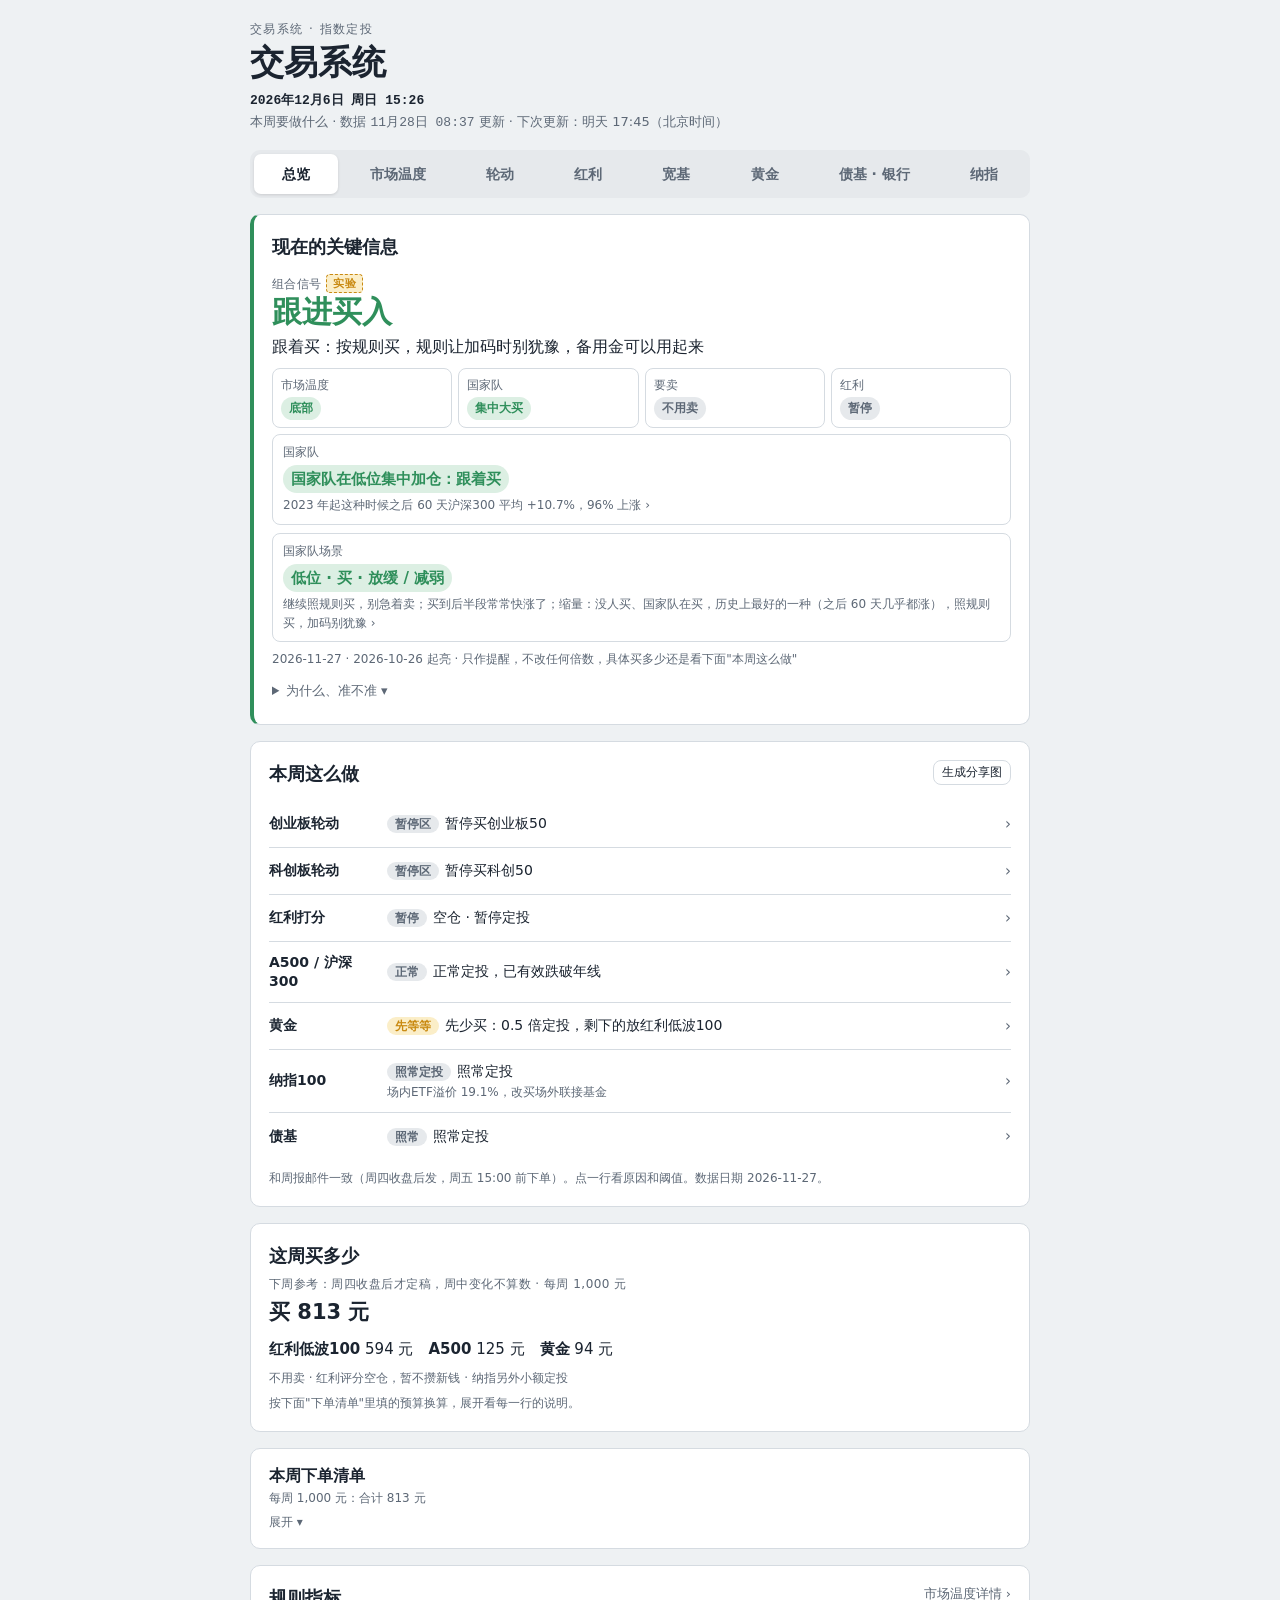
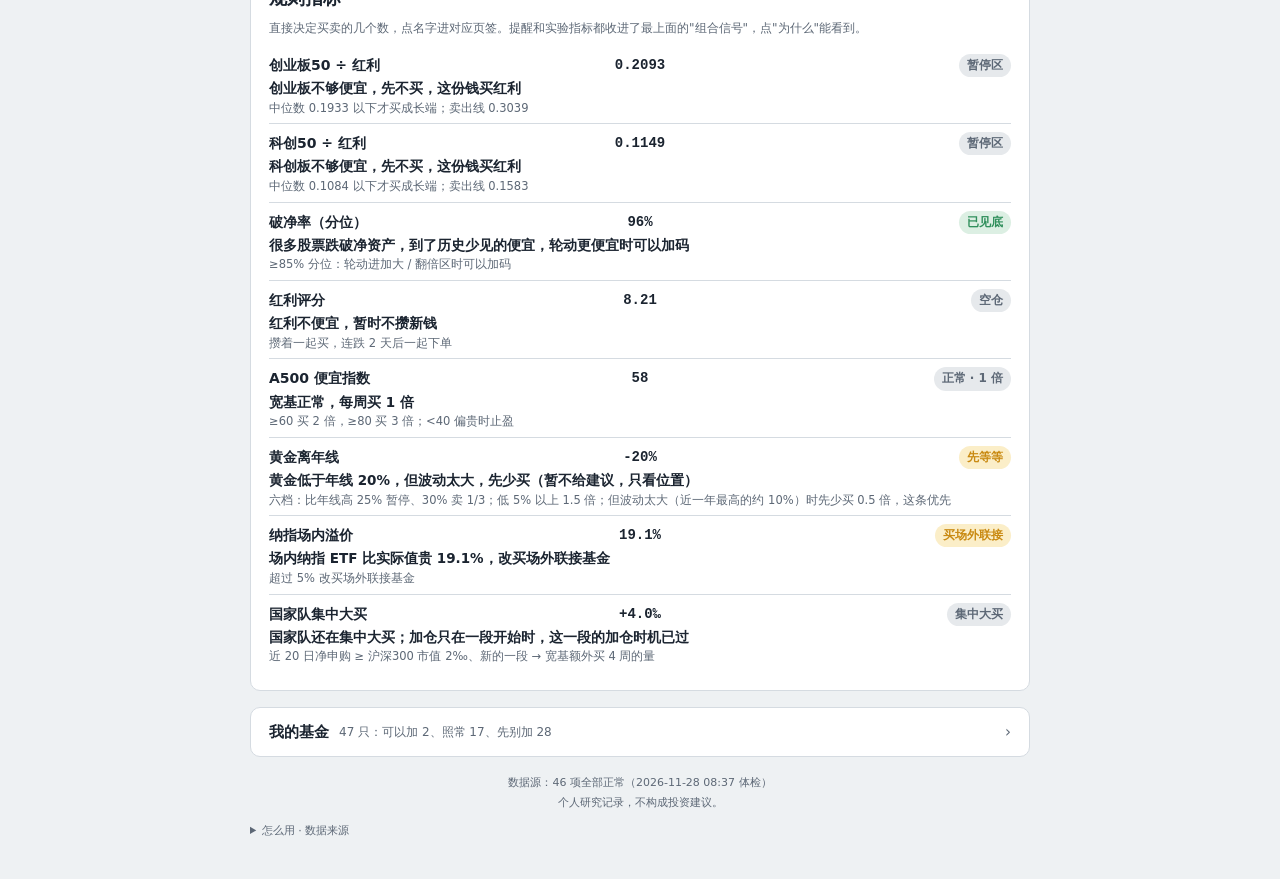
==== commit b4a1059e: "总览：大方向 + 宽基加大 / 暂停（实验）+ 国家队 vs 红利资金图；规则指标挪到下单清单下面 Co-Authored-By: Claude Opus 5.5 <noreply@anthropic" ====
--- a/index.html
+++ b/index.html
@@ -47,11 +47,19 @@
 
 <div id="viewO">
 <section class="panel topcard" id="vdSec" hidden><h2>现在的关键信息</h2>
+  <div id="ovDir"></div>
   <div id="vdBody"><div class="note">加载中</div></div>
 </section>
-<section class="panel" id="kiSec"><h2>规则指标<a class="hmore" href="#temp">市场温度详情 ›</a></h2>
-  <p class="note" style="margin:-6px 0 8px">直接决定买卖的几个数，点名字进对应页签。提醒和实验指标都收进了上面的"组合信号"，点"为什么"能看到。具体怎么买、买多少在下面。</p>
-  <div id="kiBody"><div class="note">加载中</div></div>
+<section class="panel" id="ovFlow" hidden>
+  <h2>资金：国家队 vs 红利 <span class="exptag">实验</span></h2>
+  <p class="concl" id="ovFt"></p>
+  <div class="ranges" role="group" aria-label="时间范围" data-for="ovFlow"><button type="button" data-n="13">3个月</button><button type="button" data-n="26" aria-pressed="true">半年</button><button type="button" data-n="0">1年</button></div>
+  <h3 class="h3">国家队每周净买入（7 个指数，亿元）与沪深300</h3>
+  <div class="chartwrap"><svg class="chart" id="ovC1" viewBox="0 0 720 200" role="img" style="touch-action:pan-y"></svg><div class="tip" hidden></div></div>
+  <h3 class="h3">红利 ETF 每周净流入（亿元）与红利低波100</h3>
+  <div class="chartwrap"><svg class="chart" id="ovC2" viewBox="0 0 720 200" role="img" style="touch-action:pan-y"></svg><div class="tip" hidden></div></div>
+  <div class="legend"><span><i style="border-color:var(--grow)"></i>净买入</span><span><i style="border-color:var(--mark)"></i>净卖出</span><span><i style="border-color:var(--ink)"></i>沪深300 / 红利低波100（右轴）</span></div>
+  <p class="note">两张图同一组日期。国家队在买、红利在流出 = 钱从红利换到大盘；国家队在卖、红利在流入 = 钱躲进红利（2026-04~06）。只作参考，详细在<a href="#temp">市场温度</a>和<a href="#dividend">红利</a>页。</p>
 </section>
 <section class="panel"><h2>本周这么做<button type="button" class="bigbtn" onclick="shareImg('week')">生成分享图</button></h2>
   <div class="todo" id="o_rows"><div class="note">加载中</div></div>
@@ -63,6 +71,10 @@
   <div class="todo" id="planRows"><div class="note">加载中</div></div>
   <p class="note" id="planNote"></p>
 </div></details>
+<section class="panel" id="kiSec"><h2>规则指标<a class="hmore" href="#temp">市场温度详情 ›</a></h2>
+  <p class="note" style="margin:-6px 0 8px">直接决定买卖的几个数，点名字进对应页签。提醒和实验指标都收进了最上面的"组合信号"，点"为什么"能看到。</p>
+  <div id="kiBody"><div class="note">加载中</div></div>
+</section>
 <div id="o_temp" hidden></div>
 <a class="panel oneline" href="funds.html"><b>我的基金</b><span class="note" id="o_my">每只能不能加，含海外小仓位</span><span class="chev">›</span></a>
 </div>
@@ -315,7 +327,7 @@
 <section class="panel" id="djPanel" hidden>
   <h2>红利综合判断：便宜灯 + 资金 <span class="exptag">实验</span></h2>
   <p class="concl" id="djNow"></p>
-  <div id="djLights" style="display:grid;grid-template-columns:1fr 1fr;gap:4px 12px;font-size:13px;margin-top:8px"></div>
+  <div id="djLights"></div>
   <p class="note" id="djFlow" style="margin-top:8px"></p>
   <details style="margin-top:6px"><summary>亮几个灯，之后怎么样（回测）</summary>
     <div class="scroll"><table id="djTab"><thead><tr><th>亮几个灯</th><th class="r">一年后</th><th class="r">一年后上涨</th><th class="r">再跌 平均/最坏</th><th class="r">跌超10%</th></tr></thead><tbody></tbody></table></div>
@@ -1077,6 +1089,27 @@
 }
 // 关键指标（总览）：data/keyind.json，分 规则 / 提醒 / 实验
 // 组合信号（实验）：data/verdict.json。几个指标同时出现才算的组合，一句话怎么做；点开看原因和回测
+// 大方向 + 宽基加大 / 暂停 + 国家队 vs 红利资金（data/overall.json，实验）
+function loadOverall(){
+  getJ("overall.json").then(O=>{if(!O)return;
+    const it=O.items.map(x=>`<span class="kc"><small>${x.name}</small><b class="lv ${x.v>0?"g1":x.v<0?"r1":"c0"}">${x.v>0?"+1":x.v<0?"−1":"0"}</b><small>${x.text}</small></span>`).join("");
+    const K=O.kuanji,bud=(()=>{try{return +localStorage.getItem("weeklyBudget")||1000}catch(e){return 1000}})(),wk=Math.round(bud*0.125);
+    const kx=/0\.8 倍/.test(K.act)?Math.round(wk*0.8):/0\.4 倍/.test(K.act)?Math.round(wk*0.4):/多买 1 周/.test(K.act)?wk:0;
+    $("ovDir").innerHTML=`<p class="concl" style="margin-top:0"><b>大方向（实验）：</b><span class="lv ${O.dcls}">${O.dir}</span> 合计 ${O.score>0?"+":""}${O.score} · ${O.dtext}</p>
+      <details style="margin:-4px 0 8px"><summary class="note" style="margin:0">怎么算的</summary><div class="kchips">${it}</div>
+      <p class="note">每项 +1 / 0 / −1 加起来：≥+3 进攻，≤−2 防守。2023 起 +3 以上之后一年都涨、−4 以下之后 60 天都跌；只当总结，具体怎么做看各板块规则。</p></details>
+      <p class="note" style="margin:0 0 8px"><b>宽基（实验）：</b>${K.act}${kx?`（按每周预算 ${bud} 元，宽基周额约 ${wk} 元 → 每次多买约 <b>${kx}</b> 元）`:""}。加码灯 ${K.ups.filter(x=>x.on).length}/4：${K.ups.map(x=>`${x.on?"●":"○"}${x.name}`).join(" ")}；减速灯 ${K.downs.filter(x=>x.on).length}/3：${K.downs.map(x=>`${x.on?"●":"○"}${x.name}`).join(" ")}</p>`;
+    const Fw=O.flows;if(!Fw||!Fw.weeks.length)return;$("ovFlow").hidden=false;$("ovFt").textContent=O.ftext;
+    const bar=document.querySelector('.ranges[data-for="ovFlow"]');let nn=26;
+    const one=(id,v,line,nm,ln)=>{const k=nn?Math.max(0,Fw.weeks.length-nn):0,ds=Fw.weeks.slice(k),bv=v.slice(k),lv=line.slice(k),mx=Math.max(...bv.map(Math.abs),1);
+      const st=niceStep(mx*1.6),lt=[];for(let x=-Math.ceil(mx/st)*st;x<=mx+st/2;x+=st)lt.push(x);
+      DualChart($(id),{W:720,H:200,dates:ds,leftRange:[lt[0],lt[lt.length-1]],leftTicks:lt,leftFmt:x=>Math.round(x).toLocaleString(),left:[],
+        bars:{v:bv,pos:"var(--grow)",neg:"var(--mark)",w:.8},right:{v:lv,c:"var(--ink)"},
+        tip:i=>`${ds[i]} 这一周<br>${nm} <b>${bv[i]>0?"+":""}${Math.round(bv[i]).toLocaleString()} 亿</b><br>${ln} ${lv[i]!=null?Math.round(lv[i]).toLocaleString():"—"}`})};
+    const draw=()=>{one("ovC1",Fw.nt,Fw.hs,"国家队净买入","沪深300");one("ovC2",Fw.div,Fw.hl,"红利 ETF 净流入","红利低波100")};
+    draw();if(!bar.__on){bar.__on=1;bar.querySelectorAll("button[data-n]").forEach(b=>b.addEventListener("click",()=>{bar.querySelectorAll("button[data-n]").forEach(x=>x.setAttribute("aria-pressed",x===b?"true":"false"));nn=+b.dataset.n;draw()}));addEventListener("resize",draw)}
+  });
+}
 function loadVerdict(){
   getJ("verdict.json").then(d=>{if(!d||!d.signals)return;$("vdSec").hidden=false;
     const L=d.latest,C={g2:"var(--grow)",g1:"var(--grow)",c0:"var(--ink)",h1:"var(--div)",r1:"var(--mark)"},
@@ -1164,7 +1197,7 @@
       return `<a href="#${v.tab}"><div class="n">${n}</div><div class="a"><span class="lv ${OCLS(v.state)}">${v.state.split("|")[0]}</span>${main}${rest?`<small>${rest}</small>`:""}</div><span class="chev">›</span></a>`}).join("");
     $("o_note").textContent=`和周报邮件一致（周四收盘后发，周五 15:00 前下单）。点一行看原因和阈值。数据日期 ${[...dates].sort().pop()||"—"}。`;
   }).catch(e=>{$("o_rows").innerHTML=`<div class="note">读取失败，请稍后刷新（${e.message}）</div>`});
-  renderTemp($("o_temp"),true);loadPlan();loadKeyInd();loadVerdict();
+  renderTemp($("o_temp"),true);loadPlan();loadKeyInd();loadVerdict();loadOverall();
   getJ("health.json").then(h=>{if(h&&h.updated)$("o_data").textContent=h.updated.slice(5).replace("-","月").replace(" ","日 ")});
   getJ("myfunds.json").then(d=>{if(d){const c=d.count,L=d.labels;$("o_my").textContent=`${d.funds.length} 只：`+Object.keys(L).filter(k=>c[k]).map(k=>L[k][0]+" "+c[k]).join("、")}});
 }
@@ -1631,8 +1664,10 @@
     // 实验：红利综合判断
     getJ("divjudge.json").then(J=>{if(!J)return;$("djPanel").hidden=false;
       $("djNow").innerHTML=`<span class="lv ${J.cls}">${J.head}</span> <b>${J.act}</b>`;
-      $("djLights").innerHTML=`<div style="grid-column:1/-1"><b>便宜灯 ${J.n} / 6 亮</b>（${J.lv}）</div>`+J.lights.map(x=>`<div style="${x.on?"":"color:var(--muted)"}"><b style="color:${x.on?"var(--grow)":"var(--muted)"}">${x.on?"●":"○"}</b> ${x.on?`<b>${x.name}</b>`:x.name}<br><small class="note" style="margin:0">${x.text}</small></div>`).join("");
-      $("djFlow").innerHTML=J.flow?`红利 ETF 资金：近 20 天净流入占规模 ${J.flow.f20>0?"+":""}${J.flow.f20}%${J.flow.burst>=.3?`，近 3 天单日最多流入 ${J.flow.burst}%`:""}${J.flow.dump<=-.3?`，近 3 天单日最多流出 ${J.flow.dump}%`:""} → ${J.flow.text}。${J.right?"":""}`:"";
+      // 和市场温度"见底信号灯"同一个样子
+      $("djLights").innerHTML=`<div style="display:flex;gap:14px;align-items:center;margin-top:10px"><div class="big num">${J.n}<small style="font-size:20px"> / 6</small></div><div><span class="lv ${J.n>=3?"g2":J.n>=2?"g1":"c0"}">${J.lv}</span><div class="note" style="margin:4px 0 0">便宜灯 · ${J.date}</div></div></div>
+        <div class="lights">${J.lights.map(x=>`<div style="background:${x.on?"var(--grow-soft)":"var(--panel)"}"><div class="hd"><span class="dot" style="${x.on?"background:var(--grow)":""}"></span><b style="font-size:14px">${x.name}</b><span class="note" style="margin:0">${x.on?"亮":"未亮"}</span></div><div class="note">${x.text}</div></div>`).join("")}</div>`;
+      $("djFlow").innerHTML=J.flow?`红利 ETF 资金：近 20 天净流入占规模 ${J.flow.f20>0?"+":""}${J.flow.f20}%${J.flow.burst>=.3?`，近 3 天单日最多流入 ${J.flow.burst}%`:""}${J.flow.dump<=-.3?`，近 5 天单日最多流出 ${J.flow.dump}%`:""}${J.act===J.flow.text?"（见上面结论）":` → ${J.flow.text}`}。${J.right?"":""}`:"";
       $("djTab").tBodies[0].innerHTML=J.stats.map(s=>`<tr><td>${s.n}</td><td class="r num">+${s.y1}%</td><td class="r num">${s.up}%</td><td class="r num">${s.dd}% / ${s.worst}%</td><td class="r num">${s.p10}%</td></tr>`).join("");
       $("dFlow").innerHTML=`综合判断（实验）：便宜灯 <b>${J.n}/6</b> → ${J.head} <a href="#djPanel">看 ›</a>`;$("dFlow").style.display=""});
     // 实验：红利 ETF 资金
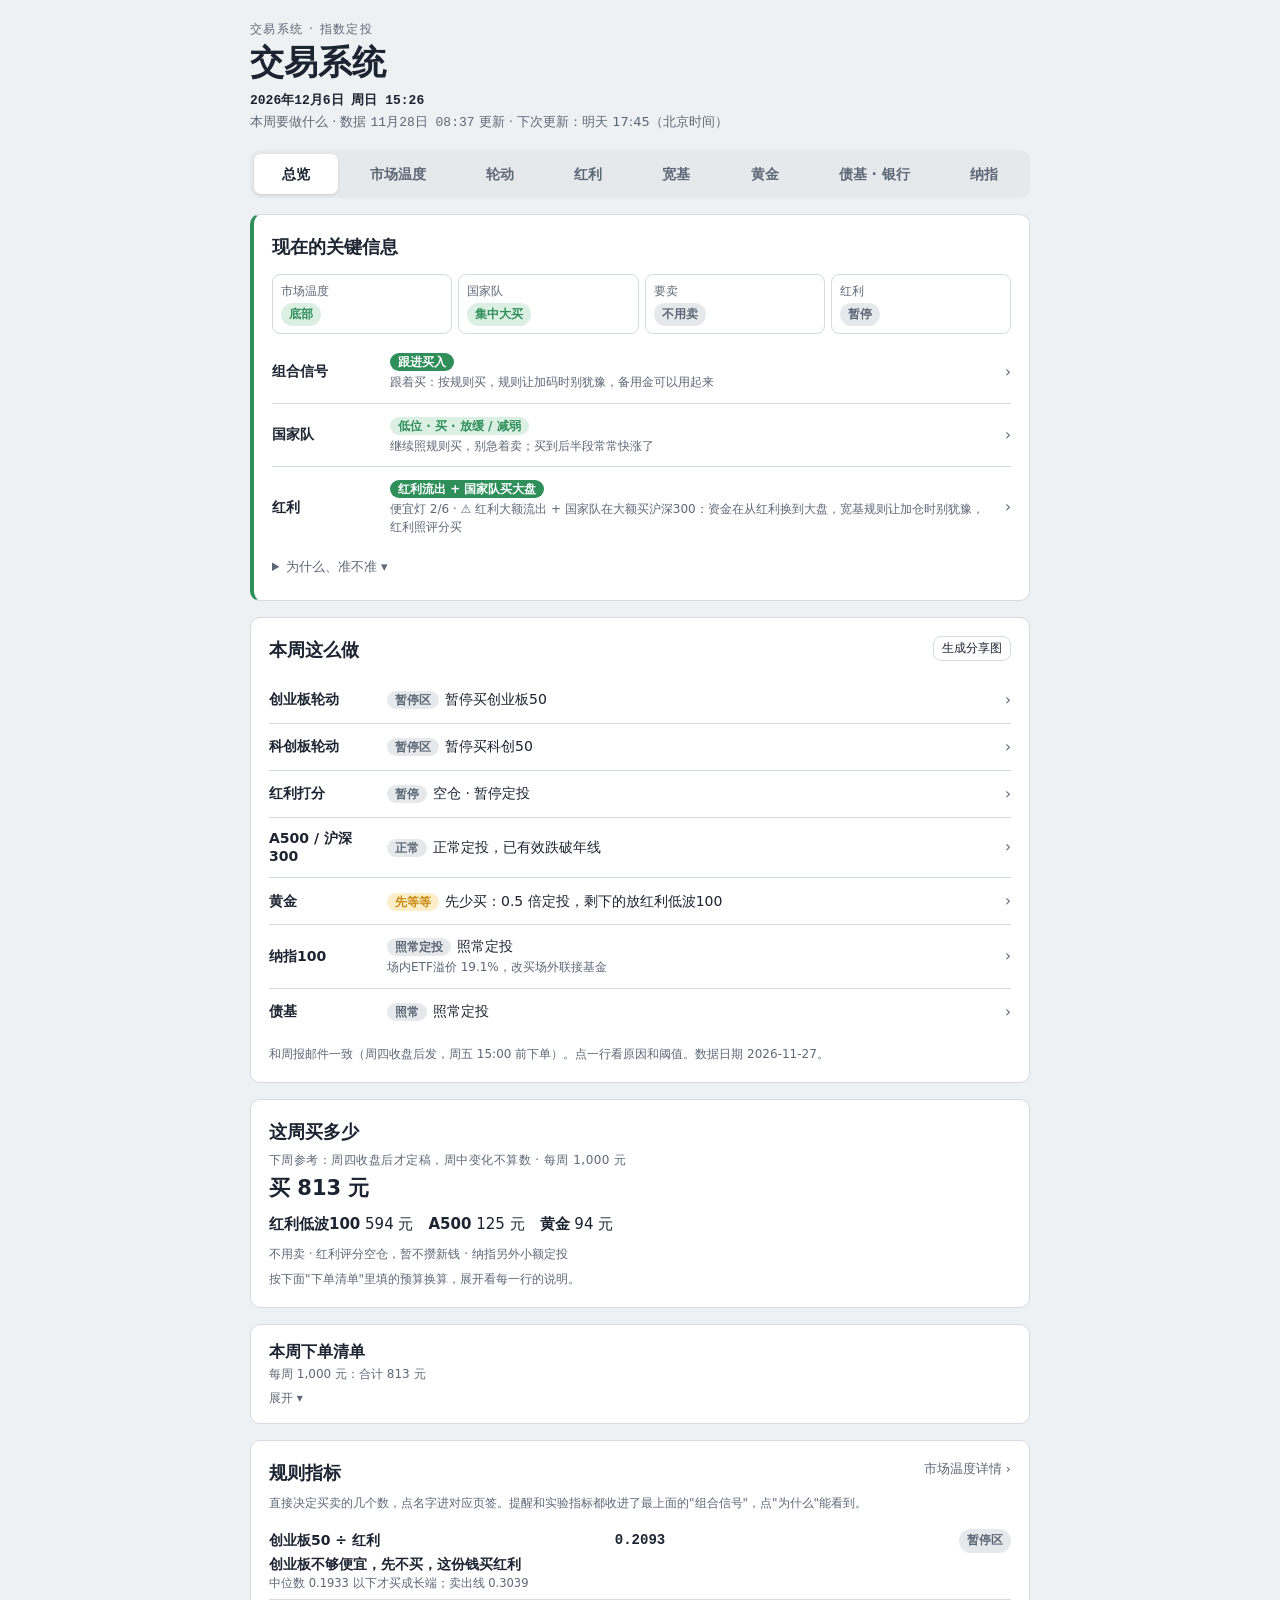
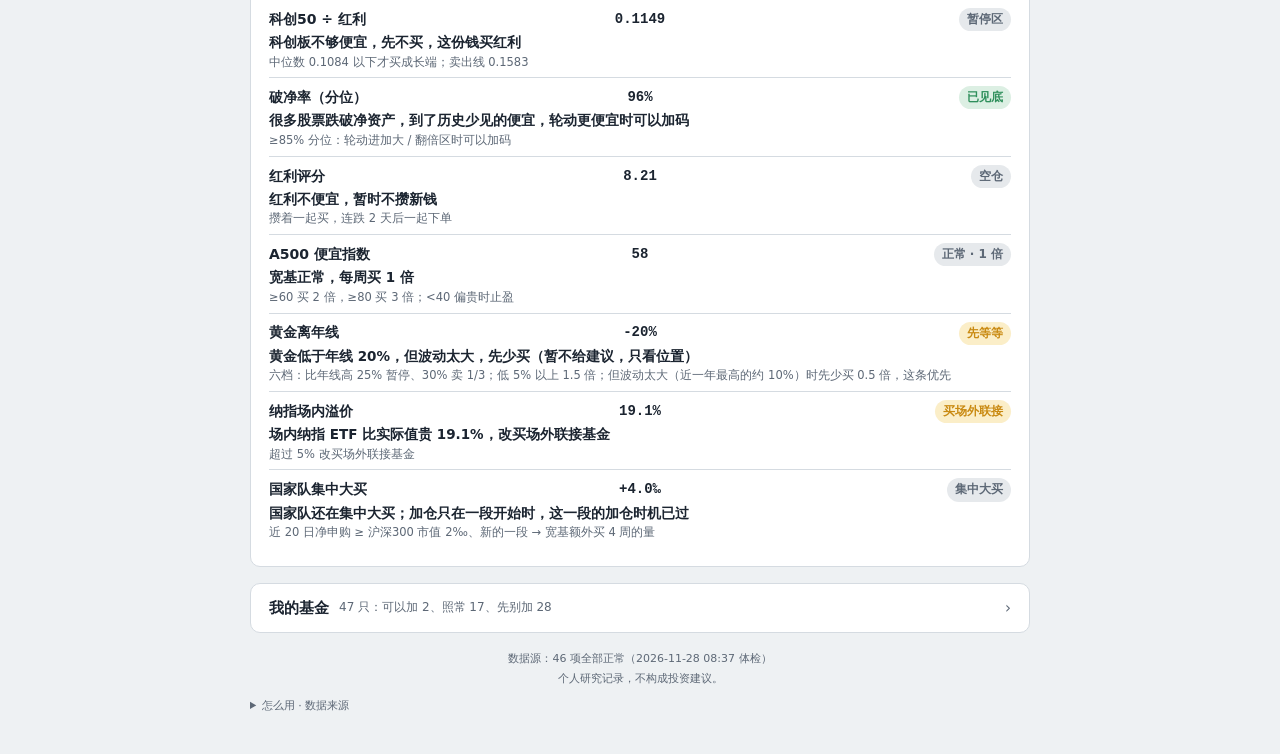
==== commit 4fce67f3: "总览更简洁：大方向当标题，各板块一行（组合信号 / 国家队 / 宽基 / 红利），细节收进为什么；资金图矮一点 Co-Authored-By: Claude Opus 5.5 <noreply@ant" ====
--- a/index.html
+++ b/index.html
@@ -47,7 +47,6 @@
 
 <div id="viewO">
 <section class="panel topcard" id="vdSec" hidden><h2>现在的关键信息</h2>
-  <div id="ovDir"></div>
   <div id="vdBody"><div class="note">加载中</div></div>
 </section>
 <section class="panel" id="ovFlow" hidden>
@@ -55,11 +54,11 @@
   <p class="concl" id="ovFt"></p>
   <div class="ranges" role="group" aria-label="时间范围" data-for="ovFlow"><button type="button" data-n="13">3个月</button><button type="button" data-n="26" aria-pressed="true">半年</button><button type="button" data-n="0">1年</button></div>
   <h3 class="h3">国家队每周净买入（7 个指数，亿元）与沪深300</h3>
-  <div class="chartwrap"><svg class="chart" id="ovC1" viewBox="0 0 720 200" role="img" style="touch-action:pan-y"></svg><div class="tip" hidden></div></div>
+  <div class="chartwrap"><svg class="chart" id="ovC1" viewBox="0 0 720 170" role="img" style="touch-action:pan-y"></svg><div class="tip" hidden></div></div>
   <h3 class="h3">红利 ETF 每周净流入（亿元）与红利低波100</h3>
-  <div class="chartwrap"><svg class="chart" id="ovC2" viewBox="0 0 720 200" role="img" style="touch-action:pan-y"></svg><div class="tip" hidden></div></div>
+  <div class="chartwrap"><svg class="chart" id="ovC2" viewBox="0 0 720 170" role="img" style="touch-action:pan-y"></svg><div class="tip" hidden></div></div>
   <div class="legend"><span><i style="border-color:var(--grow)"></i>净买入</span><span><i style="border-color:var(--mark)"></i>净卖出</span><span><i style="border-color:var(--ink)"></i>沪深300 / 红利低波100（右轴）</span></div>
-  <p class="note">两张图同一组日期。国家队在买、红利在流出 = 钱从红利换到大盘；国家队在卖、红利在流入 = 钱躲进红利（2026-04~06）。只作参考，详细在<a href="#temp">市场温度</a>和<a href="#dividend">红利</a>页。</p>
+  <details class="sub"><summary>怎么看 ▾</summary><p class="note">两张图同一组日期。国家队在买、红利在流出 = 钱从红利换到大盘；国家队在卖、红利在流入 = 钱躲进红利（2026-04~06）。只作参考，详细在<a href="#temp">市场温度</a>和<a href="#dividend">红利</a>页。</p></details>
 </section>
 <section class="panel"><h2>本周这么做<button type="button" class="bigbtn" onclick="shareImg('week')">生成分享图</button></h2>
   <div class="todo" id="o_rows"><div class="note">加载中</div></div>
@@ -1095,15 +1094,21 @@
     const it=O.items.map(x=>`<span class="kc"><small>${x.name}</small><b class="lv ${x.v>0?"g1":x.v<0?"r1":"c0"}">${x.v>0?"+1":x.v<0?"−1":"0"}</b><small>${x.text}</small></span>`).join("");
     const K=O.kuanji,bud=(()=>{try{return +localStorage.getItem("weeklyBudget")||1000}catch(e){return 1000}})(),wk=Math.round(bud*0.125);
     const kx=/0\.8 倍/.test(K.act)?Math.round(wk*0.8):/0\.4 倍/.test(K.act)?Math.round(wk*0.4):/多买 1 周/.test(K.act)?wk:0;
-    $("ovDir").innerHTML=`<p class="concl" style="margin-top:0"><b>大方向（实验）：</b><span class="lv ${O.dcls}">${O.dir}</span> 合计 ${O.score>0?"+":""}${O.score} · ${O.dtext}</p>
-      <details style="margin:-4px 0 8px"><summary class="note" style="margin:0">怎么算的</summary><div class="kchips">${it}</div>
-      <p class="note">每项 +1 / 0 / −1 加起来：≥+3 进攻，≤−2 防守。2023 起 +3 以上之后一年都涨、−4 以下之后 60 天都跌；只当总结，具体怎么做看各板块规则。</p></details>
-      <p class="note" style="margin:0 0 8px"><b>宽基（实验）：</b>${K.act}${kx?`（按每周预算 ${bud} 元，宽基周额约 ${wk} 元 → 每次多买约 <b>${kx}</b> 元）`:""}。加码灯 ${K.ups.filter(x=>x.on).length}/4：${K.ups.map(x=>`${x.on?"●":"○"}${x.name}`).join(" ")}；减速灯 ${K.downs.filter(x=>x.on).length}/3：${K.downs.map(x=>`${x.on?"●":"○"}${x.name}`).join(" ")}</p>`;
+    const C2={g2:"var(--grow)",g1:"var(--grow)",c0:"var(--ink)",r1:"var(--mark)"};
+    if($("ovHead"))$("ovHead").innerHTML=`<div class="label">大方向 <span class="exptag">实验</span></div>
+      <div style="font-size:30px;font-weight:800;color:${C2[O.dcls]};line-height:1.2">${O.dir} <small style="font-size:15px;font-weight:600;color:var(--muted)">合计 ${O.score>0?"+":""}${O.score}</small></div>
+      <div style="font-size:16px;margin:4px 0 8px">${O.dtext}</div>`;
+    const kj=$("ln_kj"),kn=K.ups.filter(x=>x.on).length,kd=K.downs.filter(x=>x.on).length;
+    if(kj)kj.outerHTML=`<a href="#broad" id="ln_kj"><span class="n">宽基</span><span class="a"><span class="lv ${K.key==="暂停"?"r1":K.key==="照常"?"c0":"g2"}">${K.key}</span><small>${K.act.replace(/^⚠ /,"")}${kx?`；每次多买约 <b>${kx}</b> 元（按每周预算 ${bud} 元）`:""}</small></span><span class="chev">›</span></a>`;
+    if($("ovWhy"))$("ovWhy").innerHTML=`<h3 class="h3">大方向怎么算</h3><div class="kchips">${it}</div>
+      <p class="note">每项 +1 / 0 / −1 加起来：≥+3 进攻，≤−2 防守。2023 起 +3 以上之后一年都涨、−4 以下之后 60 天都跌；只当总结，具体怎么做看各板块规则。</p>
+      <h3 class="h3">宽基加码灯 ${kn}/4 · 减速灯 ${kd}/3</h3>
+      <p class="note">${K.ups.map(x=>`${x.on?"●":"○"} ${x.name}`).join("　")}<br>${K.downs.map(x=>`${x.on?"●":"○"} ${x.name}`).join("　")}<br>国家队在低位买 + 至少 1 个别的灯 → 快速加大（10 天每天多买 0.4 周，3 个以上翻倍）；只有便宜 + 见底 → 慢慢加（4 个周五各多 1 周）；减速灯 ≥2 → 暂停。2023 起宽基真实规则回测 4.61% → 6.23%。要不要多买由你定，下单清单不变。</p>`;
     const Fw=O.flows;if(!Fw||!Fw.weeks.length)return;$("ovFlow").hidden=false;$("ovFt").textContent=O.ftext;
     const bar=document.querySelector('.ranges[data-for="ovFlow"]');let nn=26;
     const one=(id,v,line,nm,ln)=>{const k=nn?Math.max(0,Fw.weeks.length-nn):0,ds=Fw.weeks.slice(k),bv=v.slice(k),lv=line.slice(k),mx=Math.max(...bv.map(Math.abs),1);
-      const st=niceStep(mx*1.6),lt=[];for(let x=-Math.ceil(mx/st)*st;x<=mx+st/2;x+=st)lt.push(x);
-      DualChart($(id),{W:720,H:200,dates:ds,leftRange:[lt[0],lt[lt.length-1]],leftTicks:lt,leftFmt:x=>Math.round(x).toLocaleString(),left:[],
+      const st=niceStep(mx*3.5),lt=[];for(let x=-Math.ceil(mx/st)*st;x<=mx+st/2;x+=st)lt.push(x);
+      DualChart($(id),{W:720,H:170,dates:ds,leftRange:[lt[0],lt[lt.length-1]],leftTicks:lt,leftFmt:x=>Math.round(x).toLocaleString(),left:[],
         bars:{v:bv,pos:"var(--grow)",neg:"var(--mark)",w:.8},right:{v:lv,c:"var(--ink)"},
         tip:i=>`${ds[i]} 这一周<br>${nm} <b>${bv[i]>0?"+":""}${Math.round(bv[i]).toLocaleString()} 亿</b><br>${ln} ${lv[i]!=null?Math.round(lv[i]).toLocaleString():"—"}`})};
     const draw=()=>{one("ovC1",Fw.nt,Fw.hs,"国家队净买入","沪深300");one("ovC2",Fw.div,Fw.hl,"红利 ETF 净流入","红利低波100")};
@@ -1117,14 +1122,13 @@
     const lit=d.signals.filter(s=>s.on);
     const rows=d.signals.map(s=>`<tr${s.on?' style="background:var(--mid)"':""}><td><b style="color:${C[s.cls]}">${s.name}</b>${s.on?' <span class="lv g1" style="font-size:11px">现在亮</span>':""}<br><small style="color:var(--muted);white-space:normal;display:block">${s.rule}</small></td><td class="r num">${s.eps.length} 段<br><small>${s.since} 起</small></td><td class="r num">${f(s.stats["60"])}</td><td class="r num">${f(s.stats["250"])}</td></tr>`).join("");
     const base=s=>`<tr><td style="color:var(--muted);white-space:normal">随便哪天（${s} 起）</td><td></td><td class="r num">${f(d.base[s]["60"])}</td><td class="r num">${f(d.base[s]["250"])}</td></tr>`;
-    $("vdBody").innerHTML=`<div class="label">组合信号 <span class="exptag">实验</span></div>
-      <div style="font-size:30px;font-weight:800;color:${C[L.cls]};line-height:1.2">${L.title}</div>
-      <div style="font-size:16px;margin:4px 0 8px;color:var(--ink)">${L.act}</div>
+    const row=(id,n,lv,cls,a,href)=>`<a href="${href}" id="${id}"><span class="n">${n}</span><span class="a"><span class="lv ${cls}">${lv}</span>${a}</span><span class="chev">›</span></a>`;
+    $("vdBody").innerHTML=`<div id="ovHead"></div>
       <div class="kchips" id="vdChips"></div>
-      <a href="#temp" id="vdNtf" class="ntfline" hidden></a>
-      ${lit.length>1?`<div class="note" style="margin:0 0 4px">同时亮着：${lit.map(s=>`<b style="color:${C[s.cls]}">${s.name}</b>`).join("、")}</div>`:""}
-      <div class="note" style="margin:0">${L.date}${lit[0]&&lit[0].from?` · ${lit[0].from} 起亮`:""} · 只作提醒，不改任何倍数，具体买多少还是看下面"本周这么做"</div>
-      <details class="sub" style="margin-top:8px"><summary>为什么、准不准 ▾</summary>
+      <div class="todo" id="vdLines">${row("ln_vd","组合信号",L.title,L.cls,`<small>${L.act}</small>`,"#temp")}<a id="ln_nt" hidden></a><a id="ln_kj" hidden></a><a id="ln_dv" hidden></a></div>
+      <details class="sub" style="margin-top:6px"><summary>为什么、准不准 ▾</summary>
+        <div id="ovWhy"></div>
+        <p class="note">${L.date}${lit[0]&&lit[0].from?` · 组合信号 ${lit[0].from} 起亮`:""}${lit.length>1?` · 同时亮着：${lit.map(s=>s.name).join("、")}`:""} · 都只作提醒，不改任何倍数，具体买多少看下面"本周这么做"。</p>
         <h3 class="h3">现在各指标</h3>
         <div style="margin:4px 0 10px">${L.facts.map(x=>`<div style="padding:5px 0;border-bottom:1px solid var(--line)"><b>${x.name}</b> <span class="lv c0" style="font-size:11px">${x.tag}</span> ${x.text}</div>`).join("")}</div>
         <h3 class="h3">所有组合（亮着时之后沪深300 怎么走）</h3>
@@ -1132,15 +1136,14 @@
         <p class="note">同时亮多个时，按表里从上到下取第一个当标题。"跟进买入"会盖过"磨底等待"：同样是便宜还在跌，有国家队急买时之后 60 天明显更好（见上表"跟进买入"和"磨底等待"）。国家队买卖都用同一把尺子：净申购 ÷ 沪深300 流通市值。国家队急买 2023 年才有数据。每个组合只出现过 3~8 段，样本少，只作参考，2027-05 半年复盘再决定要不要进规则。</p>
         <p class="note">历次出现：${d.signals.map(s=>`<b>${s.name}</b> ${s.eps.slice(-4).join("、")||"—"}`).join("；")}</p>
       </details>`;
-    keyChips();homeNtf();
+    keyChips();homeNtf();loadOverall();
   });
 }
 function homeNtf(){
-  Promise.all([getJ("ntf.json"),getJ("etf300.json"),getJ("temp.json")]).then(([N,E,TT])=>{const a=$("vdNtf");if(!a||!N)return;
-    const R=ntfJudgeCalc(N.series,E,TT);if(!R)return;
-    a.innerHTML=`<small>国家队</small><b class="lv ${R.J[1]}">${R.J[0]}</b><small>${R.J[2]} ›</small>`;a.hidden=false;
-    getJ("ntfstage.json").then(Z=>{if(!Z)return;const L=Z.latest,b=document.createElement("a");b.className=a.className;b.href=a.getAttribute("href")||"#temp";
-      b.innerHTML=`<small>国家队场景</small><b class="lv ${SCN_CLS[L.key]||"c0"}">${L.loc} · ${L.name}</b><small>${L.act}${(L.hint||[]).length?"；"+L.hint[0]:""}${/^加仓|^卖回/.test(L.short.state)?`；短线：${L.short.act}`:""} ›</small>`;a.after(b)})});
+  getJ("ntfstage.json").then(Z=>{const a=$("ln_nt");if(!a||!Z)return;const L=Z.latest;
+    a.outerHTML=`<a href="#temp" id="ln_nt"><span class="n">国家队</span><span class="a"><span class="lv ${SCN_CLS[L.key]||"c0"}">${L.loc} · ${L.name}</span><small>${L.act}${/^加仓|^卖回/.test(L.short.state)?`；短线：${L.short.act}`:""}</small></span><span class="chev">›</span></a>`});
+  getJ("divjudge.json").then(J=>{const a=$("ln_dv");if(!a||!J)return;
+    a.outerHTML=`<a href="#dividend" id="ln_dv"><span class="n">红利</span><span class="a"><span class="lv ${J.cls}">${J.head}</span><small>便宜灯 ${J.n}/6 · ${J.act}</small></span><span class="chev">›</span></a>`});
 }
 function keyChips(){
   Promise.all([getJ("state.json"),getJ("temp.json"),getJ("ntf.json")]).then(([st,T,N])=>{const box=$("vdChips");if(!box||!st)return;
@@ -1197,7 +1200,7 @@
       return `<a href="#${v.tab}"><div class="n">${n}</div><div class="a"><span class="lv ${OCLS(v.state)}">${v.state.split("|")[0]}</span>${main}${rest?`<small>${rest}</small>`:""}</div><span class="chev">›</span></a>`}).join("");
     $("o_note").textContent=`和周报邮件一致（周四收盘后发，周五 15:00 前下单）。点一行看原因和阈值。数据日期 ${[...dates].sort().pop()||"—"}。`;
   }).catch(e=>{$("o_rows").innerHTML=`<div class="note">读取失败，请稍后刷新（${e.message}）</div>`});
-  renderTemp($("o_temp"),true);loadPlan();loadKeyInd();loadVerdict();loadOverall();
+  renderTemp($("o_temp"),true);loadPlan();loadKeyInd();loadVerdict();
   getJ("health.json").then(h=>{if(h&&h.updated)$("o_data").textContent=h.updated.slice(5).replace("-","月").replace(" ","日 ")});
   getJ("myfunds.json").then(d=>{if(d){const c=d.count,L=d.labels;$("o_my").textContent=`${d.funds.length} 只：`+Object.keys(L).filter(k=>c[k]).map(k=>L[k][0]+" "+c[k]).join("、")}});
 }
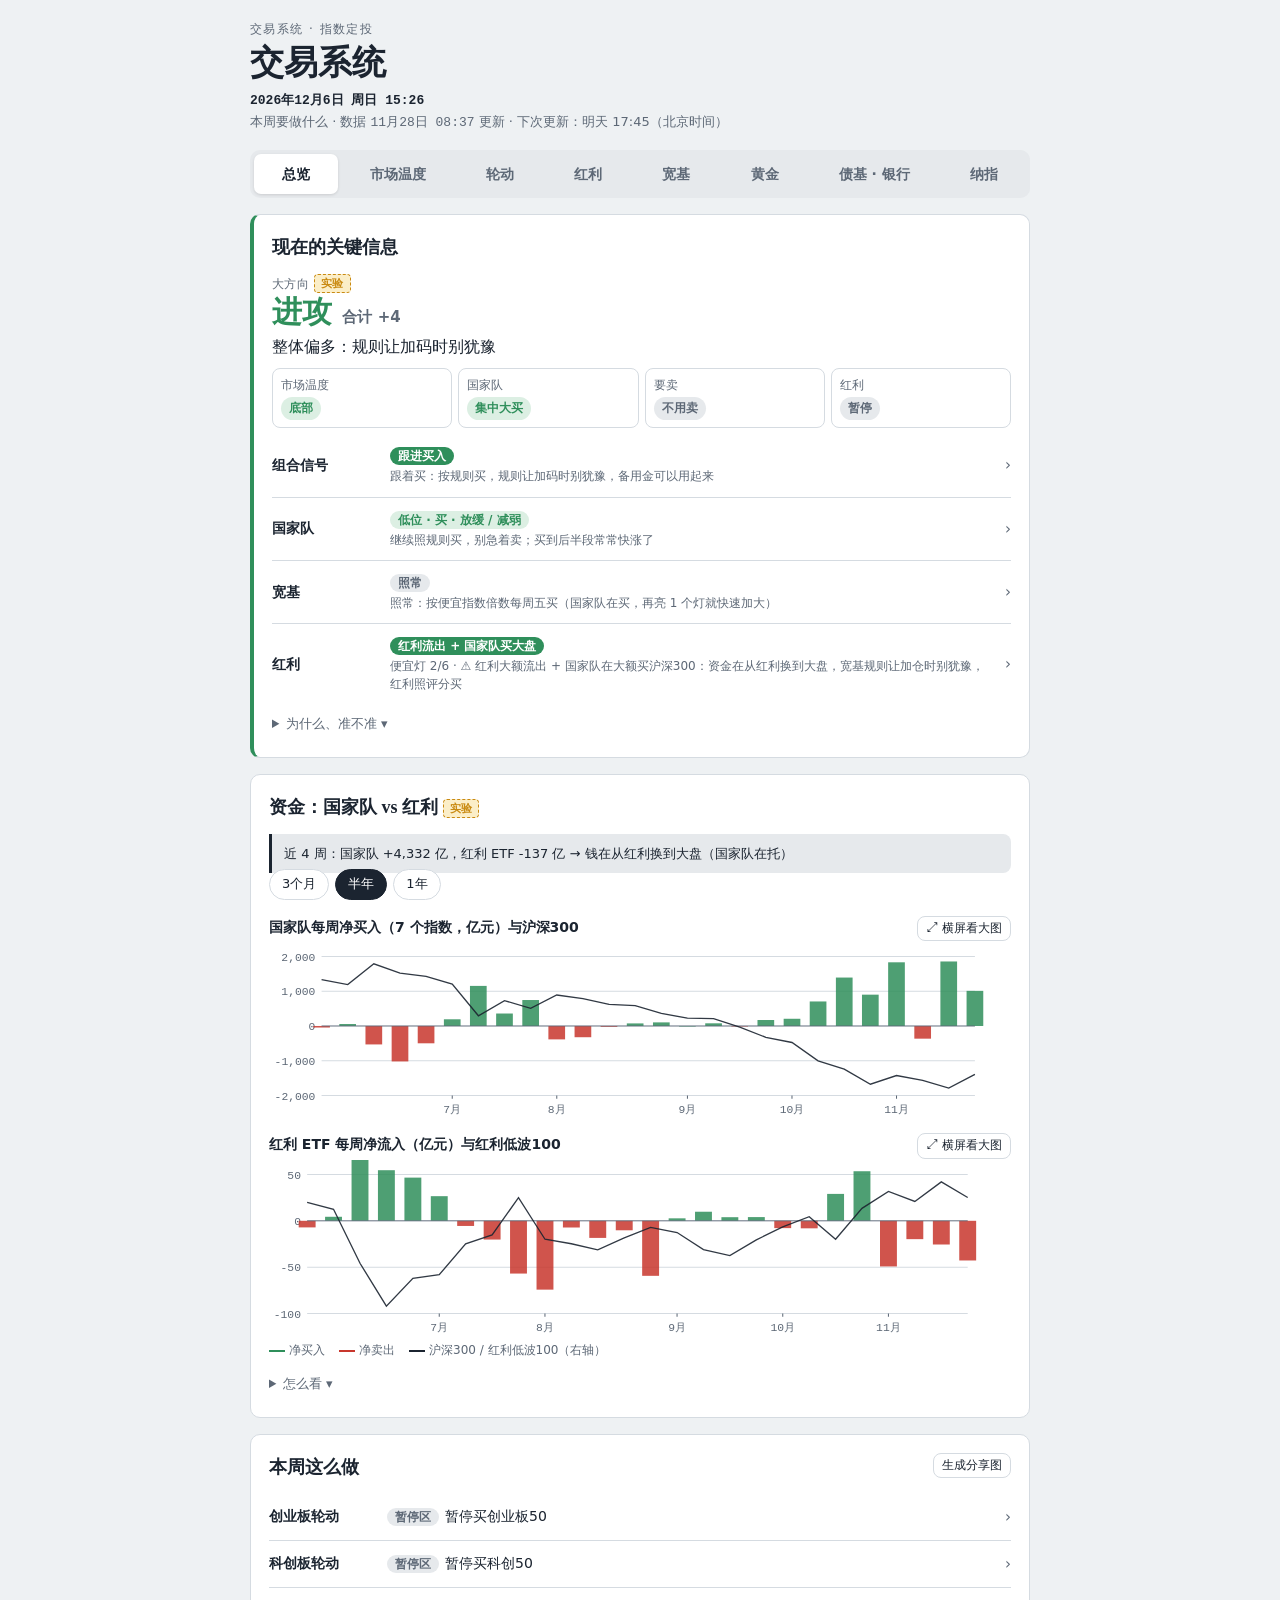
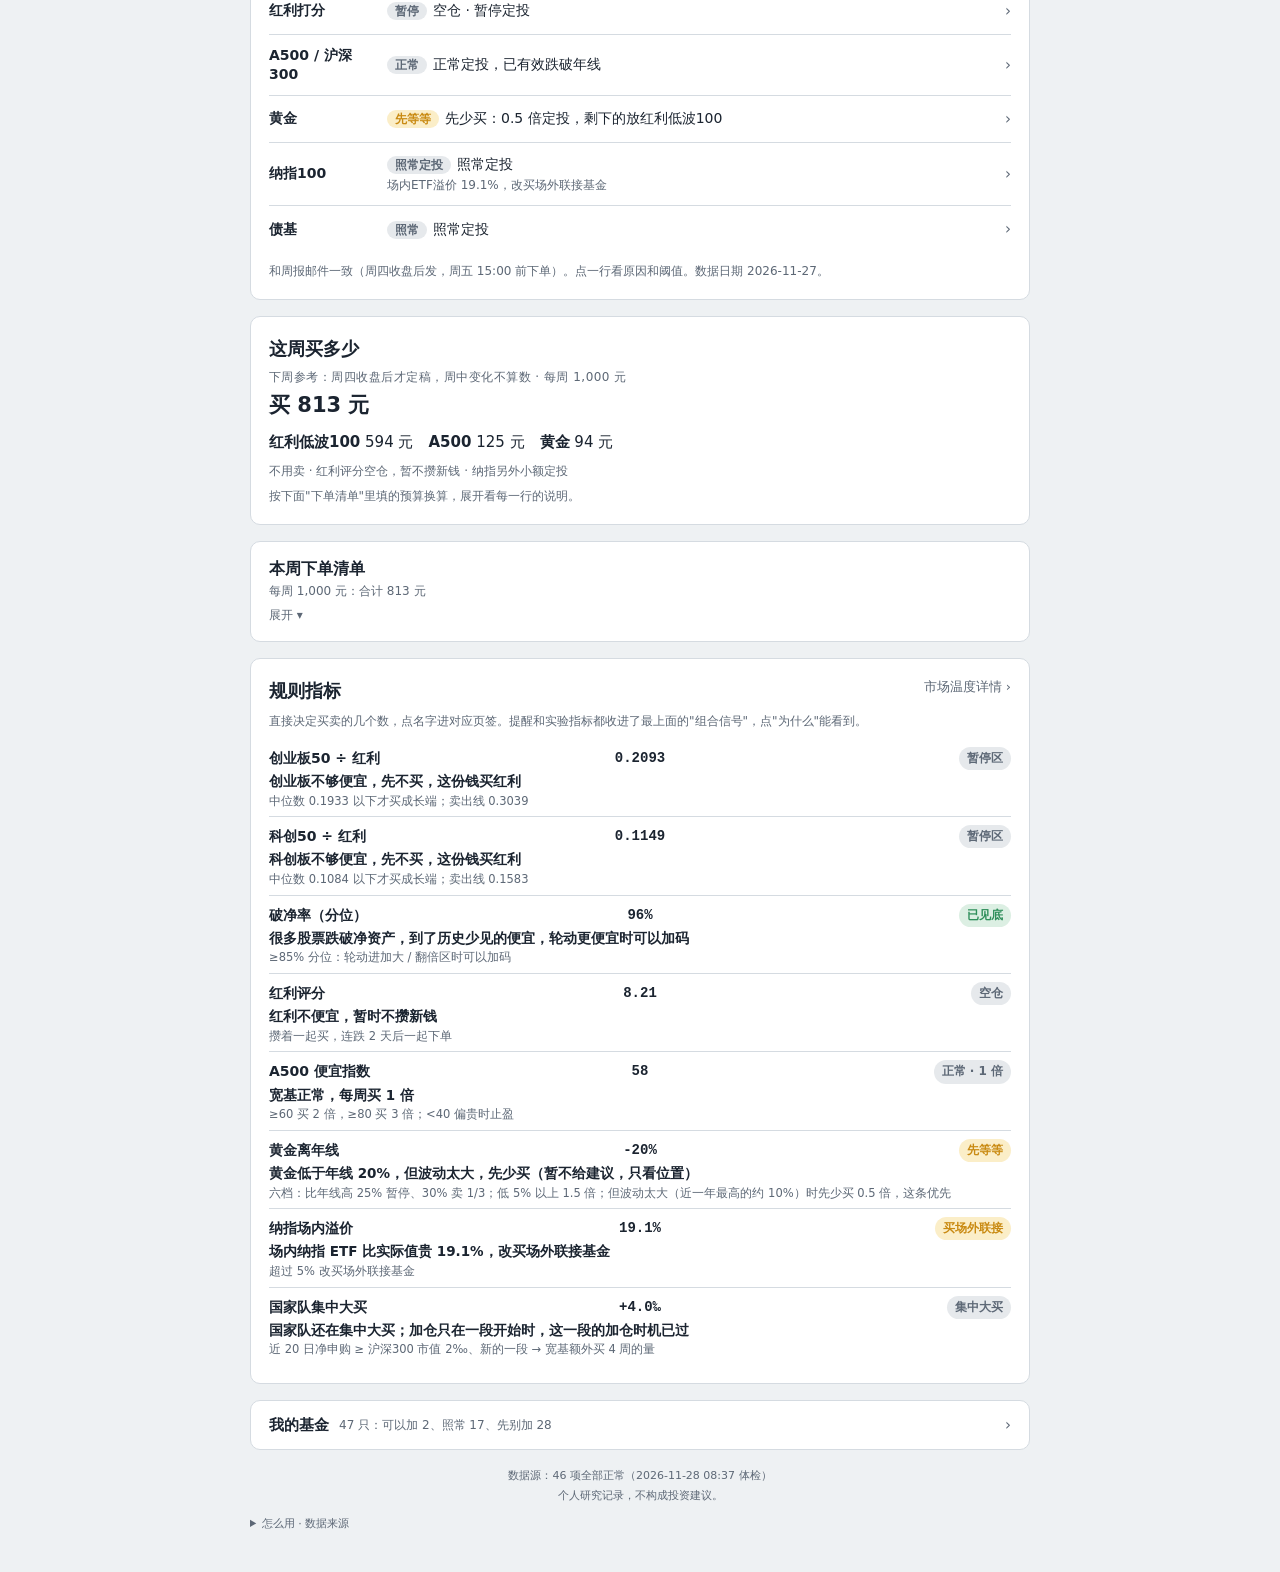
==== commit 02f3a494: "检查修复：邮件程序读新数据会崩（没有 latest）；上交所抓红利 ETF 太快被封 403（改成一个一个、每次 60 天、遇 403 就停）；各页签顶部统一写大方向，宽基页 / 红利页加各自判断；周" ====
--- a/index.html
+++ b/index.html
@@ -1206,13 +1206,17 @@
 }
 // ---------------- 每个页签最上面："现在怎么做"一张卡（和总览、周报同一份 state.json），下面才是分析和指标
 const TOPMAP={rotation:"创业板轮动",kc:"科创板轮动",dividend:"红利打分",broad:"A500 / 沪深300",gold:"黄金",bond:"债基",ndx:"纳指100"};
-let TOPST=null,TOPVD=null,TOPT=null;
+let TOPST=null,TOPVD=null,TOPT=null,TOPOV=null,TOPDJ=null;
 function renderTop(k){
   const box=$("topCard");if(!box)return;
   if(k==="overview"){box.hidden=true;return}
   const go=()=>{
     const vd=TOPVD&&TOPVD.latest,C={g2:"var(--grow)",g1:"var(--grow)",c0:"var(--ink)",h1:"var(--div)",r1:"var(--mark)"};
-    const sig=vd?`<div class="note" style="margin:8px 0 0">组合信号：<a href="#overview" style="color:${C[vd.cls]};font-weight:700">${vd.title}</a> · ${vd.act}</div>`:"";
+    const O=TOPOV,DJ=TOPDJ;
+    // 各页签都写大方向；宽基页加"宽基加大 / 暂停"，红利页加"红利综合判断"——和总览同一份数据
+    const sig=(O?`<div class="note" style="margin:8px 0 0">大方向（实验）：<a href="#overview" style="color:${C[O.dcls]};font-weight:700">${O.dir}</a>（${O.score>0?"+":""}${O.score}）${vd?` · 组合信号 <b style="color:${C[vd.cls]}">${vd.title}</b>`:""}</div>`:vd?`<div class="note" style="margin:8px 0 0">组合信号：<a href="#overview" style="color:${C[vd.cls]};font-weight:700">${vd.title}</a> · ${vd.act}</div>`:"")
+      +(k==="broad"&&O?`<div class="note" style="margin:4px 0 0">宽基（实验）：<b>${O.kuanji.key}</b> · ${O.kuanji.act.replace(/^⚠ /,"")}</div>`:"")
+      +(k==="dividend"&&DJ?`<div class="note" style="margin:4px 0 0">红利综合判断（实验）：<b>${DJ.head}</b> · 便宜灯 ${DJ.n}/6 <a href="#djPanel">看 ›</a></div>`:"");
     if(k==="temp"){const L=TOPT&&TOPT.latest;if(!L){box.hidden=true;return}
       box.innerHTML=`<div class="label">现在怎么做 · ${L.date}</div><div class="tc-main">${L.action}</div>
         <div><span class="lv ${L.cls}">${L.zone}</span> <span class="note" style="margin:0">${L.verdict.split("→")[0].trim()}</span></div>${sig}`;
@@ -1226,11 +1230,12 @@
       <div class="note" style="margin:6px 0 0">下面是原因、指标和回测。<a href="#overview">本周下单清单在总览 ›</a></div>`;
     box.hidden=false};
   if(TOPST&&TOPT)return go();
-  Promise.all([getJ("state.json"),getJ("verdict.json"),getJ("temp.json")]).then(([s,v,tt])=>{TOPST=s;TOPVD=v;TOPT=tt;go()});
+  Promise.all([getJ("state.json"),getJ("verdict.json"),getJ("temp.json"),getJ("overall.json"),getJ("divjudge.json")]).then(([s,v,tt,o,dj])=>{TOPST=s;TOPVD=v;TOPT=tt;TOPOV=o;TOPDJ=dj;go()});
 }
 // ---------------- 市场温度：五档区间 + 方向（data/temp.json，scripts/temp.py 计算）
 // 取数据；连不上网时 sw.js 会给缓存的旧数据并打上 X-From-Cache，这里在页面顶部提示
-const getJ=f=>fetch("data/"+f+"?t="+Date.now(),{cache:"no-store"}).then(r=>{if(r.headers.get("X-From-Cache"))offlineNote();return r.ok?r.json():null}).catch(()=>null);
+// 同一次打开页面里，同一个文件只取一次：各块用的是同一份数据，前后一致，也省流量
+const _jc={},getJ=f=>_jc[f]||(_jc[f]=fetch("data/"+f+"?t="+Date.now(),{cache:"no-store"}).then(r=>{if(r.headers.get("X-From-Cache"))offlineNote();return r.ok?r.json():null}).catch(()=>{delete _jc[f];return null}));
 function offlineNote(){if($("offline"))return;const d=document.createElement("div");d.id="offline";d.className="panel";d.style.cssText="border-color:var(--div);background:var(--div-soft);padding:10px 14px";
   d.innerHTML="<b>网络没连上，下面显示的是上次存在手机里的旧数据。</b><span class=\"note\" style=\"margin:0\"> 换个网络或稍后下拉刷新。</span>";
   const t=document.querySelector(".tabwrap");t.parentNode.insertBefore(d,t)}
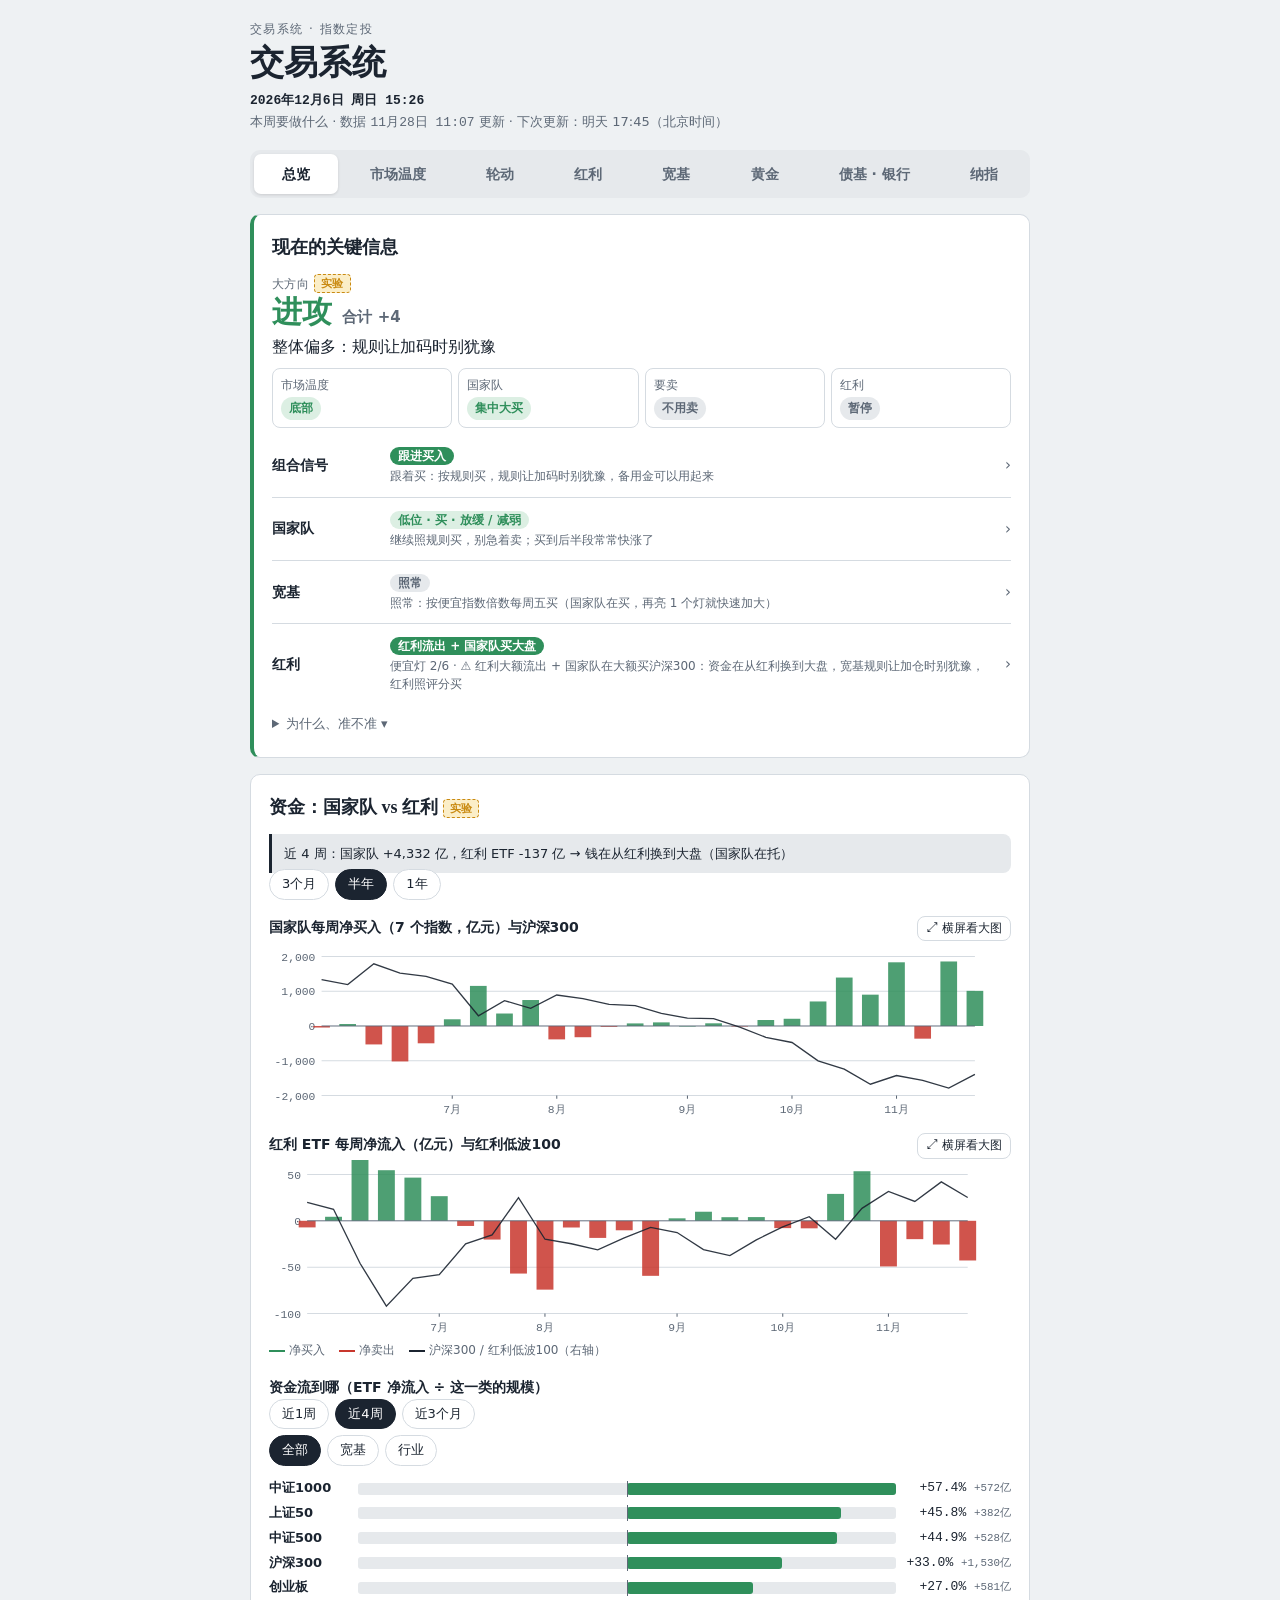
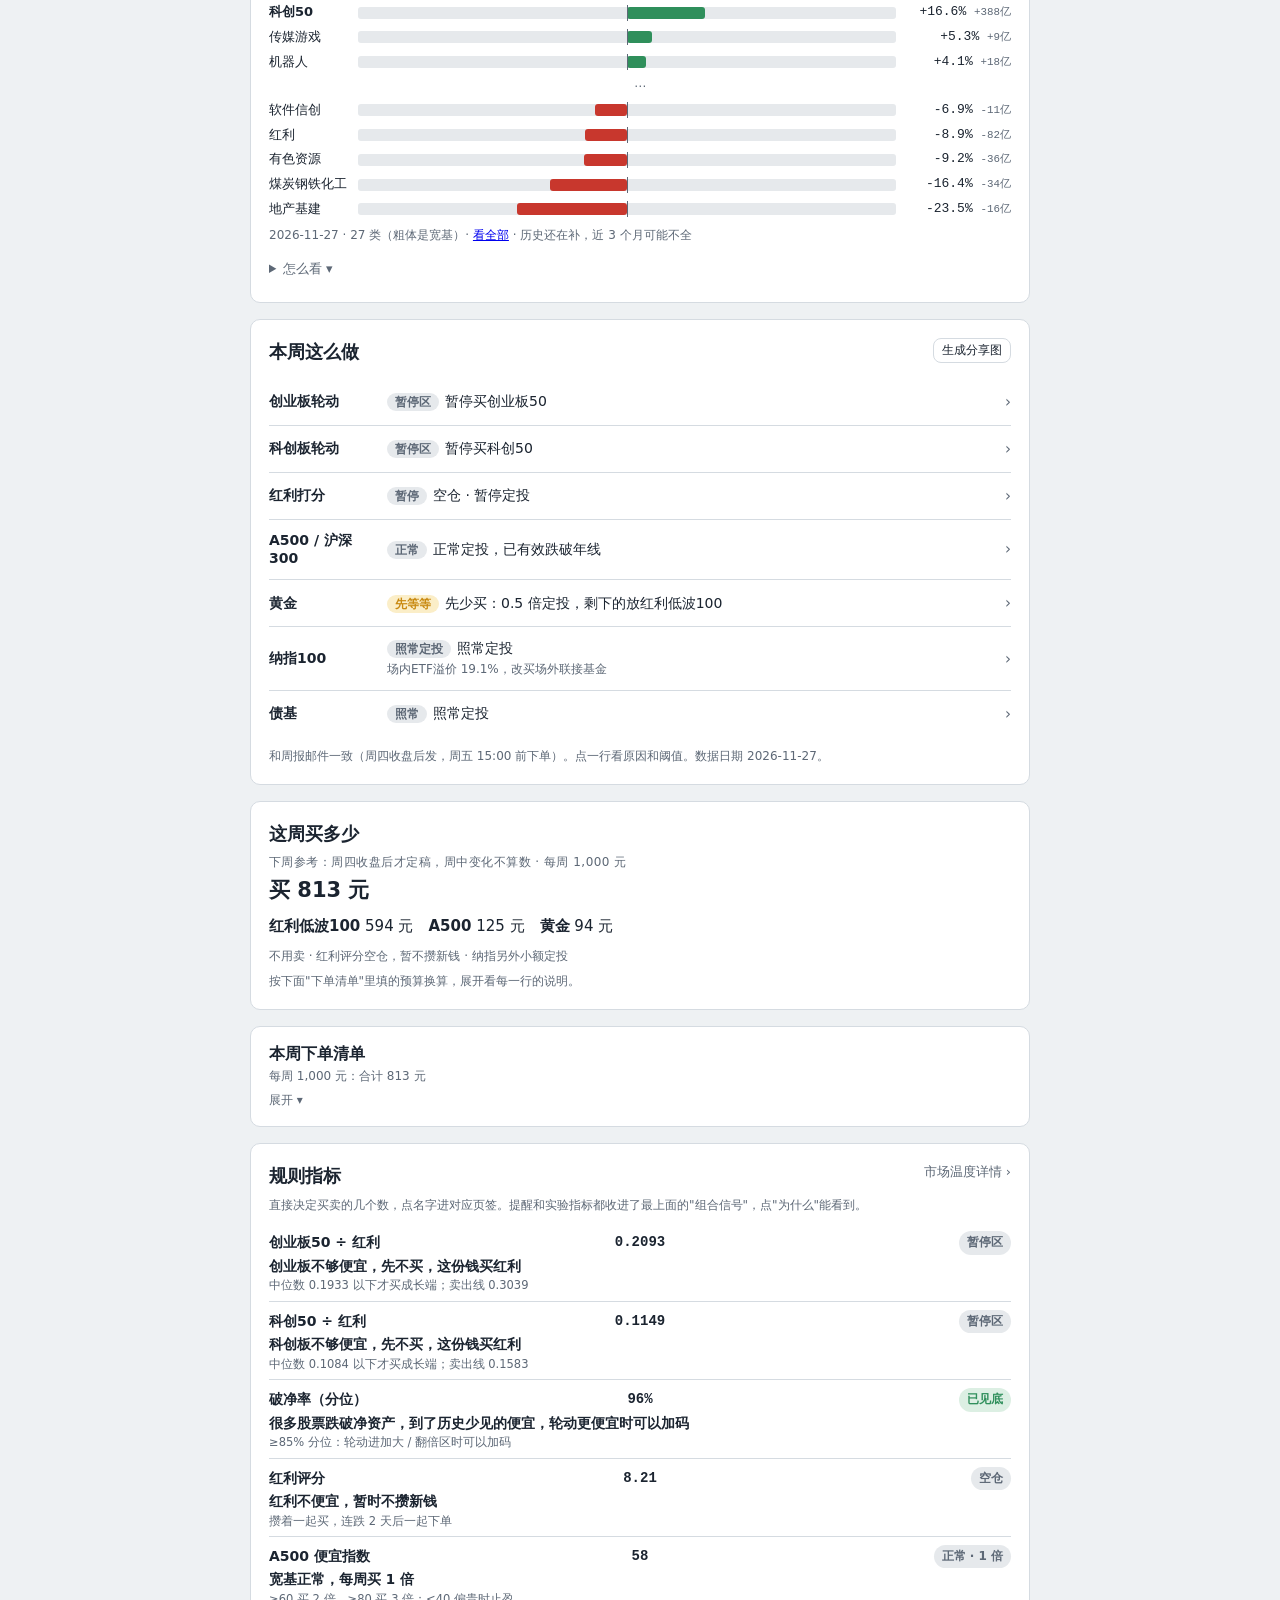
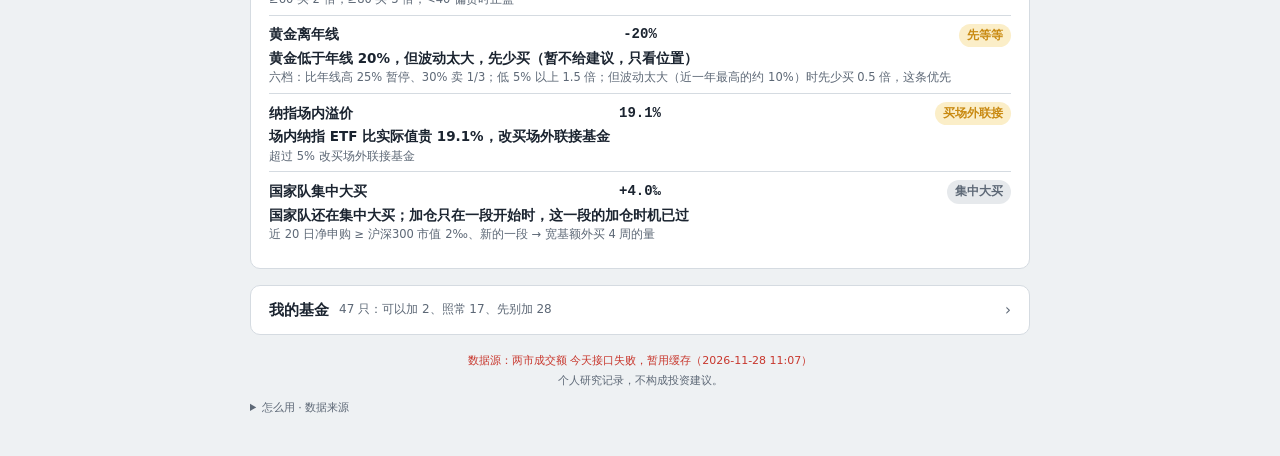
==== commit 709fd497: "总览：资金流到哪（实验）——宽基 8 类、红利、行业 20 类 ETF 净流入占规模，近 1 周 / 4 周 / 3 个月 Co-Authored-By: Claude Opus 5.5 <norep" ====
--- a/index.html
+++ b/index.html
@@ -58,7 +58,11 @@
   <h3 class="h3">红利 ETF 每周净流入（亿元）与红利低波100</h3>
   <div class="chartwrap"><svg class="chart" id="ovC2" viewBox="0 0 720 170" role="img" style="touch-action:pan-y"></svg><div class="tip" hidden></div></div>
   <div class="legend"><span><i style="border-color:var(--grow)"></i>净买入</span><span><i style="border-color:var(--mark)"></i>净卖出</span><span><i style="border-color:var(--ink)"></i>沪深300 / 红利低波100（右轴）</span></div>
-  <details class="sub"><summary>怎么看 ▾</summary><p class="note">两张图同一组日期。国家队在买、红利在流出 = 钱从红利换到大盘；国家队在卖、红利在流入 = 钱躲进红利（2026-04~06）。只作参考，详细在<a href="#temp">市场温度</a>和<a href="#dividend">红利</a>页。</p></details>
+  <h3 class="h3">资金流到哪（ETF 净流入 ÷ 这一类的规模）</h3>
+  <div class="ranges" role="group" aria-label="看多久" data-for="secW"><button type="button" data-w="w1">近1周</button><button type="button" data-w="w4" aria-pressed="true">近4周</button><button type="button" data-w="w13">近3个月</button></div>
+  <div class="ranges" role="group" aria-label="看哪类" data-for="secK"><button type="button" data-k="" aria-pressed="true">全部</button><button type="button" data-k="宽基">宽基</button><button type="button" data-k="行业">行业</button></div>
+  <div id="secBars"></div>
+  <details class="sub"><summary>怎么看 ▾</summary><p class="note">"资金流到哪"：上交所、深交所 ETF 每天份额 × 净值，按名字分成宽基 7 类、红利、行业 20 类（港股、海外、债券、货币不算），每类取最大的 5 只；条的长短是净流入占这一类 ETF 规模的比例（相对值），后面是金额。只作参考。两张图同一组日期。国家队在买、红利在流出 = 钱从红利换到大盘；国家队在卖、红利在流入 = 钱躲进红利（2026-04~06）。只作参考，详细在<a href="#temp">市场温度</a>和<a href="#dividend">红利</a>页。</p></details>
 </section>
 <section class="panel"><h2>本周这么做<button type="button" class="bigbtn" onclick="shareImg('week')">生成分享图</button></h2>
   <div class="todo" id="o_rows"><div class="note">加载中</div></div>
@@ -1112,6 +1116,20 @@
         bars:{v:bv,pos:"var(--grow)",neg:"var(--mark)",w:.8},right:{v:lv,c:"var(--ink)"},
         tip:i=>`${ds[i]} 这一周<br>${nm} <b>${bv[i]>0?"+":""}${Math.round(bv[i]).toLocaleString()} 亿</b><br>${ln} ${lv[i]!=null?Math.round(lv[i]).toLocaleString():"—"}`})};
     const draw=()=>{one("ovC1",Fw.nt,Fw.hs,"国家队净买入","沪深300");one("ovC2",Fw.div,Fw.hl,"红利 ETF 净流入","红利低波100")};
+    // 资金流到哪：横条（相对值），流入前 8、流出前 5，点"全部"展开
+    getJ("secflow.json").then(Q=>{if(!Q||!Q.rows)return;let w="w4",kd="",all=false;
+      const box=$("secBars"),wb=document.querySelector('.ranges[data-for="secW"]'),kb=document.querySelector('.ranges[data-for="secK"]');
+      const paint=()=>{const R=Q.rows.filter(r=>!kd||r.kind===kd||(kd==="行业"&&r.kind==="红利")).slice().sort((a,b)=>b[w+"p"]-a[w+"p"]);
+        const show=all?R:R.filter((r,i)=>i<8||i>=R.length-5),mx=Math.max(...R.map(r=>Math.abs(r[w+"p"])),1);
+        box.innerHTML=show.map((r,i)=>{const v=r[w+"p"],a=r[w],wd=Math.max(1,Math.abs(v)/mx*50);
+          return `${!all&&i===8&&R.length>13?'<div class="note" style="text-align:center;margin:2px 0">⋯</div>':""}<div style="display:grid;grid-template-columns:6.4em 1fr 8.4em;gap:6px;align-items:center;font-size:13px;padding:2px 0" title="${r.etfs.join("、")}">
+            <span style="white-space:nowrap;overflow:hidden;text-overflow:ellipsis;${r.kind==="宽基"?"font-weight:600":""}">${r.name}</span>
+            <span style="position:relative;height:12px;background:var(--mid);border-radius:3px"><i style="position:absolute;top:0;bottom:0;${v>=0?"left:50%":"right:50%"};width:${wd}%;background:${v>=0?"var(--grow)":"var(--mark)"};border-radius:3px"></i><i style="position:absolute;left:50%;top:-2px;bottom:-2px;border-left:1px solid var(--muted)"></i></span>
+            <span class="num" style="text-align:right;white-space:nowrap">${v>0?"+":""}${v.toFixed(1)}% <small style="color:var(--muted)">${a>0?"+":""}${Math.round(a).toLocaleString()}亿</small></span></div>`}).join("")
+          +`<p class="note" style="margin:4px 0 0">${Q.date} · ${R.length} 类（粗体是宽基）· <a href="javascript:void 0" id="secAll">${all?"收起":"看全部"}</a>${Q.cover<.95?" · 历史还在补，近 3 个月可能不全":""}</p>`;
+        $("secAll").onclick=()=>{all=!all;paint()}};
+      paint();
+      [[wb,"w",x=>w=x],[kb,"k",x=>kd=x]].forEach(([bar,attr,set])=>bar.querySelectorAll("button").forEach(b=>b.addEventListener("click",()=>{bar.querySelectorAll("button").forEach(x=>x.setAttribute("aria-pressed",x===b?"true":"false"));set(b.dataset[attr]);paint()})))});
     draw();if(!bar.__on){bar.__on=1;bar.querySelectorAll("button[data-n]").forEach(b=>b.addEventListener("click",()=>{bar.querySelectorAll("button[data-n]").forEach(x=>x.setAttribute("aria-pressed",x===b?"true":"false"));nn=+b.dataset.n;draw()}));addEventListener("resize",draw)}
   });
 }
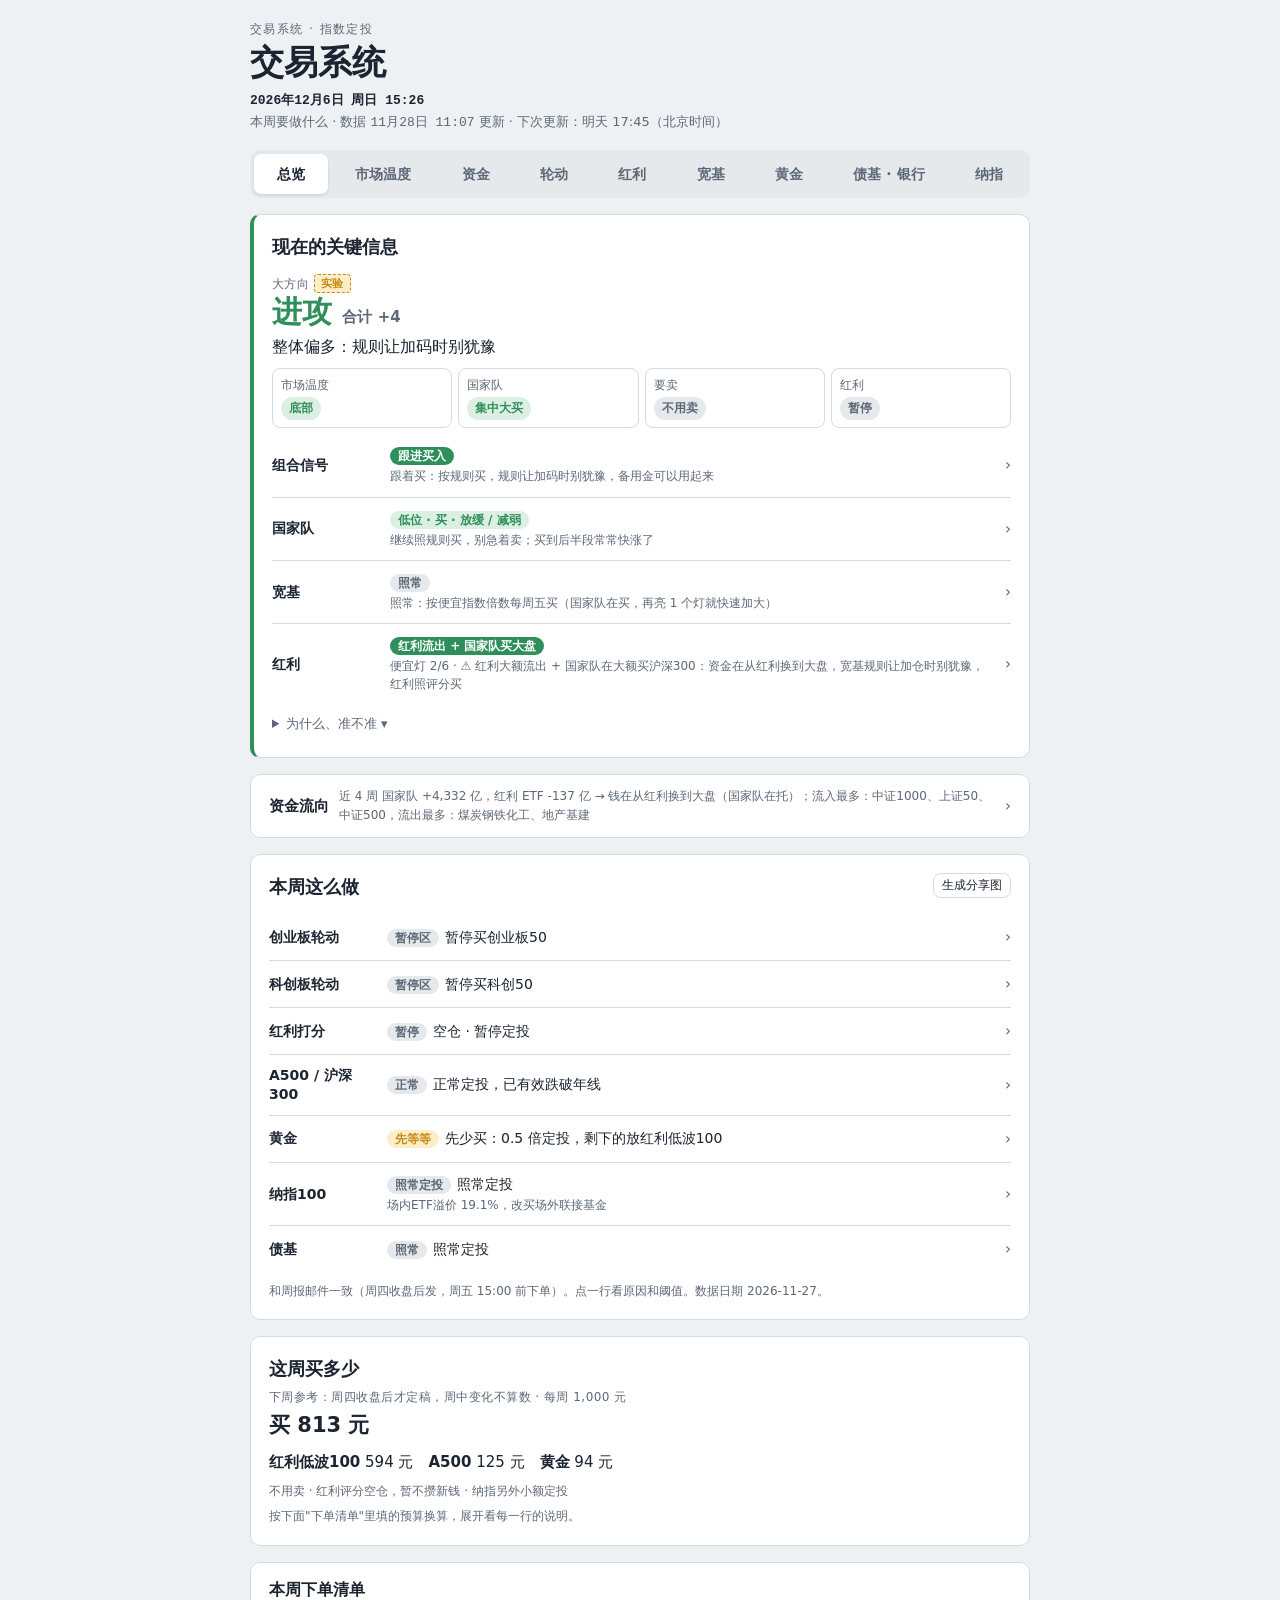
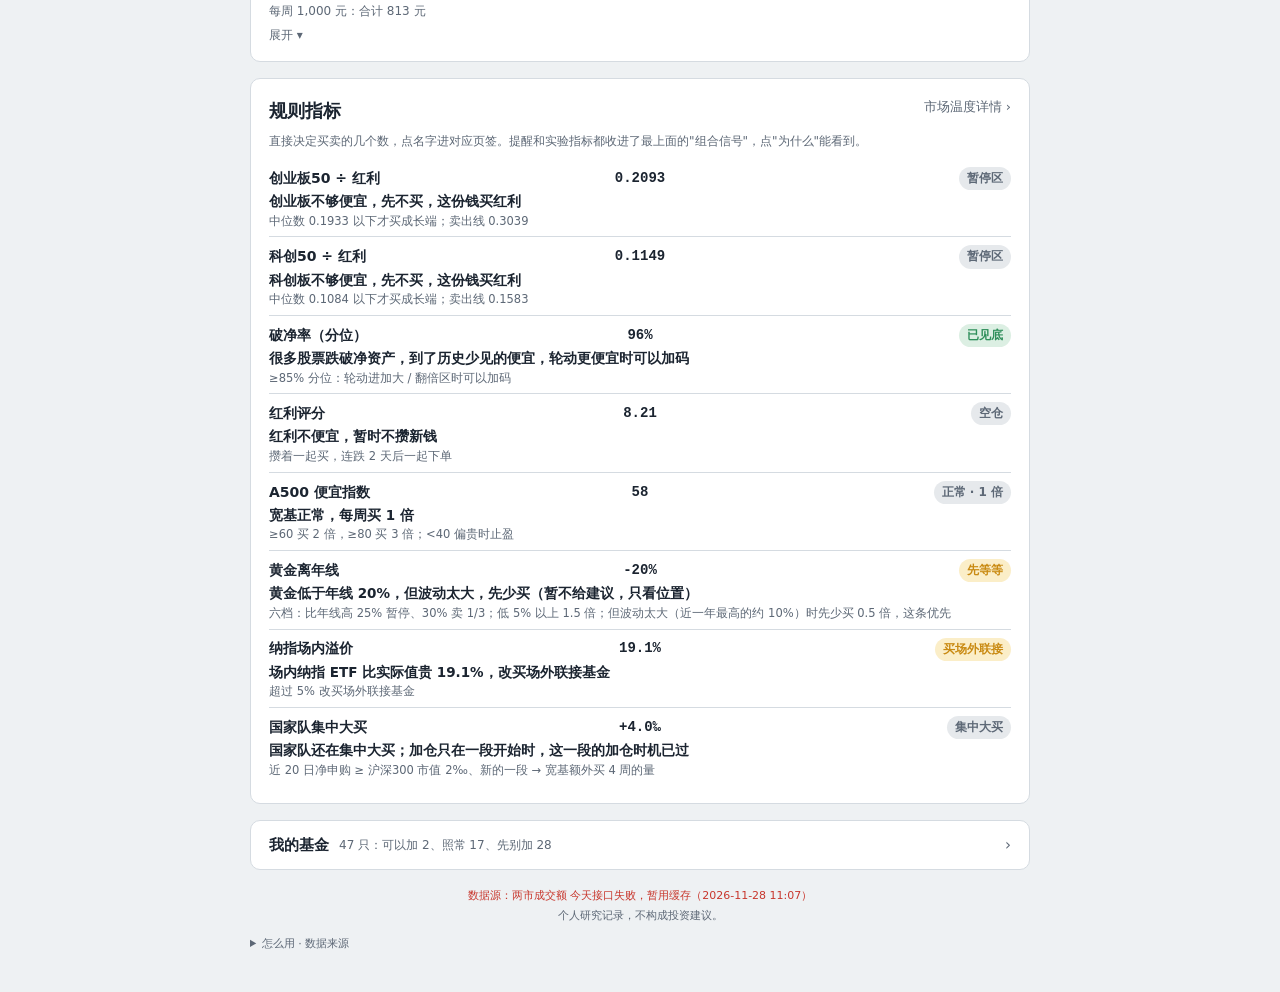
==== commit 89047ce7: "资金单开一个页签：钱流到哪个板块 + 国家队 vs 红利；总览只留一行 Co-Authored-By: Claude Opus 5.5 <noreply@anthropic.com> Claude-S" ====
--- a/index.html
+++ b/index.html
@@ -23,6 +23,7 @@
   <p id="subRot" hidden>数据每个交易日更新，按周操作（每周五按周四收盘的信号下单）· 更新于 <span class="num" id="updated">—</span></p>
   <p id="subKc" hidden>数据每个交易日更新，按周操作（每周五按周四收盘的信号下单）· 更新于 <span class="num" id="k_updated">—</span></p>
   <p id="subO"><b class="num" id="o_clock" style="color:var(--ink)"></b><br>本周要做什么 · 数据 <span class="num" id="o_data">—</span> 更新 · <span id="o_next"></span></p>
+  <p id="subF" hidden>钱最近流到哪个板块、国家队和红利谁在进谁在出 · 只作参考 · 数据 <span class="num" id="f_date">—</span></p>
   <p id="subT" hidden>现在在哪个区间、往哪个方向走 · 只作提醒，不改定投规则 · 数据 <span class="num" id="t_date">—</span></p>
   <p id="subH" hidden>沪深300（000300）· 2005 年以来真实行情 · 估值：市盈率与十年国债 · 数据更新于 <span class="num" id="h_updated">—</span></p>
   <p id="subA" hidden>价格：中证A500（000510）· 估值：沪深300 市盈率与十年国债 · 数据更新于 <span class="num" id="a_updated">—</span></p>
@@ -35,6 +36,7 @@
 <div class="tabwrap"><nav class="tabs" role="tablist" aria-label="切换策略">
   <button type="button" role="tab" id="tabO" data-view="overview" aria-selected="true">总览</button>
   <button type="button" role="tab" id="tabT" data-view="temp" aria-selected="false">市场温度</button>
+  <button type="button" role="tab" id="tabF" data-view="flow" aria-selected="false">资金</button>
   <button type="button" role="tab" id="tabRot" data-view="rotation" aria-selected="false">轮动</button>
   <button type="button" role="tab" id="tabDiv" data-view="dividend" aria-selected="false">红利</button>
   <button type="button" role="tab" id="tabBroad" data-view="broad" aria-selected="false">宽基</button>
@@ -49,21 +51,7 @@
 <section class="panel topcard" id="vdSec" hidden><h2>现在的关键信息</h2>
   <div id="vdBody"><div class="note">加载中</div></div>
 </section>
-<section class="panel" id="ovFlow" hidden>
-  <h2>资金：国家队 vs 红利 <span class="exptag">实验</span></h2>
-  <p class="concl" id="ovFt"></p>
-  <div class="ranges" role="group" aria-label="时间范围" data-for="ovFlow"><button type="button" data-n="13">3个月</button><button type="button" data-n="26" aria-pressed="true">半年</button><button type="button" data-n="0">1年</button></div>
-  <h3 class="h3">国家队每周净买入（7 个指数，亿元）与沪深300</h3>
-  <div class="chartwrap"><svg class="chart" id="ovC1" viewBox="0 0 720 170" role="img" style="touch-action:pan-y"></svg><div class="tip" hidden></div></div>
-  <h3 class="h3">红利 ETF 每周净流入（亿元）与红利低波100</h3>
-  <div class="chartwrap"><svg class="chart" id="ovC2" viewBox="0 0 720 170" role="img" style="touch-action:pan-y"></svg><div class="tip" hidden></div></div>
-  <div class="legend"><span><i style="border-color:var(--grow)"></i>净买入</span><span><i style="border-color:var(--mark)"></i>净卖出</span><span><i style="border-color:var(--ink)"></i>沪深300 / 红利低波100（右轴）</span></div>
-  <h3 class="h3">资金流到哪（ETF 净流入 ÷ 这一类的规模）</h3>
-  <div class="ranges" role="group" aria-label="看多久" data-for="secW"><button type="button" data-w="w1">近1周</button><button type="button" data-w="w4" aria-pressed="true">近4周</button><button type="button" data-w="w13">近3个月</button></div>
-  <div class="ranges" role="group" aria-label="看哪类" data-for="secK"><button type="button" data-k="" aria-pressed="true">全部</button><button type="button" data-k="宽基">宽基</button><button type="button" data-k="行业">行业</button></div>
-  <div id="secBars"></div>
-  <details class="sub"><summary>怎么看 ▾</summary><p class="note">"资金流到哪"：上交所、深交所 ETF 每天份额 × 净值，按名字分成宽基 7 类、红利、行业 20 类（港股、海外、债券、货币不算），每类取最大的 5 只；条的长短是净流入占这一类 ETF 规模的比例（相对值），后面是金额。只作参考。两张图同一组日期。国家队在买、红利在流出 = 钱从红利换到大盘；国家队在卖、红利在流入 = 钱躲进红利（2026-04~06）。只作参考，详细在<a href="#temp">市场温度</a>和<a href="#dividend">红利</a>页。</p></details>
-</section>
+<a class="panel oneline" href="#flow" id="ovFlowLine" hidden><b>资金流向</b><span class="note" id="ovFlowTxt"></span><span class="chev">›</span></a>
 <section class="panel"><h2>本周这么做<button type="button" class="bigbtn" onclick="shareImg('week')">生成分享图</button></h2>
   <div class="todo" id="o_rows"><div class="note">加载中</div></div>
   <p class="note" id="o_note"></p>
@@ -290,6 +278,26 @@
 <div id="viewB" hidden></div>
 <div id="viewN" hidden></div>
 
+<div id="viewF" hidden>
+<section class="panel"><h2>钱流到哪个板块 <span class="exptag">实验</span></h2>
+  <p class="concl" id="secNow"></p>
+  <div class="ranges" role="group" aria-label="看多久" data-for="secW"><button type="button" data-w="w1">近1周</button><button type="button" data-w="w4" aria-pressed="true">近4周</button><button type="button" data-w="w13">近3个月</button></div>
+  <div class="ranges" role="group" aria-label="看哪类" data-for="secK"><button type="button" data-k="" aria-pressed="true">全部</button><button type="button" data-k="宽基">宽基</button><button type="button" data-k="行业">行业</button></div>
+  <div id="secBars"></div>
+  <details class="sub"><summary>怎么算的 ▾</summary><p class="note">上交所、深交所 ETF 每天份额 × 净值 = 净流入。按名字分成宽基 8 类、红利、行业 20 类（港股、海外、债券、货币不算），每类取最大的 5 只；条的长短是净流入占这一类 ETF 规模的比例（相对值，大小板块能直接比），后面是金额。只作参考，不改任何买卖。</p></details>
+</section>
+<section class="panel" id="ovFlow">
+  <h2>国家队 vs 红利 <span class="exptag">实验</span></h2>
+  <p class="concl" id="ovFt"></p>
+  <div class="ranges" role="group" aria-label="时间范围" data-for="ovFlow"><button type="button" data-n="13">3个月</button><button type="button" data-n="26" aria-pressed="true">半年</button><button type="button" data-n="0">1年</button></div>
+  <h3 class="h3">国家队每周净买入（7 个指数，亿元）与沪深300</h3>
+  <div class="chartwrap"><svg class="chart" id="ovC1" viewBox="0 0 720 170" role="img" style="touch-action:pan-y"></svg><div class="tip" hidden></div></div>
+  <h3 class="h3">红利 ETF 每周净流入（亿元）与红利低波100</h3>
+  <div class="chartwrap"><svg class="chart" id="ovC2" viewBox="0 0 720 170" role="img" style="touch-action:pan-y"></svg><div class="tip" hidden></div></div>
+  <div class="legend"><span><i style="border-color:var(--grow)"></i>净买入</span><span><i style="border-color:var(--mark)"></i>净卖出</span><span><i style="border-color:var(--ink)"></i>沪深300 / 红利低波100（右轴）</span></div>
+  <details class="sub"><summary>怎么看 ▾</summary><p class="note">两张图同一组日期。国家队在买、红利在流出 = 钱从红利换到大盘；国家队在卖、红利在流入 = 钱躲进红利（2026-04~06）。只作参考，详细在<a href="#temp">市场温度</a>和<a href="#dividend">红利</a>页。</p></details>
+</section>
+</div>
 <div id="viewDiv" hidden>
 <section class="panel err" id="dErr" hidden>
   <h2>读取红利打分数据失败</h2>
@@ -1108,7 +1116,13 @@
       <p class="note">每项 +1 / 0 / −1 加起来：≥+3 进攻，≤−2 防守。2023 起 +3 以上之后一年都涨、−4 以下之后 60 天都跌；只当总结，具体怎么做看各板块规则。</p>
       <h3 class="h3">宽基加码灯 ${kn}/4 · 减速灯 ${kd}/3</h3>
       <p class="note">${K.ups.map(x=>`${x.on?"●":"○"} ${x.name}`).join("　")}<br>${K.downs.map(x=>`${x.on?"●":"○"} ${x.name}`).join("　")}<br>国家队在低位买 + 至少 1 个别的灯 → 快速加大（10 天每天多买 0.4 周，3 个以上翻倍）；只有便宜 + 见底 → 慢慢加（4 个周五各多 1 周）；减速灯 ≥2 → 暂停。2023 起宽基真实规则回测 4.61% → 6.23%。要不要多买由你定，下单清单不变。</p>`;
-    const Fw=O.flows;if(!Fw||!Fw.weeks.length)return;$("ovFlow").hidden=false;$("ovFt").textContent=O.ftext;
+    getJ("secflow.json").then(Q=>{const ln=$("ovFlowLine");if(!ln)return;const top=Q&&Q.rows?Q.rows.slice().sort((a,b)=>b.w4p-a.w4p):[];
+      $("ovFlowTxt").textContent=O.ftext.replace(/^近 4 周：/,"近 4 周 ")+(top.length?`；流入最多：${top.slice(0,3).map(r=>r.name).join("、")}，流出最多：${top.slice(-2).map(r=>r.name).join("、")}`:"");ln.hidden=false});
+  });
+}
+function loadFlow(){
+  getJ("overall.json").then(O=>{if(!O)return;
+    const Fw=O.flows;if(!Fw||!Fw.weeks.length)return;$("ovFt").textContent=O.ftext;$("f_date").textContent=O.date;
     const bar=document.querySelector('.ranges[data-for="ovFlow"]');let nn=26;
     const one=(id,v,line,nm,ln)=>{const k=nn?Math.max(0,Fw.weeks.length-nn):0,ds=Fw.weeks.slice(k),bv=v.slice(k),lv=line.slice(k),mx=Math.max(...bv.map(Math.abs),1);
       const st=niceStep(mx*3.5),lt=[];for(let x=-Math.ceil(mx/st)*st;x<=mx+st/2;x+=st)lt.push(x);
@@ -1118,6 +1132,8 @@
     const draw=()=>{one("ovC1",Fw.nt,Fw.hs,"国家队净买入","沪深300");one("ovC2",Fw.div,Fw.hl,"红利 ETF 净流入","红利低波100")};
     // 资金流到哪：横条（相对值），流入前 8、流出前 5，点"全部"展开
     getJ("secflow.json").then(Q=>{if(!Q||!Q.rows)return;let w="w4",kd="",all=false;
+      const S4=Q.rows.slice().sort((a,b)=>b.w4p-a.w4p),ind=S4.filter(r=>r.kind!=="宽基");
+      $("secNow").innerHTML=`近 4 周（到 ${Q.date}）：流入最多 <b>${S4.slice(0,3).map(r=>`${r.name} ${r.w4p>0?"+":""}${r.w4p}%`).join("、")}</b>；行业里流入最多 <b>${ind.slice(0,2).map(r=>`${r.name} ${r.w4p>0?"+":""}${r.w4p}%`).join("、")}</b>，流出最多 <b>${ind.slice(-2).map(r=>`${r.name} ${r.w4p}%`).join("、")}</b>。`;
       const box=$("secBars"),wb=document.querySelector('.ranges[data-for="secW"]'),kb=document.querySelector('.ranges[data-for="secK"]');
       const paint=()=>{const R=Q.rows.filter(r=>!kd||r.kind===kd||(kd==="行业"&&r.kind==="红利")).slice().sort((a,b)=>b[w+"p"]-a[w+"p"]);
         const show=all?R:R.filter((r,i)=>i<8||i>=R.length-5),mx=Math.max(...R.map(r=>Math.abs(r[w+"p"])),1);
@@ -1512,6 +1528,7 @@
 // ---------------- 页签
 const VIEWS={overview:["viewO","tabO","subO","交易系统"],
              temp:["viewT","tabT","subT","市场温度 · 现在冷还是热"],
+             flow:["viewF","tabF","subF","资金 · 钱流到哪"],
              rotation:["viewRot","tabRot","subRot","创业板 · 轮动信号"],
              kc:["viewKc","tabRot","subKc","科创板 · 轮动信号"],
              dividend:["viewDiv","tabDiv","subDiv","红利低波100 · 每日定投打分"],
@@ -1522,7 +1539,7 @@
 // 轮动页签里有两个子页：创业板 / 科创板
 const GROUPS={rotation:[["rotation","创业板50"],["kc","科创50"]]};
 GROUPS.kc=GROUPS.rotation;
-const LOADERS={overview:loadOverview,temp:loadTemp,rotation:rotView.load,kc:kcView.load,dividend:loadDiv,ndx:nView.load,gold:loadGold,bond:()=>{bView.load();loadBank()}},LOADED={};
+const LOADERS={overview:loadOverview,flow:loadFlow,temp:loadTemp,rotation:rotView.load,kc:kcView.load,dividend:loadDiv,ndx:nView.load,gold:loadGold,bond:()=>{bView.load();loadBank()}},LOADED={};
 // A500 / 沪深300 合并成一个页签；旧链接 #a500、#hs300 仍然能打开对应的那一个
 let BROAD="a500";const BLOADED={};
 function setBroad(b){
